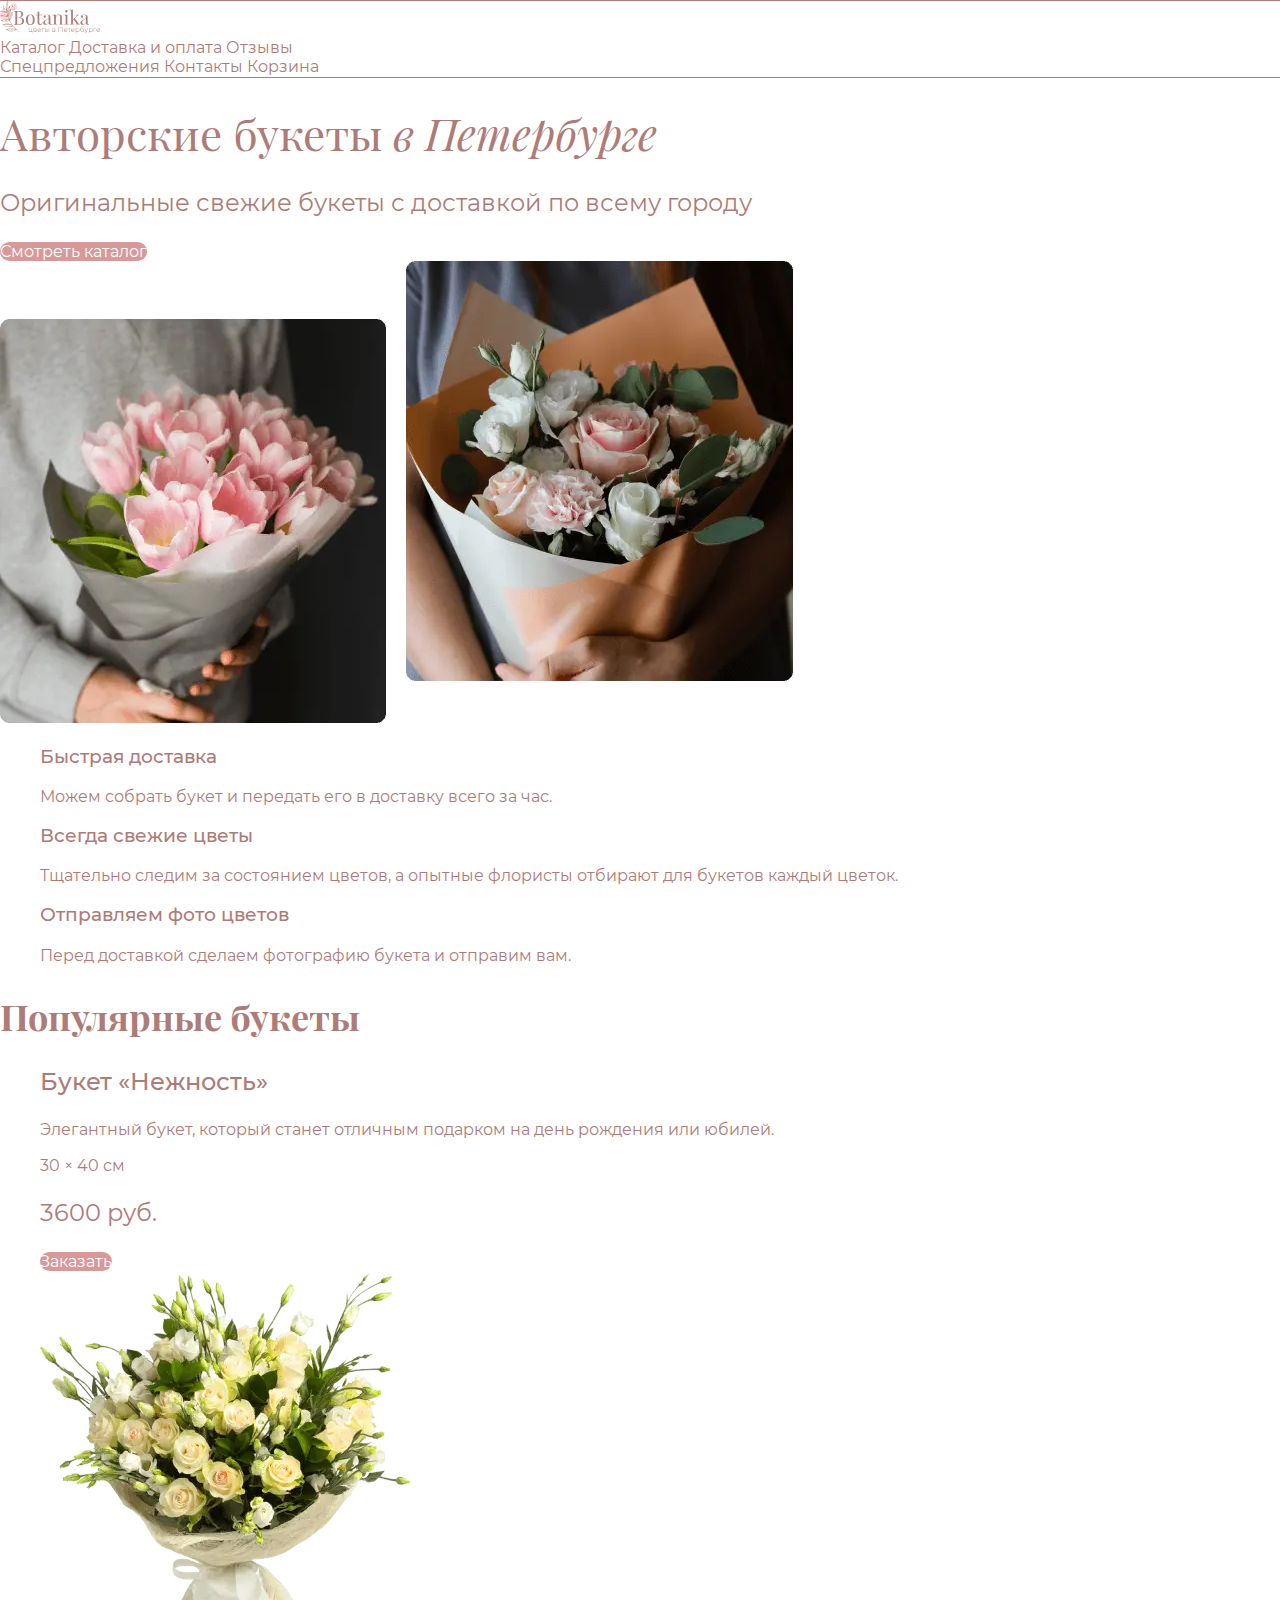
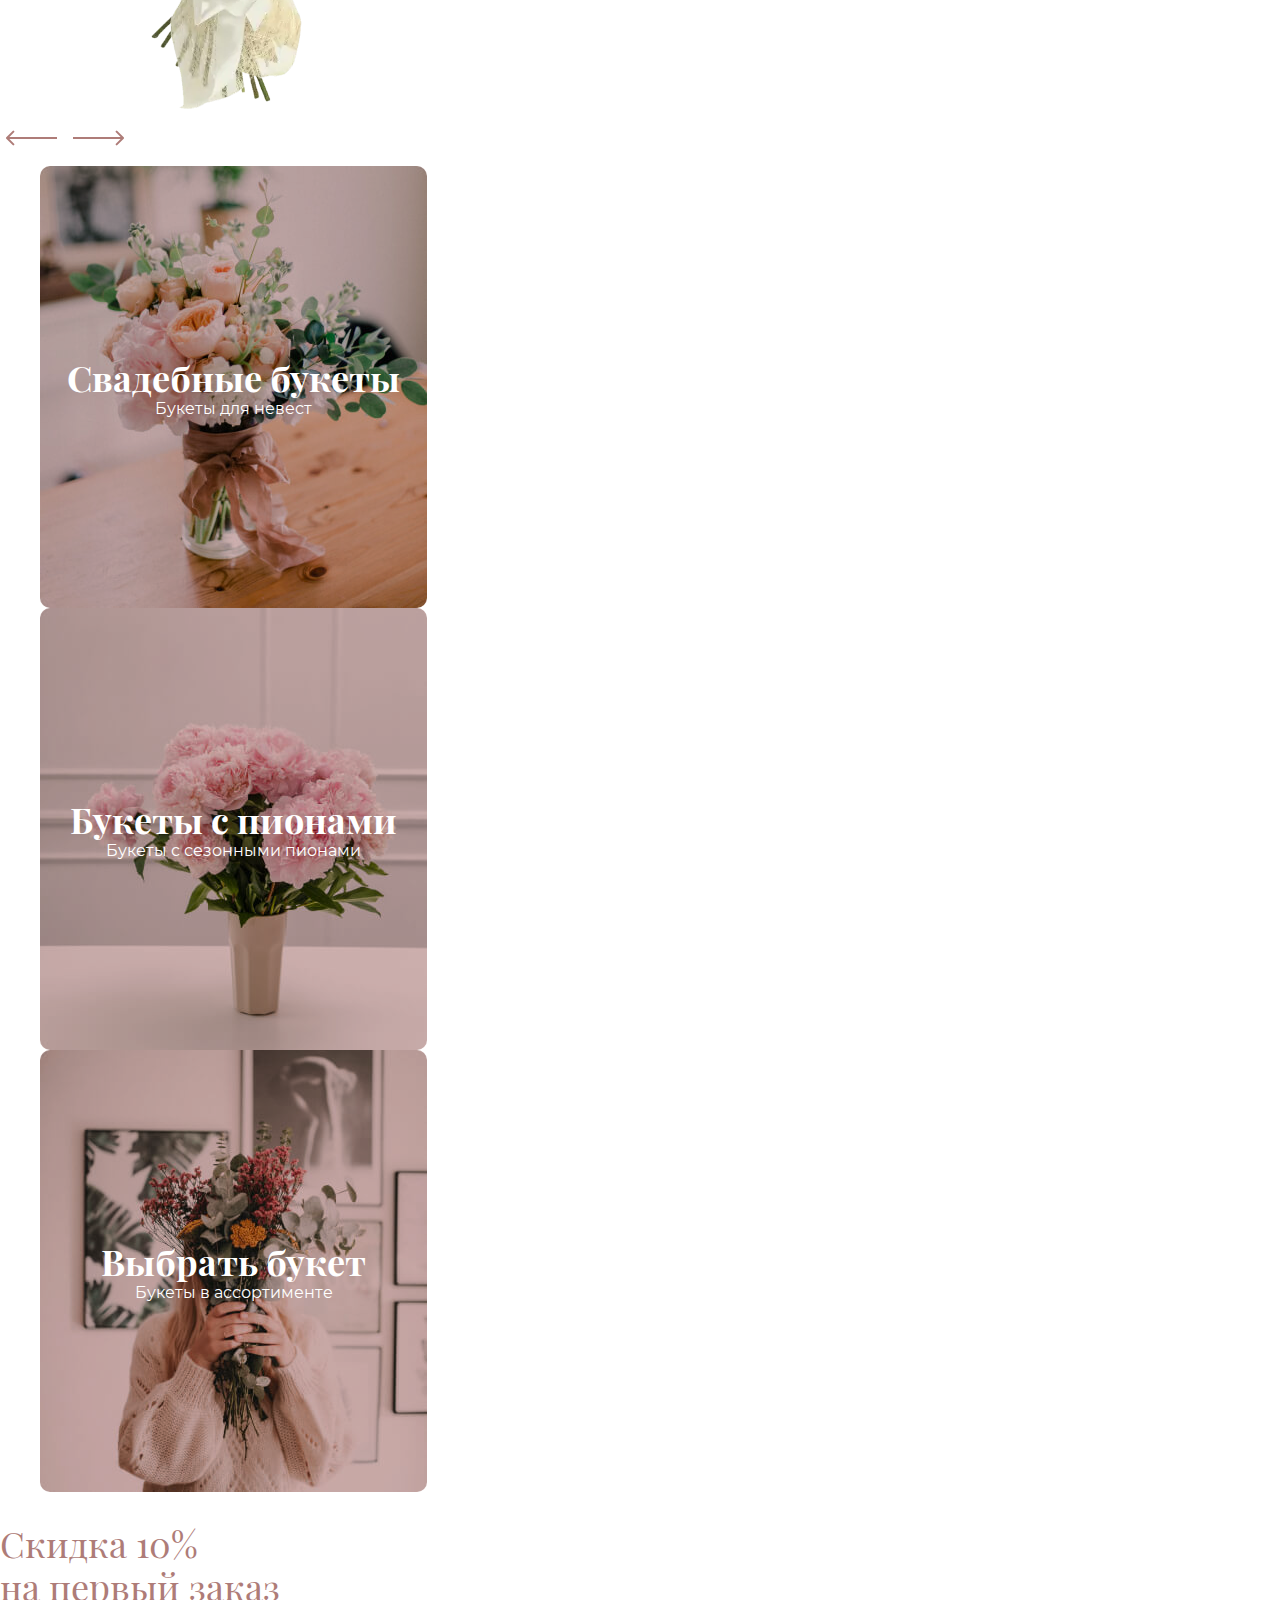
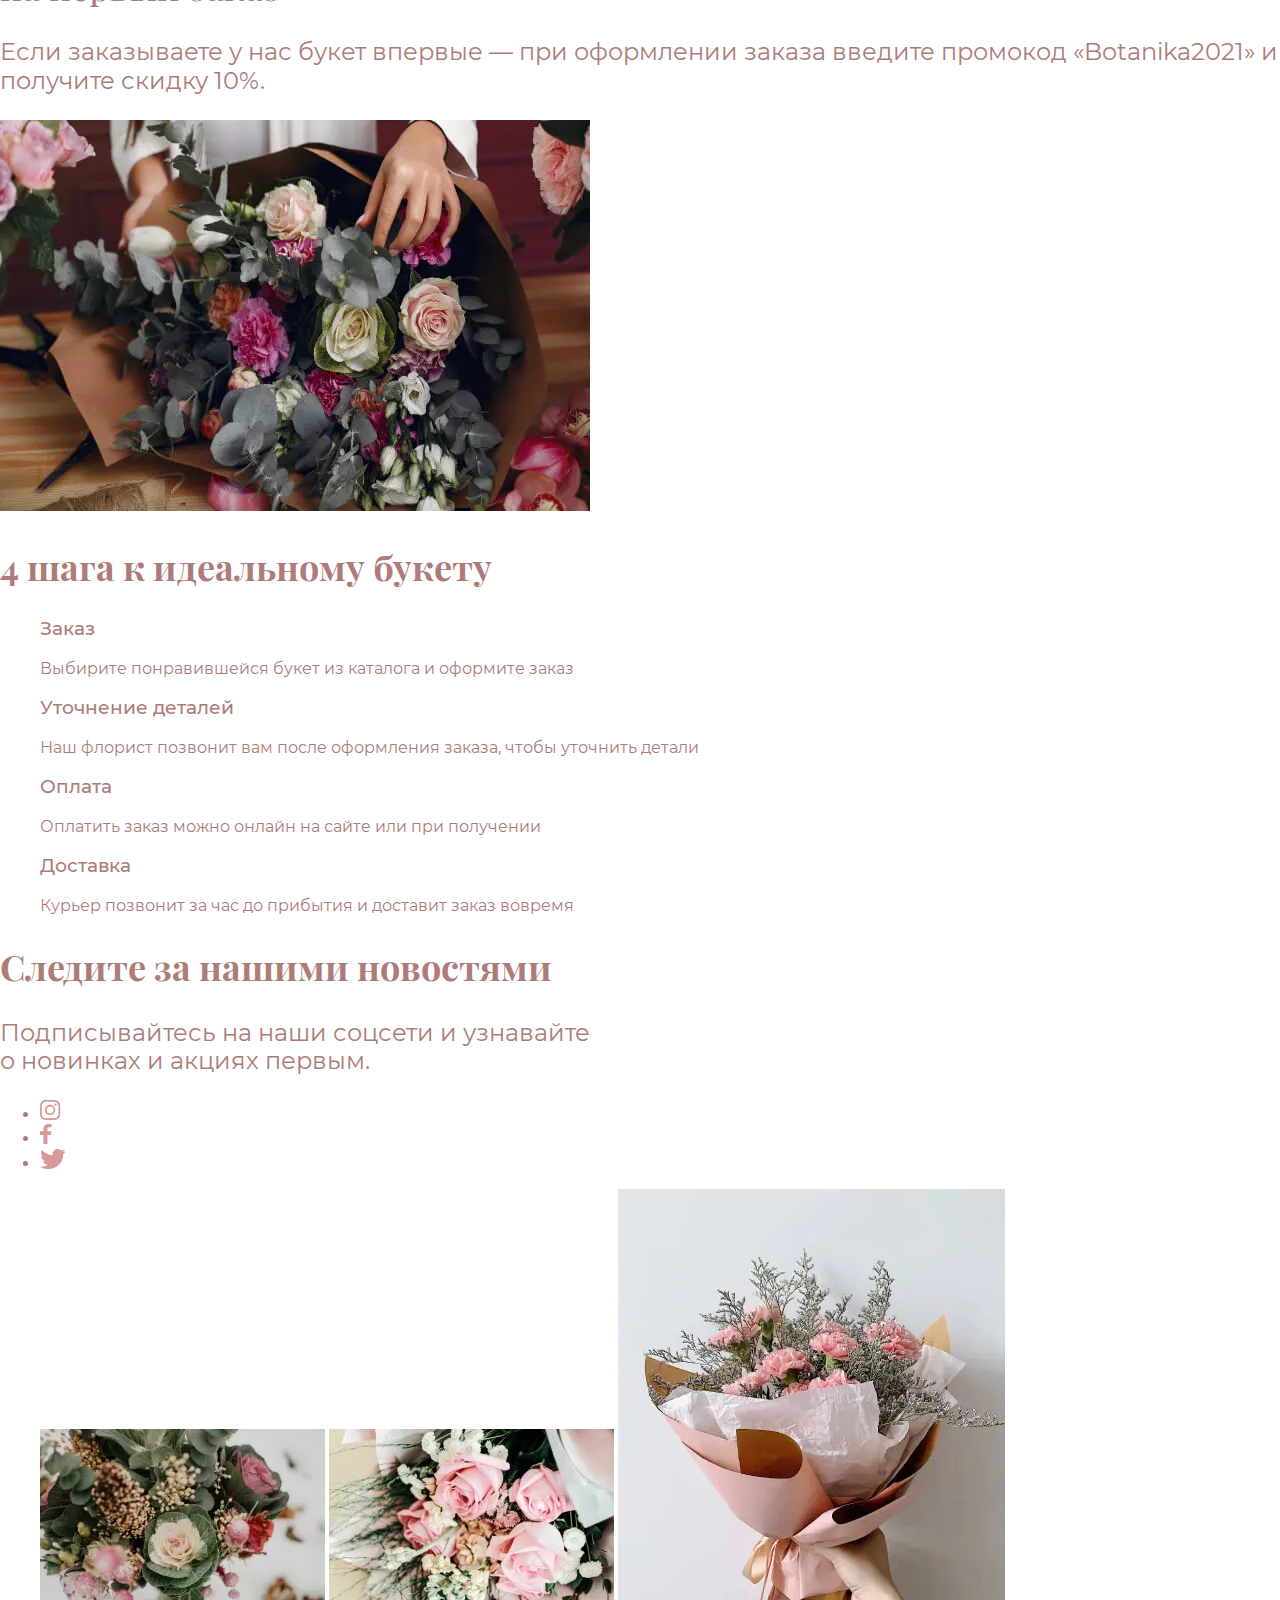
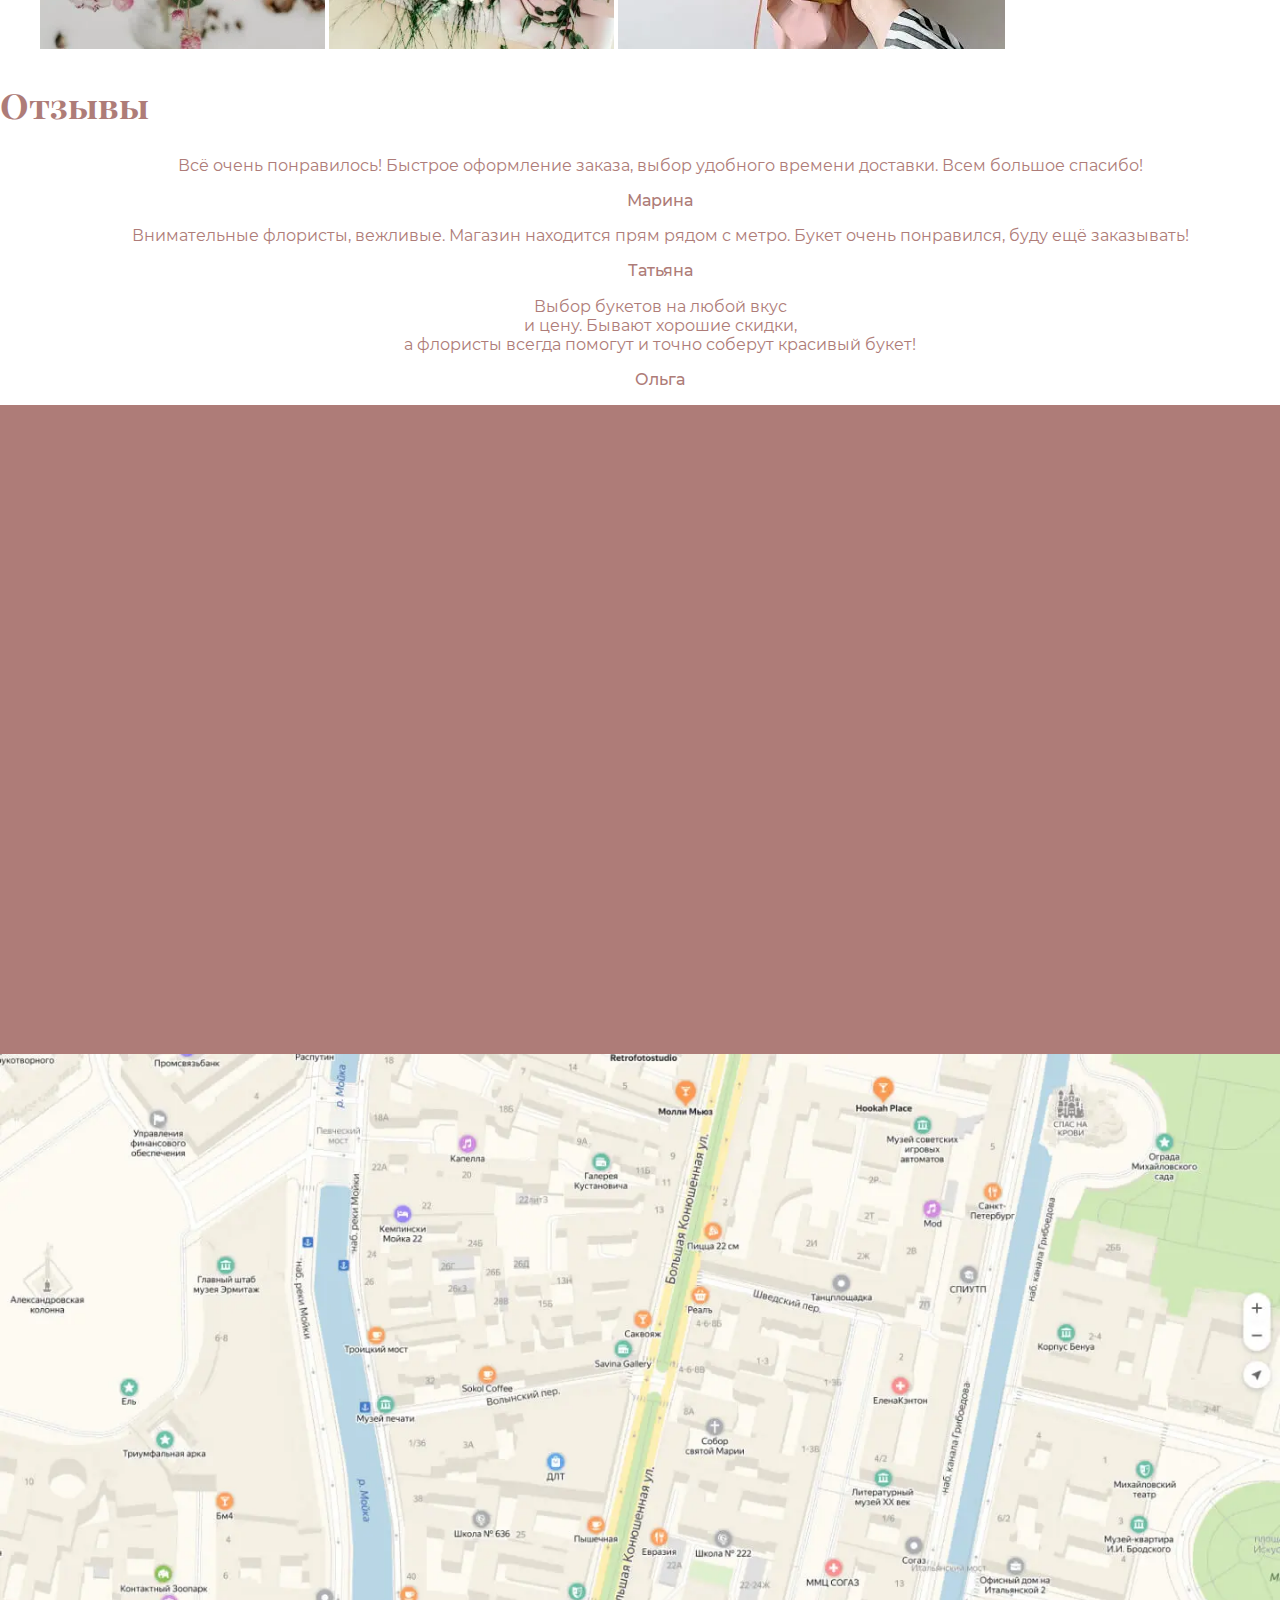
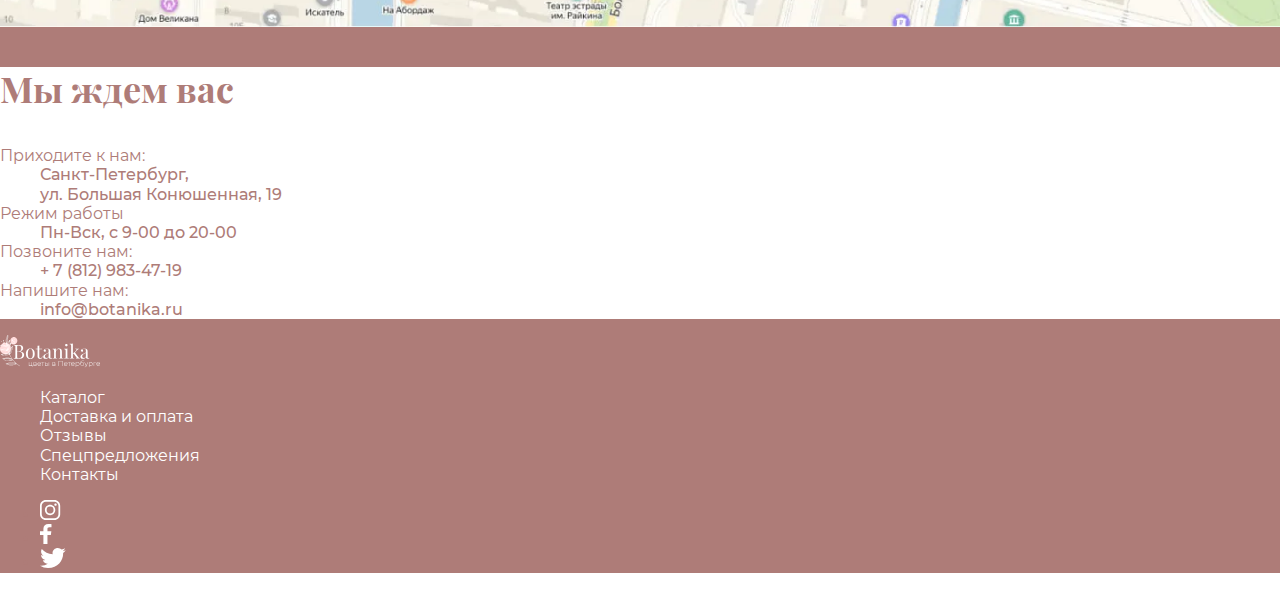
==== index.html @ eb469e3f "Поправляет разметку" ====
<!DOCTYPE html>
<html lang="ru">
  <head>
    <meta charset="UTF-8" />
    <meta http-equiv="X-UA-Compatible" content="IE=edge" />
    <meta name="viewport" content="width=device-width, initial-scale=1.0" />
    <meta name="theme-color" content="#ae7c78" />
    <meta name="keywords" content="Цветы" />
    <meta name="description" content="Ботаника - цветы в Петербурге" />
    <title>Ботаника - цветы в Петербурге</title>
    <link rel="icon" href="favicon.ico" />
    <link rel="icon" href="img/favicon/favicon.svg" type="image/svg+xml" />
    <link rel="apple-touch-icon" href="img/favicon/180.png" />
    <link rel="manifest" href="manifest.webmanifest" />
    <link
      rel="preload"
      href="./fonts/montserrat-v18-cyrillic-regular.woff2"
      as="font"
      type="font/woff2"
      crossorigin="anonymous"
    />
    <link
      rel="preload"
      href="./fonts/playfair-display-v22-cyrillic-900.woff2"
      as="font"
      type="font/woff2"
      crossorigin="anonymous"
    />
    <link rel="stylesheet" href="css/normalize.min.css" />
    <link rel="stylesheet" href="css/style.css" />
  </head>
  <body>
    <div style="display: none">
      <svg
        xmlns="http://www.w3.org/2000/svg"
        xmlns:xlink="http://www.w3.org/1999/xlink"
      >
        <symbol id="icon-arrow-left" viewBox="0 0 51 16">
          <path
            d="M.293 8.707a1 1 0 0 1 0-1.414L6.657.929A1 1 0 0 1 8.07 2.343L2.414 8l5.657 5.657a1 1 0 1 1-1.414 1.414L.293 8.707zM51 9H1V7h50v2z"
          />
        </symbol>
        <symbol id="icon-arrow-right" viewBox="0 0 51 16">
          <path
            d="M50.707 8.707a1 1 0 0 0 0-1.414L44.343.929a1 1 0 1 0-1.414 1.414L48.586 8l-5.657 5.657a1 1 0 0 0 1.414 1.414l6.364-6.364zM0 9h50V7H0v2z"
          />
        </symbol>
        <symbol id="icon-instagram" viewBox="0 0 21 20">
          <path
            d="M5.846 0C2.622 0 0 2.604 0 5.804v8.393C0 17.397 2.622 20 5.846 20h8.505c3.224 0 5.846-2.603 5.846-5.803V5.804c0-3.2-2.622-5.804-5.846-5.804H5.846zm0 1.72h8.505c2.295 0 4.115 1.807 4.115 4.084v8.393c0 2.278-1.82 4.084-4.115 4.084H5.846c-2.295 0-4.114-1.806-4.114-4.084V5.804c0-2.277 1.82-4.085 4.114-4.085zm9.673 1.719c-.67 0-1.211.538-1.211 1.202 0 .664.542 1.202 1.21 1.202.67 0 1.212-.538 1.212-1.202 0-.664-.542-1.202-1.211-1.202zm-5.42 1.412C7.243 4.85 4.91 7.166 4.91 10s2.333 5.15 5.188 5.15c2.854 0 5.188-2.316 5.188-5.15 0-2.834-2.334-5.15-5.189-5.15zm0 1.719A3.43 3.43 0 0 1 13.554 10a3.43 3.43 0 0 1-3.457 3.43A3.43 3.43 0 0 1 6.643 10a3.43 3.43 0 0 1 3.455-3.43z"
          />
        </symbol>
        <symbol id="icon-facebook" viewBox="0 0 12 20">
          <path
            d="M8.46 0C5.456 0 3.4 1.656 3.4 4.7v2.622H0v3.556h3.399V20H7.46v-9.122h3.39l.509-3.556H7.46V5.05c0-1.03.317-1.731 1.951-1.731h2.083V.14C11.136.097 9.9 0 8.46 0z"
          />
        </symbol>
        <symbol id="icon-twitter" viewBox="0 0 26 20">
          <path
            d="M25.759 2.367c-.947.402-1.966.673-3.035.796 1.09-.626 1.928-1.615 2.323-2.794-1.02.58-2.151.999-3.356 1.225A5.394 5.394 0 0 0 17.834 0c-2.918 0-5.284 2.26-5.284 5.049 0 .396.047.781.137 1.15C8.295 5.99 4.401 3.98 1.795.925a4.853 4.853 0 0 0-.716 2.538c0 1.752.933 3.297 2.351 4.203a5.444 5.444 0 0 1-2.393-.632l-.001.064c0 2.447 1.821 4.487 4.239 4.951a5.517 5.517 0 0 1-2.387.086c.673 2.006 2.624 3.466 4.937 3.507a10.925 10.925 0 0 1-6.564 2.161c-.426 0-.847-.024-1.261-.07A15.473 15.473 0 0 0 8.101 20c9.72 0 15.035-7.693 15.035-14.366 0-.219-.005-.436-.015-.653a10.51 10.51 0 0 0 2.637-2.614"
          />
        </symbol>
      </svg>
    </div>

    <header class="main-header">
      <div class="container">
        <nav class="main-nav">
          <a class="logo main-nav__logo">
            <img
              src="/img/logo/logo.svg"
              alt="Логотип сайта Ботаника"
              class="logo__img"
              width="100"
              height="33"
            />
          </a>
          <div class="main-nav__list">
            <div class="main-nav__left">
              <a href="#gallery" class="main-nav__link">Каталог</a>
              <a href="#pathway" class="main-nav__link">Доставка и оплата</a>
              <a href="#reviews" class="main-nav__link">Отзывы</a>
            </div>
            <div class="main-nav__right">
              <a href="#discount" class="main-nav__link">Спецпредложения</a>
              <a href="#contacts" class="main-nav__link">Контакты</a>
              <a href="test.html" class="main-nav__link">Корзина</a>
            </div>
          </div>
        </nav>
      </div>
    </header>

    <main class="container">
      <section class="entry">
        <div class="entry__content">
          <h1 class="title entry__title">
            Авторские букеты <em>в Петербурге</em>
          </h1>
          <p class="entry__description">
            Оригинальные свежие букеты с доставкой по всему городу
          </p>
          <a href="test.html" class="btn entry__btn" role="button"
            >Смотреть каталог</a
          >
        </div>
        <div class="entry__img">
          <picture>
            <source
              type="image/webp"
              srcset="
                img/entry/main-bouquet-desktop@1x.webp 1x,
                img/entry/main-bouquet-desktop@2x.webp 2x
              "
            />
            <img
              src="img/entry/main-bouquet-desktop@1x.png"
              srcset="img/entry/main-bouquet-desktop@2x.png 2x"
              alt="Примеры букетов"
              width="793"
              height="462"
            />
          </picture>
        </div>
      </section>

      <section class="features">
        <h2 class="visually-hidden">Преимущества</h2>
        <ul class="features__list">
          <li class="features__item features__item--send">
            <h3 class="subtitle features__subtitle">Быстрая доставка</h3>
            <p class="features__description">
              Можем собрать букет и передать его в доставку всего за час.
            </p>
          </li>
          <li class="features__item features__item--fresh">
            <h3 class="subtitle features__subtitle">Всегда свежие цветы</h3>
            <p class="features__description">
              Тщательно следим за состоянием цветов, а опытные флористы отбирают
              для букетов каждый цветок.
            </p>
          </li>
          <li class="features__item features__item--photo">
            <h3 class="subtitle features__subtitle">Отправляем фото цветов</h3>
            <p class="features__description">
              Перед доставкой сделаем фотографию букета и отправим вам.
            </p>
          </li>
        </ul>
      </section>

      <section class="popular">
        <h2 class="title popular__title">Популярные букеты</h2>
        <div class="popular__slider slider">
          <div class="slider__container">
            <ul class="slider__list">
              <li class="slider__item">
                <div class="popular__content">
                  <h3 class="subtitle popular__subtitle">Букет «Нежность»</h3>
                  <p class="popular__description">
                    Элегантный букет, который станет отличным подарком на день
                    рождения или юбилей.
                  </p>
                  <p class="popular__size">30 × 40 см</p>
                  <p class="popular__price">3600 руб.</p>
                  <a href="test.html" class="btn popular__btn" role="button"
                    >Заказать</a
                  >
                </div>
                <div class="popular__img">
                  <picture>
                    <source
                      type="image/webp"
                      srcset="
                        img/popular/popular-bouquet-1-desktop@1x.webp 1x,
                        img/popular/popular-bouquet-1-desktop@2x.webp 2x
                      "
                    />
                    <img
                      src="img/popular/popular-bouquet-1-desktop@1x.png"
                      srcset="img/popular/popular-bouquet-1-desktop@2x.png 2x"
                      alt="Букет"
                      width="387"
                      height="438"
                    />
                  </picture>
                </div>
              </li>
            </ul>
            <div class="slider__nav">
              <button class="slider__btn slider__btn--prev" type="button">
                <svg role="img" aria-hidden="true" width="51" height="16">
                  <use xlink:href="#icon-arrow-left" x="0" y="0"></use>
                </svg>
              </button>
              <button class="slider__btn slider__btn--next" type="button">
                <svg role="img" aria-hidden="true" width="51" height="16">
                  <use xlink:href="#icon-arrow-right" x="0" y="0"></use>
                </svg>
              </button>
            </div>
          </div>
        </div>
      </section>

      <section id="gallery" class="gallery">
        <h2 class="visually-hidden">Каталог выбора букетов</h2>
        <ul class="gallery__list">
          <li class="gallery__item">
            <a href="test.html" class="gallery__link gallery__link--wedding">
              <h3 class="title gallery__subtitle">Свадебные букеты</h3>
              <p class="gallery__description">Букеты для невест</p>
            </a>
          </li>
          <li class="gallery__item">
            <a href="test.html" class="gallery__link gallery__link--peonies">
              <h3 class="title gallery__subtitle">Букеты с пионами</h3>
              <p class="gallery__description">Букеты с сезонными пионами</p>
            </a>
          </li>
          <li class="gallery__item">
            <a href="test.html" class="gallery__link gallery__link--choose">
              <h3 class="title gallery__subtitle">Выбрать букет</h3>
              <p class="gallery__description">Букеты в ассортименте</p>
            </a>
          </li>
        </ul>
      </section>

      <section id="discount" class="discount">
        <div class="discount__content">
          <h2 class="title discount__title">Скидка 10%<br />на первый заказ</h2>
          <p class="discount__description">
            Если заказываете у нас букет впервые — при оформлении заказа введите
            промокод «Botanika2021» и получите скидку 10%.
          </p>
        </div>
        <div class="discount__img">
          <picture>
            <source
              type="image/webp"
              srcset="
                img/discount/discount-desktop@1x.webp 1x,
                img/discount/discount-desktop@2x.webp 2x
              "
            />
            <img
              src="img/discount/discount-desktop@1x.png"
              srcset="img/discount/discount-desktop@2x.png 2x"
              alt="Примеры букетов"
              width="590"
              height="391"
            />
          </picture>
        </div>
      </section>

      <section id="pathway" class="pathway">
        <h2 class="title pathway__title">4 шага к идеальному букету</h2>
        <ul class="pathway__list">
          <li class="pathway__item pathway__item--order">
            <h3 class="subtitle pathway__subtitle">Заказ</h3>
            <p class="pathway__description">
              Выбирите понравившейся букет из каталога и оформите заказ
            </p>
          </li>
          <li class="pathway__item pathway__item--details">
            <h3 class="subtitle pathway__subtitle">Уточнение деталей</h3>
            <p class="pathway__description">
              Наш флорист позвонит вам после оформления заказа, чтобы уточнить
              детали
            </p>
          </li>
          <li class="pathway__item pathway__item--payment">
            <h3 class="subtitle pathway__subtitle">Оплата</h3>
            <p class="pathway__description">
              Оплатить заказ можно онлайн на сайте или при получении
            </p>
          </li>
          <li class="pathway__item pathway__item--delivery">
            <h3 class="subtitle pathway__subtitle">Доставка</h3>
            <p class="pathway__description">
              Курьер позвонит за час до прибытия и доставит заказ вовремя
            </p>
          </li>
        </ul>
      </section>

      <section class="news">
        <div class="news__content">
          <h2 class="title news__title">Следите за нашими новостями</h2>
          <p class="news__description">
            Подписывайтесь на наши соцсети и узнавайте<br />о новинках и акциях
            первым.
          </p>
          <div class="news__social social">
            <ul class="social__list">
              <li class="social__item">
                <a
                  class="social__link"
                  href="https://www.instagram.com"
                  aria-label="Инстаграм"
                  target="_blank"
                  rel="noreferrer"
                >
                  <svg role="img" aria-hidden="true" width="21" height="20">
                    <use xlink:href="#icon-instagram" x="0" y="0"></use>
                  </svg>
                </a>
              </li>
              <li class="social__item">
                <a
                  class="social__link"
                  href="https://www.facebook.com/"
                  aria-label="Фейсбук"
                  target="_blank"
                  rel="noreferrer"
                >
                  <svg role="img" aria-hidden="true" width="12" height="20">
                    <use xlink:href="#icon-facebook" x="0" y="0"></use>
                  </svg>
                </a>
              </li>
              <li class="social__item">
                <a
                  class="social__link"
                  href="https://twitter.com/"
                  aria-label="Твиттер"
                  target="_blank"
                  rel="noreferrer"
                >
                  <svg role="img" aria-hidden="true" width="26" height="20">
                    <use xlink:href="#icon-twitter" x="0" y="0"></use>
                  </svg>
                </a>
              </li>
            </ul>
          </div>
        </div>
        <figure>
          <picture>
            <source
              type="image/webp"
              srcset="
                img/news/buquet-small-top-desktop@1x.webp 1x,
                img/news/buquet-small-top-desktop@2x.webp 2x
              "
            />
            <img
              class="news__img news__img--small-top"
              src="img/news/buquet-small-top-desktop@1x.jpg"
              srcset="img/news/buquet-small-top-desktop@2x.jpg 2x"
              alt="Примеры букетов"
              width="285"
              height="220"
            />
          </picture>
          <picture>
            <source
              type="image/webp"
              srcset="
                img/news/buquet-small-bottom-desktop@1x.webp 1x,
                img/news/buquet-small-bottom-desktop@2x.webp 2x
              "
            />
            <img
              class="news__img news__img--small-bottom"
              src="img/news/buquet-small-bottom-desktop@1x.jpg"
              srcset="img/news/buquet-small-bottom-desktop@2x.jpg 2x"
              alt="Примеры букетов"
              width="285"
              height="220"
            />
          </picture>
          <picture>
            <source
              type="image/webp"
              srcset="
                img/news/buquet-big-desktop@1x.webp 1x,
                img/news/buquet-big-desktop@2x.webp 2x
              "
            />
            <img
              class="news__img news__img--big"
              src="img/news/buquet-big-desktop@1x.jpg"
              srcset="img/news/buquet-big-desktop@2x.jpg 2x"
              alt="Примеры букетов"
              width="387"
              height="460"
            />
          </picture>
        </figure>
      </section>

      <section id="reviews" class="reviews">
        <h2 class="title reviews__title">Отзывы</h2>
        <ul class="reviews__list">
          <li class="reviews__item">
            <p class="reviews__description">
              Всё очень понравилось! Быстрое оформление заказа, выбор удобного
              времени доставки. Всем большое спасибо!
            </p>
            <cite class="reviews__author">Марина</cite>
          </li>
          <li class="reviews__item">
            <p class="reviews__description">
              Внимательные флористы, вежливые. Магазин находится прям рядом с
              метро. Букет очень понравился, буду ещё заказывать!
            </p>
            <cite class="reviews__author">Татьяна</cite>
          </li>
          <li class="reviews__item">
            <p class="reviews__description">
              Выбор букетов на любой вкус<br />и цену. Бывают хорошие скидки,<br />а
              флористы всегда помогут и точно соберут красивый букет!
            </p>
            <cite class="reviews__author">Ольга</cite>
          </li>
        </ul>
      </section>
    </main>

    <footer class="main-footer">
      <section id="contacts" class="contacts">
        <h2 class="visually-hidden">Наши контакты и координаты</h2>
        <iframe
          src="https://www.google.com/maps/embed?pb=!1m18!1m12!1m3!1d1998.6036253056493!2d30.320853351344557!3d59.93871916896559!2m3!1f0!2f0!3f0!3m2!1i1024!2i768!4f13.1!3m3!1m2!1s0x4696310fca145cc1%3A0x42b32648d8238007!2z0JHQvtC70YzRiNCw0Y8g0JrQvtC90Y7RiNC10L3QvdCw0Y8g0YPQuy4sIDE5LzgsINCh0LDQvdC60YIt0J_QtdGC0LXRgNCx0YPRgNCzLCDQoNC-0YHRgdC40Y8sIDE5MTE4Ng!5e0!3m2!1sru!2sua!4v1582365156557!5m2!1sru!2sua"
          height="644"
          style="width: 100%; border: 0"
          allowfullscreen=""
          title="Санкт-Петербург, ул. Б. Конюшенная, д. 19/8"
        ></iframe>
        <div class="contacts__map">
          <picture>
            <source
              type="image/webp"
              srcset="
                img/map/map-desktop@1x.webp 1x,
                img/map/map-desktop@2x.webp 2x
              "
            />
            <img
              src="img/map/map-desktop@1x.jpg"
              srcset="img/map/map-desktop@2x.jpg 2x"
              aria-hidden="true"
              alt="Санкт-Петербург, ул. Б. Конюшенная, д. 19/8"
              width="1440"
              height="644"
            />
          </picture>
        </div>
        <div class="container">
          <div class="contacts__wrapper">
            <div class="contacts__content">
              <h3 class="title contacts__subtitle">Мы ждем вас</h3>
              <dl class="contacts__list">
                <dt>Приходите к нам:</dt>
                <dd>Санкт-Петербург,<br />ул. Большая Конюшенная, 19</dd>
                <dt>Режим работы</dt>
                <dd>Пн-Вск, с 9-00 до 20-00</dd>
                <dt>Позвоните нам:</dt>
                <dd><a href="tel:+78129834719">+ 7 (812) 983-47-19</a></dd>
                <dt>Напишите нам:</dt>
                <dd><a href="mailto:info@botanika.ru">info@botanika.ru</a></dd>
              </dl>
            </div>
          </div>
        </div>
      </section>
      <!-- /.contacts -->

      <div class="container">
        <div class="main-footer__content">
          <a class="logo">
            <img
              src="/img/logo/logo-footer.svg"
              alt="Логотип сайта Ботаника"
              class="logo__img"
              width="100"
              height="33"
            />
          </a>
          <div class="main-footer__nav footer-nav">
            <ul class="footer-nav__list">
              <li class="footer-nav__item">
                <a href="test.html" class="footer-nav__link">Каталог</a>
              </li>
              <li class="footer-nav__item">
                <a href="test.html" class="footer-nav__link"
                  >Доставка и оплата</a
                >
              </li>
              <li class="footer-nav__item">
                <a href="test.html" class="footer-nav__link">Отзывы</a>
              </li>
              <li class="footer-nav__item">
                <a href="test.html" class="footer-nav__link">Спецпредложения</a>
              </li>
              <li class="footer-nav__item">
                <a href="test.html" class="footer-nav__link">Контакты</a>
              </li>
            </ul>
          </div>
          <div class="main-footer__social social social--footer">
            <ul class="social__list">
              <li class="social__item">
                <a
                  class="social__link"
                  href="https://www.instagram.com"
                  aria-label="Инстаграм"
                  target="_blank"
                  rel="noreferrer"
                >
                  <svg role="img" aria-hidden="true" width="21" height="20">
                    <use xlink:href="#icon-instagram" x="0" y="0"></use>
                  </svg>
                </a>
              </li>
              <li class="social__item">
                <a
                  class="social__link"
                  href="https://www.facebook.com/"
                  aria-label="Фейсбук"
                  target="_blank"
                  rel="noreferrer"
                >
                  <svg role="img" aria-hidden="true" width="12" height="20">
                    <use xlink:href="#icon-facebook" x="0" y="0"></use>
                  </svg>
                </a>
              </li>
              <li class="social__item">
                <a
                  class="social__link"
                  href="https://twitter.com/"
                  aria-label="Твиттер"
                  target="_blank"
                  rel="noreferrer"
                >
                  <svg role="img" aria-hidden="true" width="26" height="20">
                    <use xlink:href="#icon-twitter" x="0" y="0"></use>
                  </svg>
                </a>
              </li>
            </ul>
          </div>
        </div>
      </div>
    </footer>
  </body>
</html>
---- css/style.css ----
/* Fonts */

@font-face {
  font-family: "Playfair Display";
  font-weight: 400;
  font-style: normal;

  font-display: swap;
  src: local("Playfair Display"),
    url("../fonts/playfair-display-v22-cyrillic-regular.woff2") format("woff2"),
    url("../fonts/playfair-display-v22-cyrillic-regular.woff") format("woff");
}

@font-face {
  font-family: "Playfair Display";
  font-weight: 700;
  font-style: normal;

  font-display: swap;
  src: local("Playfair Display"),
    url("../fonts/playfair-display-v22-cyrillic-700.woff2") format("woff2"),
    url("../fonts/playfair-display-v22-cyrillic-700.woff") format("woff");
}

@font-face {
  font-family: "Playfair Display";
  font-style: italic;
  font-weight: 400;
  font-display: swap;
  src: local("Playfair Display"),
    url("../fonts/playfair-display-v22-cyrillic-italic.woff2") format("woff2"),
    url("../fonts/playfair-display-v22-cyrillic-italic.woff") format("woff");
}

@font-face {
  font-family: "Montserrat";
  font-weight: 400;
  font-style: normal;

  font-display: swap;
  src: local("Montserrat"),
    url("../fonts/montserrat-v18-cyrillic-regular.woff2") format("woff2"),
    url("../fonts/montserrat-v18-cyrillic-regular.woff") format("woff");
}

@font-face {
  font-family: "Montserrat";
  font-weight: 500;
  font-style: normal;

  font-display: swap;
  src: local("Montserrat"),
    url("../fonts/montserrat-v18-cyrillic-500.woff2") format("woff2"),
    url("../fonts/montserrat-v18-cyrillic-500.woff") format("woff");
}

/* Variables */

:root {
  --basic-white: #fff;
  --basic-pink: #ae7c78;
  --basic-dark-pink: #795654;
  --basic-light-pink: #d89999;
}

/* Global */

body {
  font-family: "Montserrat", "Arial", sans-serif;
  font-size: 16px;
  font-weight: 400;
  font-style: normal;
  line-height: 1.2;

  min-width: 1200px;
  margin: 0;
  padding: 0;

  color: var(--basic-pink);
  background-color: var(--basic-white);
}

a {
  text-decoration: none;
}

img {
  max-width: 100%;
  height: auto;
}

.visually-hidden:not(:focus):not(:active),
input[type="checkbox"].visually-hidden,
input[type="radio"].visually-hidden {
  position: absolute;

  overflow: hidden;
  clip: rect(0 0 0 0);

  width: 1px;
  height: 1px;
  margin: -1px;
  padding: 0;

  white-space: nowrap;

  border: 0;

  -webkit-clip-path: inset(100%);
  clip-path: inset(100%);
}

.title {
  font-family: "Playfair Display", "Georgia", serif;
  font-weight: 700;
  font-size: 36px;
}

.subtitle {
  font-weight: 500;
}

.btn {
  background-color: var(--basic-light-pink);
  color: var(--basic-white);
  border-radius: 40px;
}

.btn:hover,
.btn:focus {
  background-color: var(--basic-dark-pink);
}

/* main-header */

.main-header {
  border-top: 1px solid var(--basic-pink);
  border-bottom: 1px solid var(--basic-pink);
}

/* main-nav */

.main-nav__list {
  list-style: none;
}

.main-nav__link {
  color: var(--basic-pink);
}

.main-nav__link:hover,
.main-nav__link:focus {
  color: var(--basic-dark-pink);
}

/* entry */

.entry__title {
  font-weight: 400;
  font-size: 44px;
}

.entry__description {
  font-size: 24px;
}

/* features */

.features__list {
  list-style: none;
}

.features__subtitle {
  font-weight: 500;
}

/* popular */

.popular__subtitle {
  font-size: 24px;
}

.popular__price {
  font-size: 24px;
}

/* slider */

.slider__list {
  list-style: none;
}

.slider__btn {
  background-color: transparent;
  border: none;
}

.slider__btn svg {
  fill: var(--basic-pink);
  cursor: pointer;
}

.slider__btn:hover svg,
.slider__btn:focus svg {
  fill: var(--basic-dark-pink);
}

/* gallery */

.gallery__list {
  list-style: none;
}

.gallery__link {
  display: flex;
  flex-direction: column;
  justify-content: center;
  align-items: center;
  width: 387px;
  height: 442px;
  border-radius: 10px;
  color: var(--basic-white);
  background-blend-mode: multiply;
  background-position: top;
  background-repeat: no-repeat;
  background-size: cover;
  background-color: rgba(174, 124, 120, 0.6);
}

.gallery__link:hover,
.gallery__link:focus {
  background-color: transparent;
}

.gallery__link--wedding {
  background-image: url("../img/bg-wedding-bouquets-desktop@1x.jpg");
}

.gallery__link--peonies {
  background-image: url("../img/bg-bouquet-of-peonies-desktop@1x.jpg");
}

.gallery__link--choose {
  background-image: url("../img/bg-choose-a-bouquet-desktop@1x.jpg");
}

.gallery__subtitle {
  margin: 0;
}

.gallery__description {
  margin: 0;
}

/* discount */

.discount__title {
  font-weight: 400;
}

.discount__description {
  font-size: 24px;
}
/* pathway */

.pathway__list {
  list-style: none;
}

/* news */

.news__description {
  font-size: 24px;
}

/* reviews */

.reviews__list {
  list-style: none;
}

.reviews__item {
  text-align: center;
}

.reviews__author {
  font-style: normal;
  font-weight: 500;
}

/* main-footer */

.main-footer {
  background-color: var(--basic-pink);
}

/* contacts */

.contacts__wrapper {
  background-color: var(--basic-white);
}

.contacts__list dd {
  font-weight: 500;
}

.contacts__list a {
  color: var(--basic-pink);
}

.contacts__list a:hover,
.contacts__list a:focus {
  color: var(--basic-dark-pink);
}

/* footer-nav */

.footer-nav__list {
  list-style: none;
}

.footer-nav__link {
  color: var(--basic-white);
}

.footer-nav__link:hover,
.footer-nav__link:focus {
  color: var(--basic-dark-pink);
}

/* social */

.social {
  list-style: none;
}

.social__link svg {
  fill: var(--basic-light-pink);
}

.social--footer svg {
  fill: var(--basic-white);
}

.social__link:hover svg,
.social__link:focus svg {
  fill: var(--basic-dark-pink);
}
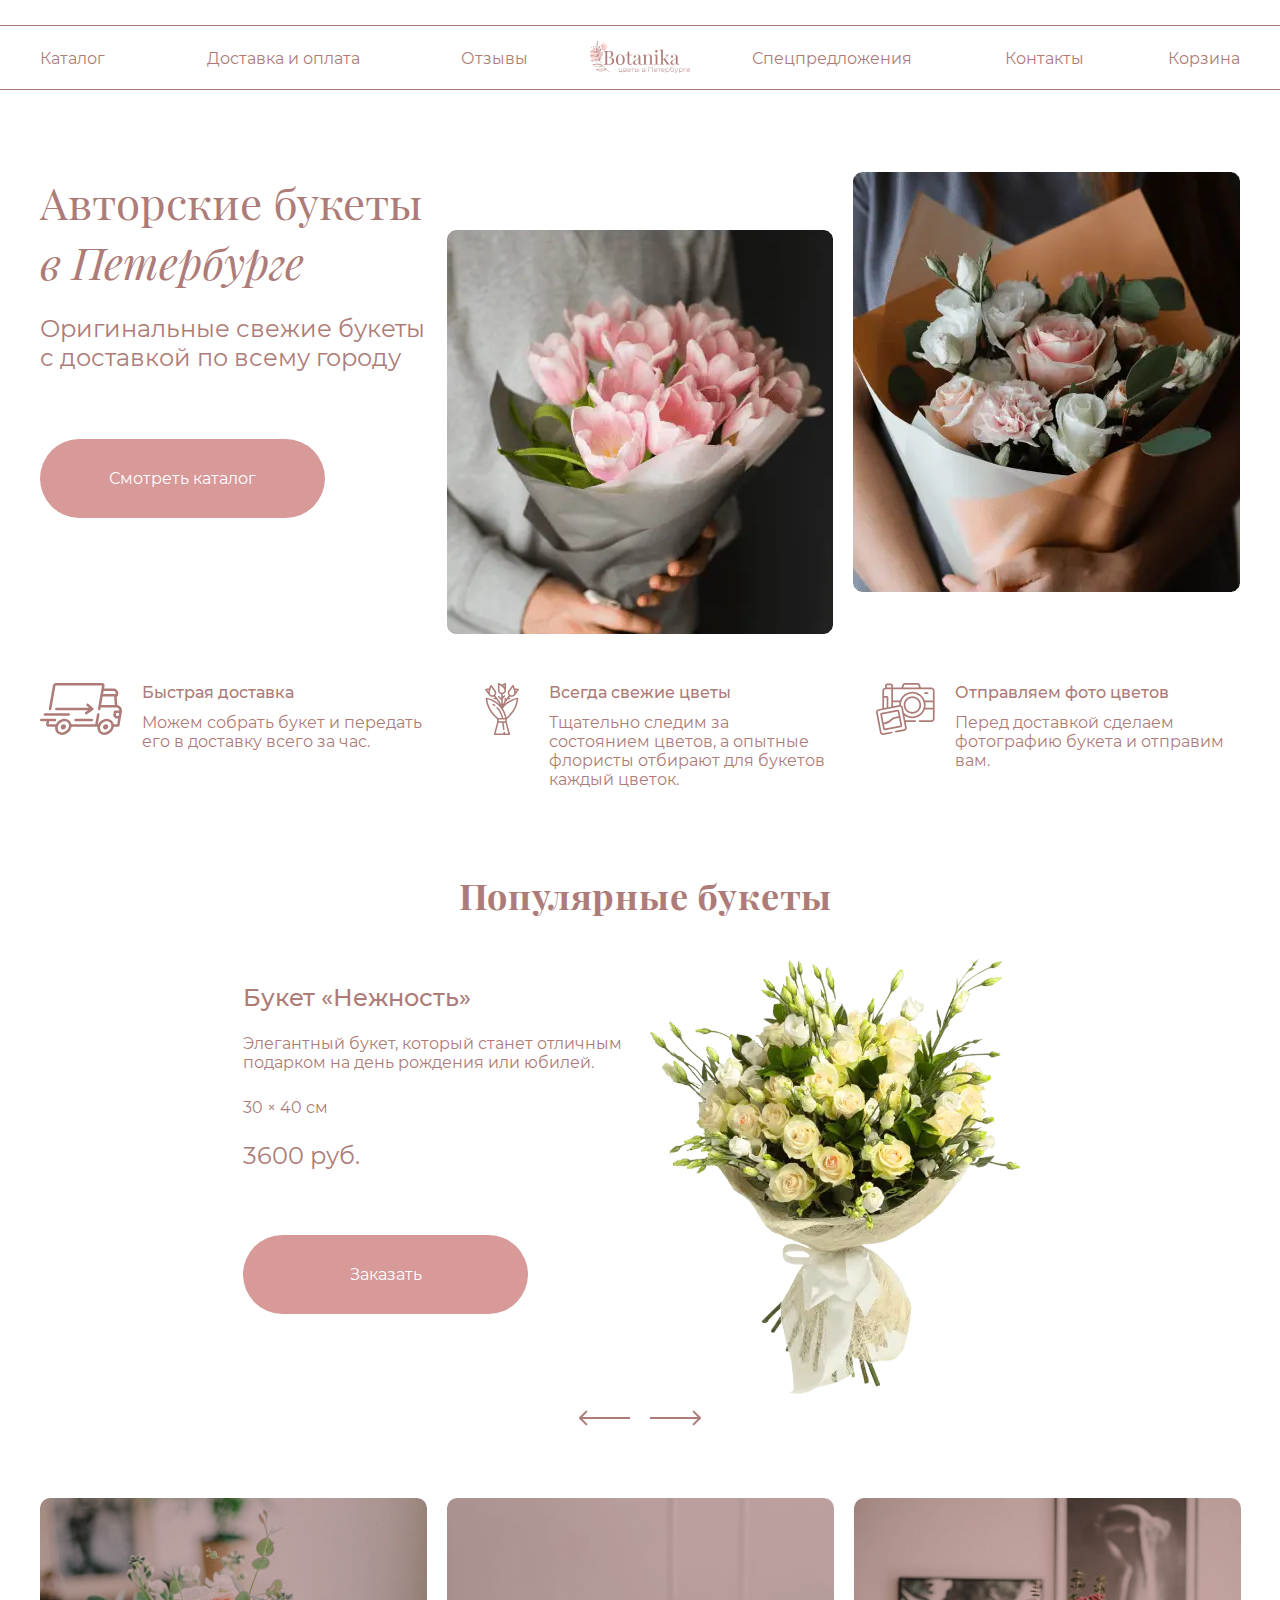
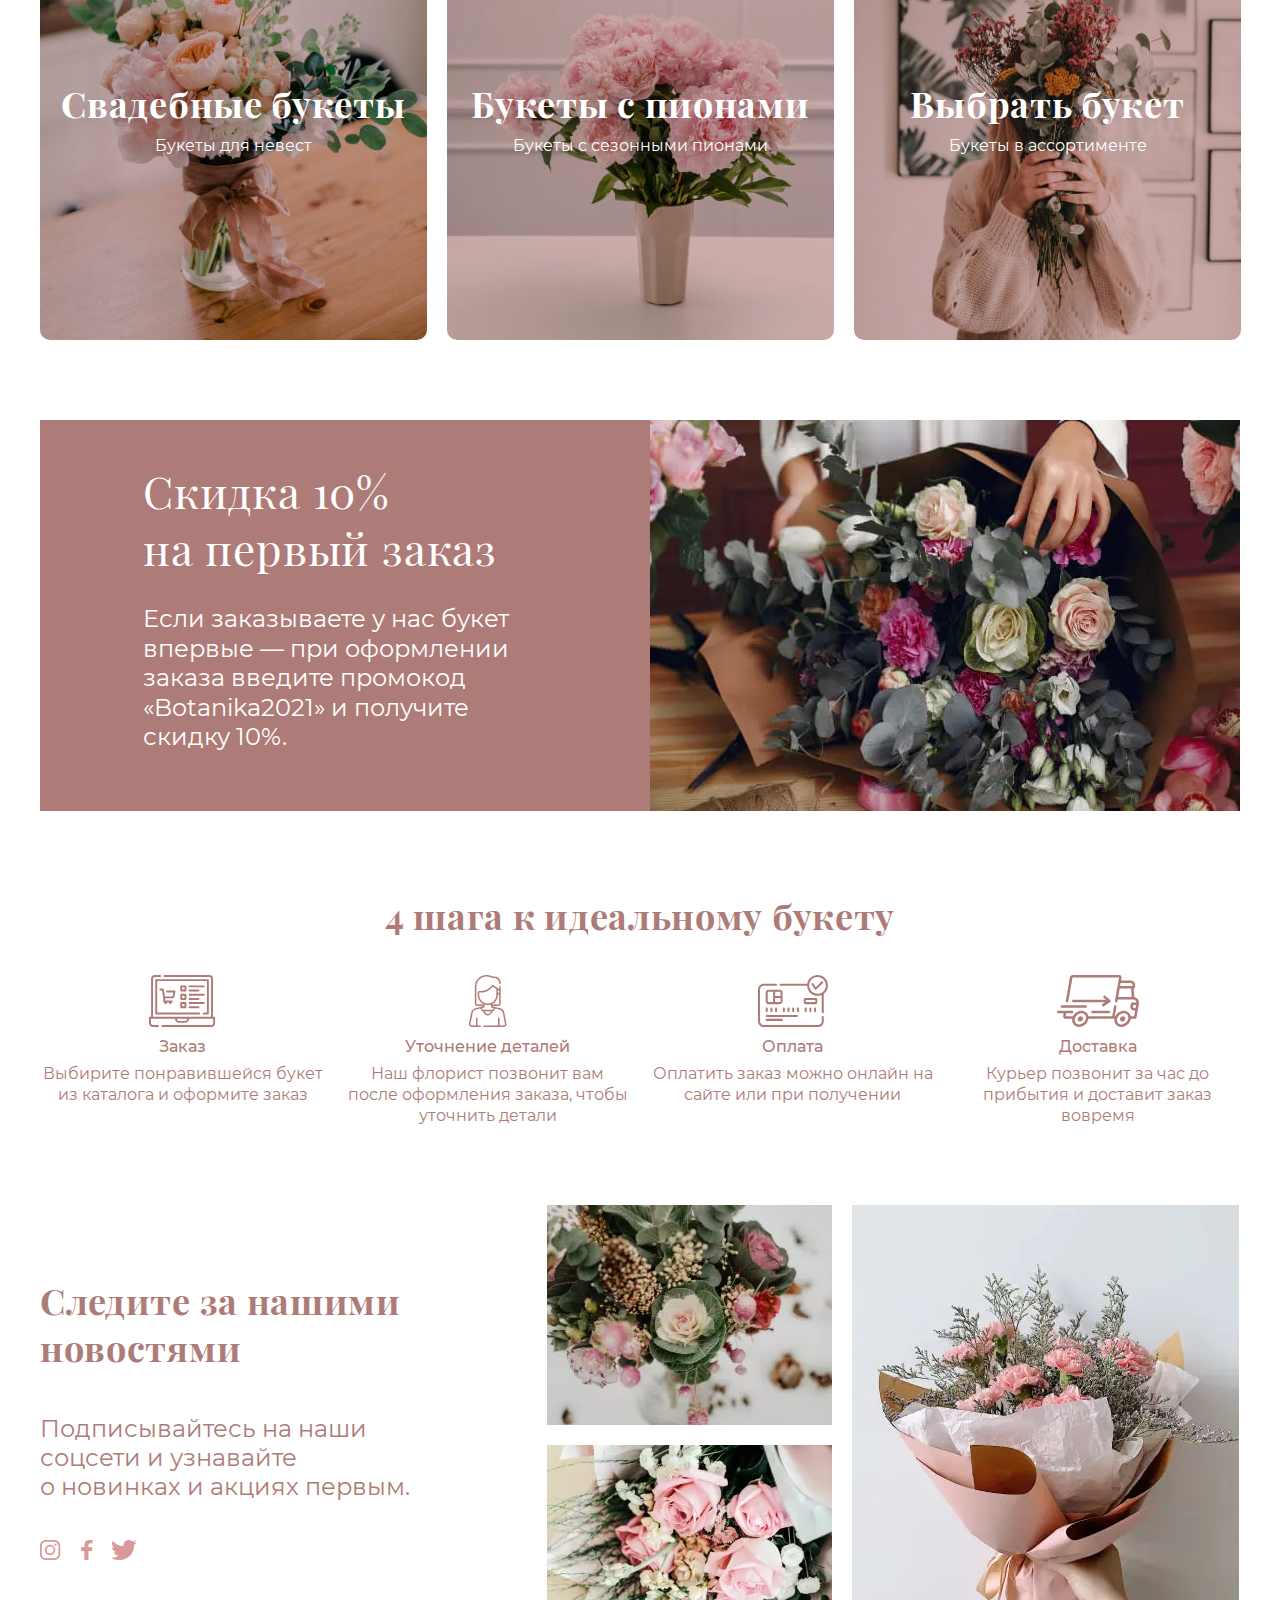
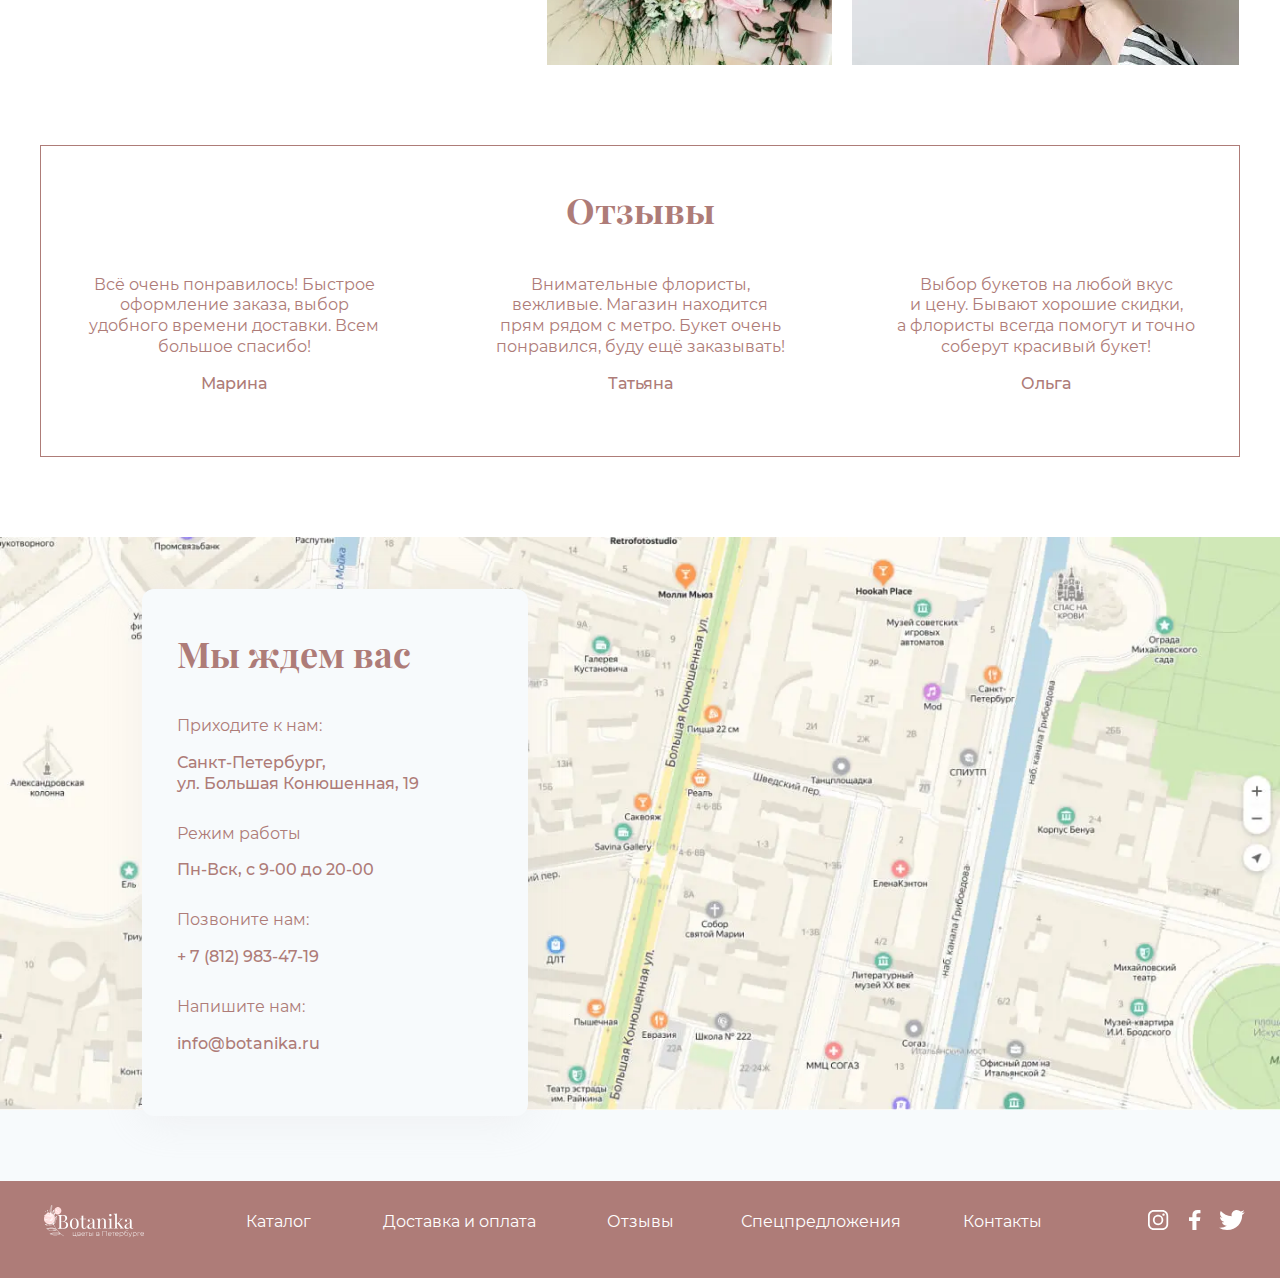
==== commit 5dd01dba: "Поправляет отступы" ====
--- a/index.html
+++ b/index.html
@@ -471,7 +471,7 @@
 
       <div class="container">
         <div class="main-footer__content">
-          <a class="logo">
+          <a class="main-footer__logo logo">
             <img
               src="/img/logo/logo-footer.svg"
               alt="Логотип сайта Ботаника"
--- a/css/style.css
+++ b/css/style.css
@@ -24,8 +24,9 @@
 
 @font-face {
   font-family: "Playfair Display";
+  font-weight: 400;
   font-style: italic;
-  font-weight: 400;
+
   font-display: swap;
   src: local("Playfair Display"),
     url("../fonts/playfair-display-v22-cyrillic-italic.woff2") format("woff2"),
@@ -61,9 +62,21 @@
   --basic-pink: #ae7c78;
   --basic-dark-pink: #795654;
   --basic-light-pink: #d89999;
+  --basic-grey: #f7fafc;
 }
 
 /* Global */
+
+html {
+  box-sizing: border-box;
+  height: 100%;
+}
+
+*,
+*::before,
+*::after {
+  box-sizing: inherit;
+}
 
 body {
   font-family: "Montserrat", "Arial", sans-serif;
@@ -72,12 +85,19 @@
   font-style: normal;
   line-height: 1.2;
 
-  min-width: 1200px;
-  margin: 0;
+  display: grid;
+
+  min-width: 1220px;
+  min-height: 100%;
+  margin: 0;
+  margin-top: 25px;
   padding: 0;
 
   color: var(--basic-pink);
   background-color: var(--basic-white);
+
+  grid-template-rows: min-content 1fr min-content;
+  align-content: start;
 }
 
 a {
@@ -87,6 +107,8 @@
 img {
   max-width: 100%;
   height: auto;
+
+  pointer-events: none;
 }
 
 .visually-hidden:not(:focus):not(:active),
@@ -112,8 +134,8 @@
 
 .title {
   font-family: "Playfair Display", "Georgia", serif;
+  font-size: 36px;
   font-weight: 700;
-  font-size: 36px;
 }
 
 .subtitle {
@@ -121,9 +143,17 @@
 }
 
 .btn {
-  background-color: var(--basic-light-pink);
+  display: block;
+
+  width: 285px;
+  padding: 30px 10px;
+
+  transition: background-color 0.2s ease-in-out;
+  text-align: center;
+
   color: var(--basic-white);
   border-radius: 40px;
+  background-color: var(--basic-light-pink);
 }
 
 .btn:hover,
@@ -134,18 +164,65 @@
 /* main-header */
 
 .main-header {
+  margin-bottom: 82px;
+
   border-top: 1px solid var(--basic-pink);
   border-bottom: 1px solid var(--basic-pink);
 }
 
 /* main-nav */
 
+.main-nav {
+  display: grid;
+
+  grid-template-columns: 1fr 184px 1fr;
+  column-gap: 20px;
+}
+
+.main-nav__logo {
+  order: 2;
+  justify-self: center;
+  align-self: center;
+}
+
 .main-nav__list {
-  list-style: none;
+  display: contents;
+}
+
+.main-nav__left {
+  display: grid;
+
+  grid-template-columns: 1fr 3fr 1fr;
+  justify-items: center;
+  order: 1;
+}
+
+.main-nav__right {
+  display: grid;
+
+  grid-template-columns: 2fr 2fr 1fr;
+  justify-items: center;
+  order: 3;
 }
 
 .main-nav__link {
+  display: block;
+  overflow: hidden;
+
+  padding: 23px 0 21px;
+
+  transition: color 0.2s ease-in-out;
+  word-break: break-word;
+
   color: var(--basic-pink);
+}
+
+.main-nav__link:first-child {
+  justify-self: start;
+}
+
+.main-nav__link:last-child {
+  justify-self: end;
 }
 
 .main-nav__link:hover,
@@ -153,51 +230,197 @@
   color: var(--basic-dark-pink);
 }
 
+/* logo */
+
+.logo {
+  display: block;
+
+  width: 100px;
+  height: 33px;
+}
+
+/* container */
+
+.container {
+  width: 1220px;
+  margin: 0 auto;
+  padding: 0 10px;
+}
+
 /* entry */
 
+.entry {
+  display: grid;
+
+  margin-bottom: 45px;
+
+  grid-template-columns: 1fr 2fr;
+  column-gap: 10px;
+}
+
 .entry__title {
+  font-size: 44px;
   font-weight: 400;
-  font-size: 44px;
+  line-height: 1.35;
+
+  margin: 0;
 }
 
 .entry__description {
   font-size: 24px;
+
+  margin-bottom: 66px;
 }
 
 /* features */
 
+.features {
+  margin-bottom: 85px;
+}
+
 .features__list {
+  display: grid;
+
+  margin: 0;
+  padding: 0;
+
   list-style: none;
+
+  grid-template-columns: 1fr 1fr 1fr;
+  grid-gap: 20px;
+}
+
+.features__item {
+  padding-left: 102px;
+
+  background-repeat: no-repeat;
+}
+
+.features__item--send {
+  background-image: url("../img/icons/icon-lorry.svg");
+}
+
+.features__item--fresh {
+  background-image: url("../img/icons/icon-bouquet.svg");
+  background-position: 29px 0;
+}
+
+.features__item--photo {
+  background-image: url("../img/icons/icon-camera.svg");
+  background-position: 23px 0;
 }
 
 .features__subtitle {
-  font-weight: 500;
+  font-size: 16px;
+
+  margin: 0;
+  margin-bottom: 10px;
+}
+
+.features__description {
+  margin: 0;
 }
 
 /* popular */
+
+.popular {
+  margin-bottom: 54px;
+}
+
+.popular__title {
+  margin: 0;
+  margin-bottom: 38px;
+  margin-left: 11px;
+
+  text-align: center;
+  letter-spacing: 0.8px;
+}
+
+.popular__slider {
+  width: 794px;
+  min-height: 488px;
+  margin: 0 auto;
+}
+.popular__content {
+  padding-top: 28px;
+}
 
 .popular__subtitle {
   font-size: 24px;
+
+  margin: 0;
+  margin-bottom: 22px;
+}
+
+.popular__description {
+  margin: 0;
+  margin-bottom: 25px;
+}
+
+.popular__size {
+  margin: 0;
+  margin-bottom: 25px;
 }
 
 .popular__price {
   font-size: 24px;
+
+  margin: 0;
+  margin-bottom: 64px;
 }
 
 /* slider */
 
 .slider__list {
+  margin: 0;
+  padding: 0;
+
   list-style: none;
 }
 
+.slider__item {
+  display: grid;
+
+  grid-template-columns: 1fr 1fr;
+  column-gap: 20px;
+}
+
+.slider__nav {
+  display: flex;
+
+  width: 122px;
+  margin: 0 auto;
+
+  justify-content: space-between;
+}
+
 .slider__btn {
+  font-size: 16px;
+  font-weight: 400;
+  line-height: 1.5;
+
+  display: inline-block;
+
+  padding: 11px 0;
+
+  cursor: pointer;
+  -webkit-user-select: none;
+  -moz-user-select: none;
+  user-select: none;
+  text-align: center;
+  vertical-align: middle;
+  text-decoration: none;
+
+  color: #212529;
+  border: none;
   background-color: transparent;
-  border: none;
 }
 
 .slider__btn svg {
+  cursor: pointer;
+  transition: fill 0.2s ease-in-out;
+
   fill: var(--basic-pink);
-  cursor: pointer;
 }
 
 .slider__btn:hover svg,
@@ -207,24 +430,41 @@
 
 /* gallery */
 
+.gallery {
+  margin-bottom: 80px;
+}
+
 .gallery__list {
+  display: grid;
+
+  margin: 0;
+  padding: 0;
+
   list-style: none;
+
+  grid-template-columns: 1fr 1fr 1fr;
+  grid-gap: 20px;
 }
 
 .gallery__link {
   display: flex;
   flex-direction: column;
+
+  width: 387px;
+  height: 442px;
+
+  transition: background-color 0.2s ease-in-out;
+
+  color: var(--basic-white);
+  border-radius: 10px;
+  background-color: rgba(174, 124, 120, 0.6);
+  background-repeat: no-repeat;
+  background-position: top;
+  background-size: cover;
+
   justify-content: center;
   align-items: center;
-  width: 387px;
-  height: 442px;
-  border-radius: 10px;
-  color: var(--basic-white);
   background-blend-mode: multiply;
-  background-position: top;
-  background-repeat: no-repeat;
-  background-size: cover;
-  background-color: rgba(174, 124, 120, 0.6);
 }
 
 .gallery__link:hover,
@@ -233,19 +473,22 @@
 }
 
 .gallery__link--wedding {
-  background-image: url("../img/bg-wedding-bouquets-desktop@1x.jpg");
+  background-image: url("../img/gallery/bg-wedding-bouquets-desktop@1x.jpg");
 }
 
 .gallery__link--peonies {
-  background-image: url("../img/bg-bouquet-of-peonies-desktop@1x.jpg");
+  background-image: url("../img/gallery/bg-bouquet-of-peonies-desktop@1x.jpg");
 }
 
 .gallery__link--choose {
-  background-image: url("../img/bg-choose-a-bouquet-desktop@1x.jpg");
+  background-image: url("../img/gallery/bg-choose-a-bouquet-desktop@1x.jpg");
 }
 
 .gallery__subtitle {
   margin: 0;
+  margin-bottom: 11px;
+
+  letter-spacing: 0.7px;
 }
 
 .gallery__description {
@@ -254,38 +497,229 @@
 
 /* discount */
 
+.discount {
+  display: grid;
+
+  margin-bottom: 83px;
+
+  background-color: var(--basic-pink);
+
+  grid-template-columns: 1fr 1fr;
+  column-gap: 20px;
+}
+
+.discount__content {
+  padding: 42px 103px;
+
+  color: var(--basic-white);
+}
+
 .discount__title {
+  font-size: 44px;
   font-weight: 400;
+  line-height: 1.3;
+
+  margin: 0;
+  margin-bottom: 28px;
+
+  letter-spacing: 0.8px;
 }
 
 .discount__description {
   font-size: 24px;
+  line-height: 1.23;
+
+  margin: 0;
+}
+
+.discount__img img {
+  display: block;
+
+  object-fit: cover;
 }
 /* pathway */
 
+.pathway {
+  margin-bottom: 79px;
+}
+
+.pathway__title {
+  margin: 0;
+  margin-bottom: 38px;
+
+  text-align: center;
+  letter-spacing: 0.7px;
+}
+
 .pathway__list {
+  display: grid;
+
+  margin: 0;
+  padding: 0;
+
   list-style: none;
+
+  grid-template-columns: 1fr 1fr 1fr 1fr;
+  grid-gap: 20px;
+}
+
+.pathway__item {
+  padding-top: 62px;
+
+  background-repeat: no-repeat;
+  background-position: center top;
+}
+
+.pathway__item--order {
+  background-image: url("../img/icons/icon-order.svg");
+}
+
+.pathway__item--details {
+  background-image: url("../img/icons/icon-woman.svg");
+}
+
+.pathway__item--payment {
+  background-image: url("../img/icons/icon-payment.svg");
+}
+
+.pathway__item--delivery {
+  background-image: url("../img/icons/icon-lorry.svg");
+}
+
+.pathway__subtitle {
+  font-size: 16px;
+
+  margin: 0;
+  padding-bottom: 8px;
+
+  text-align: center;
+}
+
+.pathway__description {
+  line-height: 1.3;
+
+  margin: 0;
+
+  text-align: center;
 }
 
 /* news */
+
+.news {
+  display: grid;
+
+  margin-bottom: 40px;
+
+  grid-template-columns: 387px 1fr;
+  column-gap: 120px;
+}
+
+.news__content {
+  padding-top: 72px;
+}
+
+.news__title {
+  line-height: 1.3;
+
+  margin: 0;
+  margin-bottom: 43px;
+
+  letter-spacing: 0.7px;
+}
 
 .news__description {
   font-size: 24px;
+  line-height: 1.21;
+
+  margin: 0;
+  margin-bottom: 34px;
+}
+
+.news__social {
+  position: relative;
+  left: -3px;
+
+  margin-bottom: 40px;
+}
+
+.news figure {
+  display: grid;
+
+  margin: 0;
+
+  grid-template-columns: 285px 387px;
+  grid-gap: 20px;
+  grid-template-areas:
+    "small-top big"
+    "small-bottom big";
+}
+
+.news picture {
+  display: contents;
+}
+
+.news__img {
+  display: block;
+
+  object-fit: cover;
+}
+
+.news__img--big {
+  grid-area: big;
+}
+
+.news__img--small-top {
+  grid-area: small-top;
+}
+
+.news__img--small-bottom {
+  grid-area: small-bottom;
 }
 
 /* reviews */
 
+.reviews {
+  margin-bottom: 80px;
+  padding-top: 42px;
+  padding-bottom: 63px;
+
+  border: 1px solid var(--basic-pink);
+}
+
+.reviews__title {
+  margin: 0;
+  margin-bottom: 43px;
+
+  text-align: center;
+}
+
 .reviews__list {
+  display: grid;
+
+  margin: 0;
+  padding: 0;
+
   list-style: none;
+
+  grid-template-columns: 1fr 1fr 1fr;
+  grid-gap: 20px;
 }
 
 .reviews__item {
   text-align: center;
 }
 
+.reviews__description {
+  line-height: 1.3;
+
+  margin: 0 42px 16px;
+}
+
 .reviews__author {
+  font-weight: 500;
   font-style: normal;
-  font-weight: 500;
+
+  margin: 0;
 }
 
 /* main-footer */
@@ -294,17 +728,102 @@
   background-color: var(--basic-pink);
 }
 
+.main-footer__content {
+  display: grid;
+
+  padding: 24px 0 40px;
+
+  grid-template-columns: 100px 1fr 100px;
+}
+
+.main-footer__logo {
+  margin-left: 4px;
+}
+
+.main-footer__social {
+  position: relative;
+  left: 5px;
+}
+
 /* contacts */
 
+.contacts {
+  position: relative;
+
+  height: 644px;
+
+  background-color: var(--basic-grey);
+}
+
+.contacts iframe {
+  position: absolute;
+  z-index: 2;
+
+  display: block;
+
+  width: 100%;
+  height: 644px;
+
+  border: none;
+}
+
+.contacts__map {
+  position: absolute;
+  top: 0;
+}
+
+.contacts__map img {
+  display: block;
+}
+
 .contacts__wrapper {
-  background-color: var(--basic-white);
+  position: relative;
+}
+
+.contacts__content {
+  position: absolute;
+  z-index: 2;
+  top: 52px;
+  left: 102px;
+
+  width: 386px;
+  padding: 43px 35px 62px;
+
+  border-radius: 12px;
+  background-color: var(--basic-grey);
+  box-shadow: 0 4px 40px rgba(217, 217, 217, 0.3);
+}
+
+.contacts__subtitle {
+  margin-top: 0;
+  margin-bottom: 41px;
+}
+
+.contacts__list {
+  margin: 0;
+}
+
+.contacts__list dt {
+  line-height: 1.3;
+
+  margin-bottom: 16px;
 }
 
 .contacts__list dd {
   font-weight: 500;
+  line-height: 1.3;
+
+  margin-bottom: 29px;
+  margin-left: 0;
+}
+
+.contacts__list dd:last-of-type {
+  margin-bottom: 0;
 }
 
 .contacts__list a {
+  transition: color 0.2s ease-in-out;
+
   color: var(--basic-pink);
 }
 
@@ -316,10 +835,26 @@
 /* footer-nav */
 
 .footer-nav__list {
+  display: grid;
+
+  margin: 0;
+  padding: 0;
+
   list-style: none;
+
+  grid-template-columns: repeat(auto-fit, 181px);
+  justify-content: center;
+  justify-items: center;
+  align-items: center;
 }
 
 .footer-nav__link {
+  display: block;
+
+  padding: 7px 0;
+
+  transition: color 0.2s ease-in-out;
+
   color: var(--basic-white);
 }
 
@@ -330,8 +865,24 @@
 
 /* social */
 
-.social {
+.social__list {
+  display: grid;
+
+  margin: 0;
+  padding: 0;
+
   list-style: none;
+
+  grid-template-columns: repeat(auto-fill, 26px);
+  grid-template-rows: repeat(auto-fill, 20px);
+  grid-gap: 11px;
+  justify-items: center;
+}
+
+.social__link {
+  display: block;
+
+  padding: 5px;
 }
 
 .social__link svg {
@@ -339,6 +890,8 @@
 }
 
 .social--footer svg {
+  transition: fill 0.2s ease-in-out;
+
   fill: var(--basic-white);
 }
 
@@ -346,3 +899,17 @@
 .social__link:focus svg {
   fill: var(--basic-dark-pink);
 }
+
+@media (min-resolution: 144dpi), (min-resolution: 1.5dppx) {
+  .gallery__link--wedding {
+    background-image: url("../img/gallery/bg-wedding-bouquets-desktop@2x.jpg");
+  }
+
+  .gallery__link--peonies {
+    background-image: url("../img/gallery/bg-bouquet-of-peonies-desktop@2x.jpg");
+  }
+
+  .gallery__link--choose {
+    background-image: url("../img/gallery/bg-choose-a-bouquet-desktop@2x.jpg");
+  }
+}
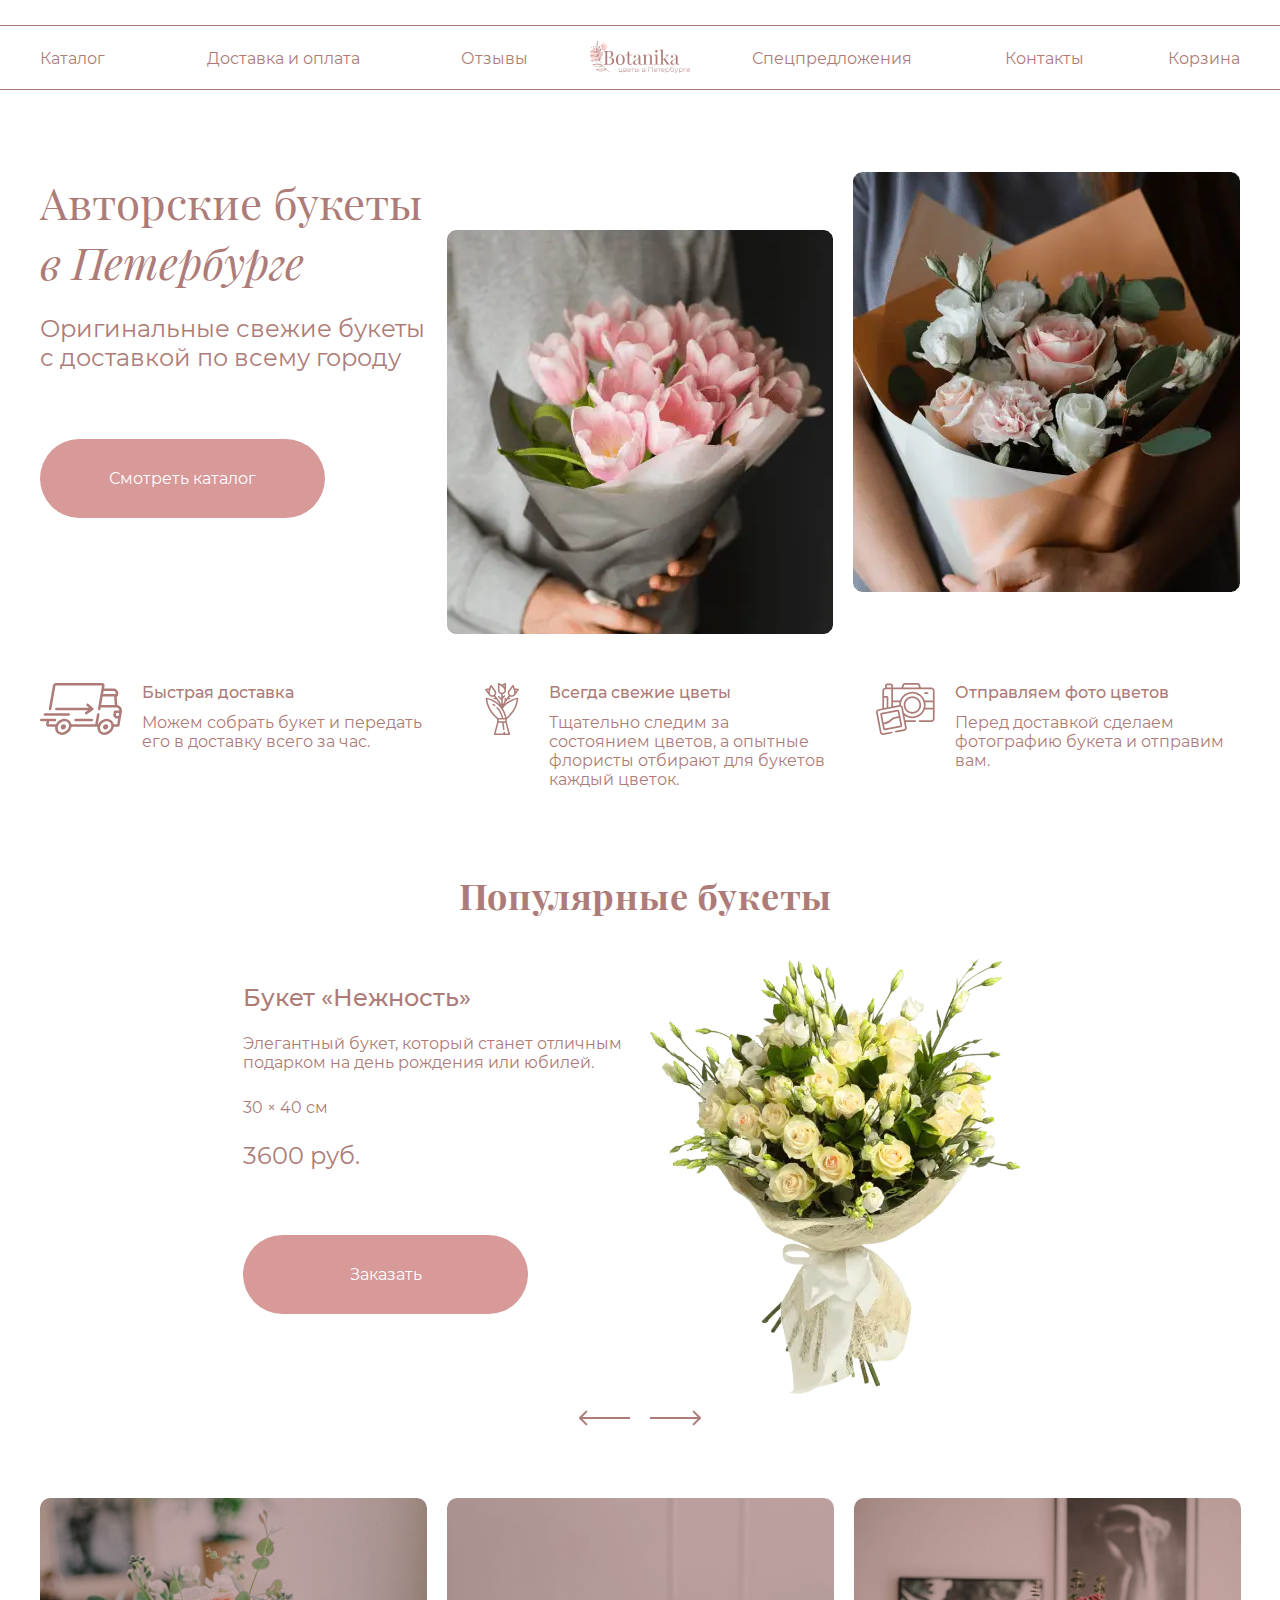
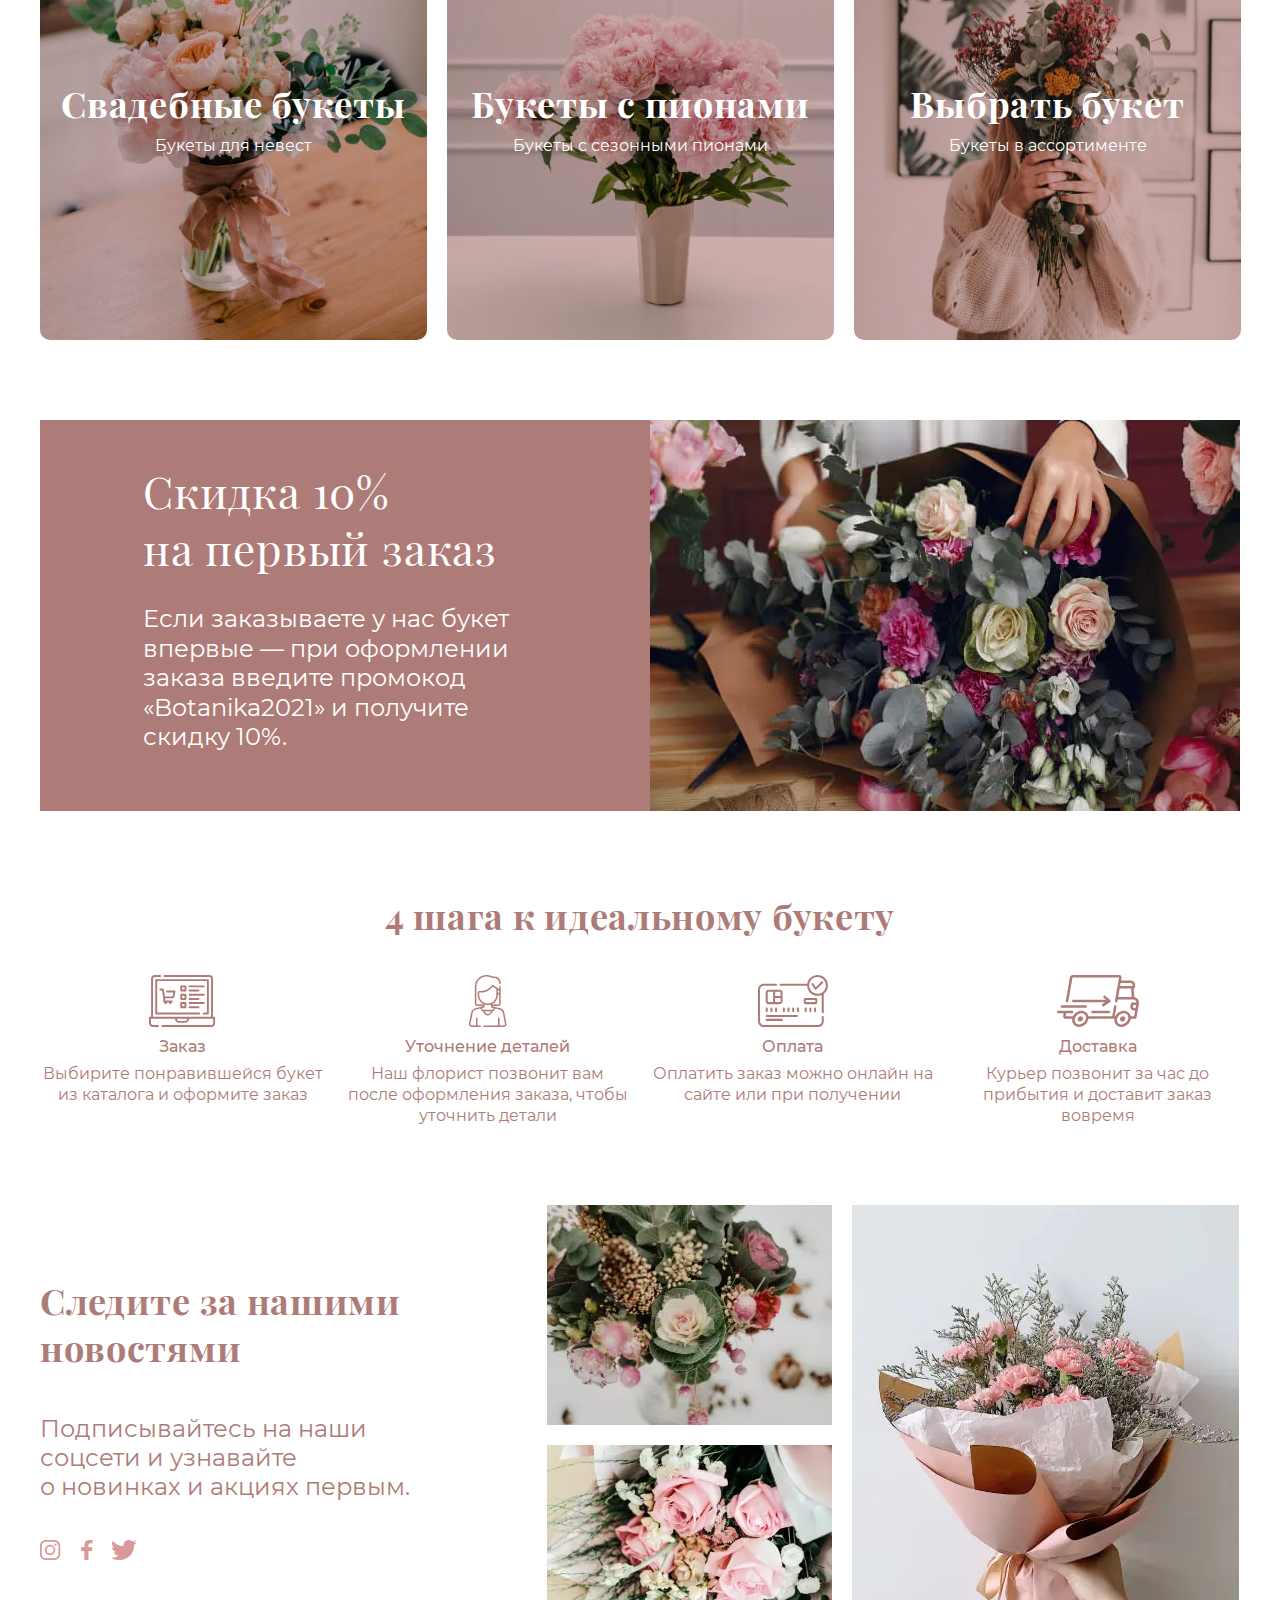
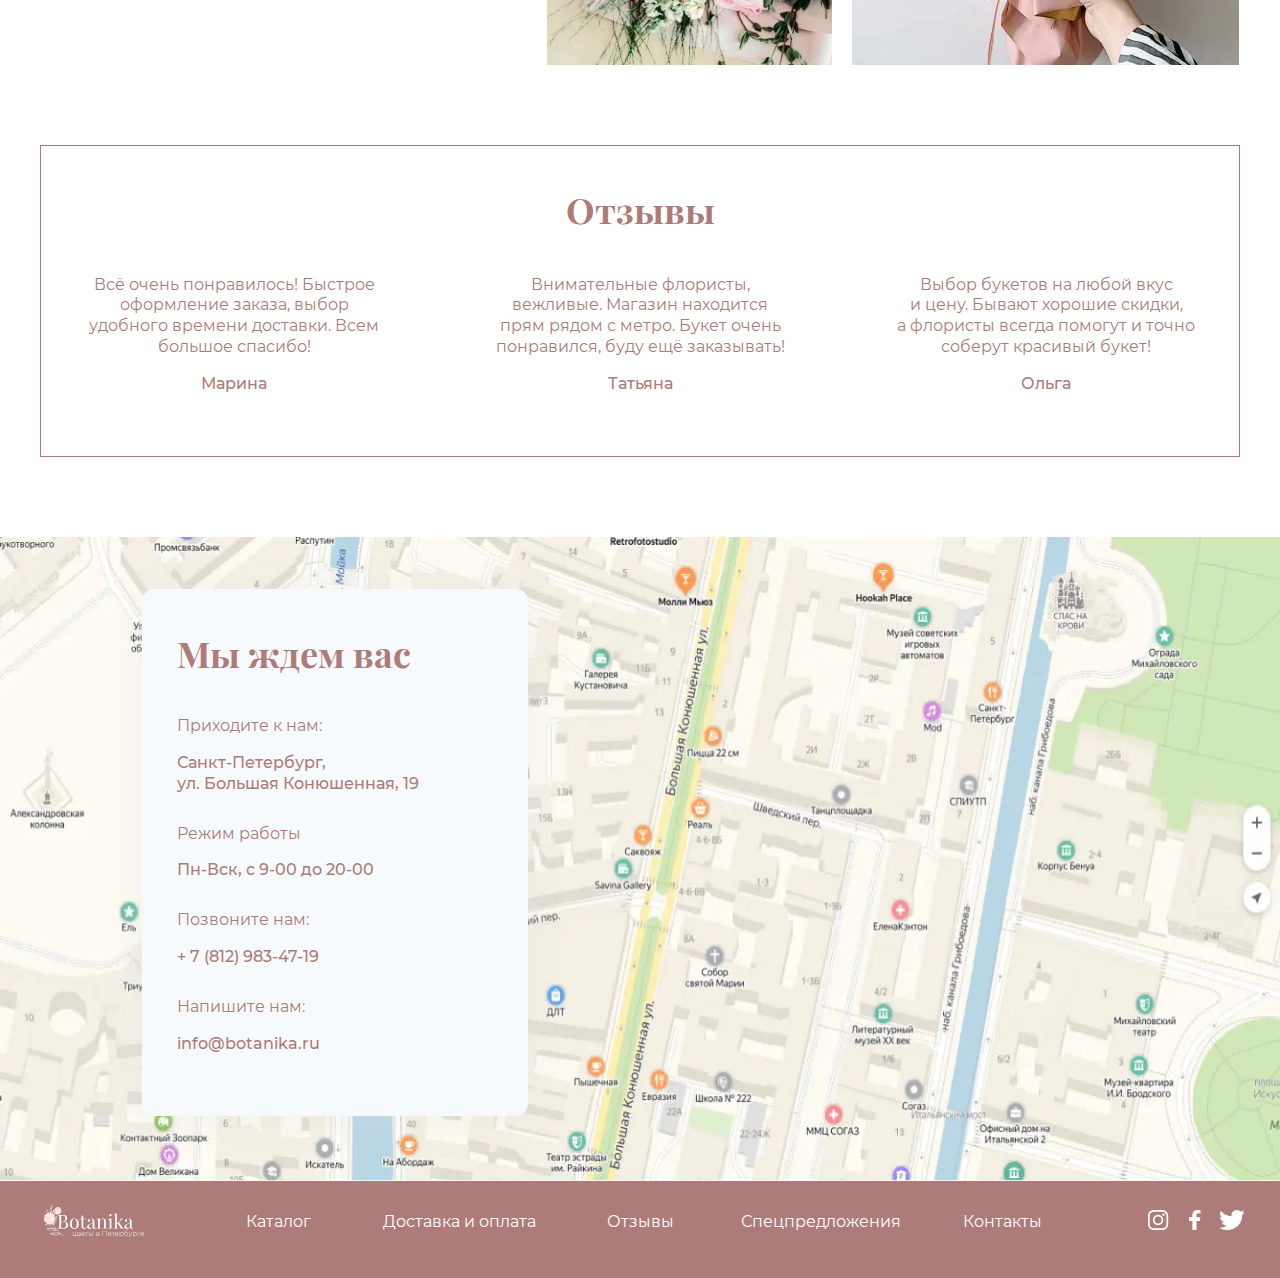
==== commit e266d6e5: "Предусматривает переполнение блока с контактами" ====
--- a/index.html
+++ b/index.html
@@ -21,13 +21,13 @@
     />
     <link
       rel="preload"
-      href="./fonts/playfair-display-v22-cyrillic-900.woff2"
+      href="./fonts/playfair-display-v22-cyrillic-700.woff2"
       as="font"
       type="font/woff2"
       crossorigin="anonymous"
     />
     <link rel="stylesheet" href="css/normalize.min.css" />
-    <link rel="stylesheet" href="css/style.css" />
+    <link rel="stylesheet" href="css/style.min.css" />
   </head>
   <body>
     <div style="display: none">
@@ -188,12 +188,20 @@
               </li>
             </ul>
             <div class="slider__nav">
-              <button class="slider__btn slider__btn--prev" type="button">
+              <button
+                class="slider__btn slider__btn--prev"
+                type="button"
+                aria-label="Предыдущий букет"
+              >
                 <svg role="img" aria-hidden="true" width="51" height="16">
                   <use xlink:href="#icon-arrow-left" x="0" y="0"></use>
                 </svg>
               </button>
-              <button class="slider__btn slider__btn--next" type="button">
+              <button
+                class="slider__btn slider__btn--next"
+                type="button"
+                aria-label="Следующий букет"
+              >
                 <svg role="img" aria-hidden="true" width="51" height="16">
                   <use xlink:href="#icon-arrow-right" x="0" y="0"></use>
                 </svg>
@@ -421,7 +429,7 @@
     </main>
 
     <footer class="main-footer">
-      <section id="contacts" class="contacts">
+      <section id="contacts" class="main-footer__map">
         <h2 class="visually-hidden">Наши контакты и координаты</h2>
         <iframe
           src="https://www.google.com/maps/embed?pb=!1m18!1m12!1m3!1d1998.6036253056493!2d30.320853351344557!3d59.93871916896559!2m3!1f0!2f0!3f0!3m2!1i1024!2i768!4f13.1!3m3!1m2!1s0x4696310fca145cc1%3A0x42b32648d8238007!2z0JHQvtC70YzRiNCw0Y8g0JrQvtC90Y7RiNC10L3QvdCw0Y8g0YPQuy4sIDE5LzgsINCh0LDQvdC60YIt0J_QtdGC0LXRgNCx0YPRgNCzLCDQoNC-0YHRgdC40Y8sIDE5MTE4Ng!5e0!3m2!1sru!2sua!4v1582365156557!5m2!1sru!2sua"
@@ -430,27 +438,25 @@
           allowfullscreen=""
           title="Санкт-Петербург, ул. Б. Конюшенная, д. 19/8"
         ></iframe>
-        <div class="contacts__map">
-          <picture>
-            <source
-              type="image/webp"
-              srcset="
-                img/map/map-desktop@1x.webp 1x,
-                img/map/map-desktop@2x.webp 2x
-              "
-            />
-            <img
-              src="img/map/map-desktop@1x.jpg"
-              srcset="img/map/map-desktop@2x.jpg 2x"
-              aria-hidden="true"
-              alt="Санкт-Петербург, ул. Б. Конюшенная, д. 19/8"
-              width="1440"
-              height="644"
-            />
-          </picture>
-        </div>
+        <picture>
+          <source
+            type="image/webp"
+            srcset="
+              img/map/map-desktop@1x.webp 1x,
+              img/map/map-desktop@2x.webp 2x
+            "
+          />
+          <img
+            src="img/map/map-desktop@1x.jpg"
+            srcset="img/map/map-desktop@2x.jpg 2x"
+            aria-hidden="true"
+            alt="Санкт-Петербург, ул. Б. Конюшенная, д. 19/8"
+            width="1440"
+            height="644"
+          />
+        </picture>
         <div class="container">
-          <div class="contacts__wrapper">
+          <div class="contacts">
             <div class="contacts__content">
               <h3 class="title contacts__subtitle">Мы ждем вас</h3>
               <dl class="contacts__list">
@@ -469,80 +475,84 @@
       </section>
       <!-- /.contacts -->
 
-      <div class="container">
-        <div class="main-footer__content">
-          <a class="main-footer__logo logo">
-            <img
-              src="/img/logo/logo-footer.svg"
-              alt="Логотип сайта Ботаника"
-              class="logo__img"
-              width="100"
-              height="33"
-            />
-          </a>
-          <div class="main-footer__nav footer-nav">
-            <ul class="footer-nav__list">
-              <li class="footer-nav__item">
-                <a href="test.html" class="footer-nav__link">Каталог</a>
-              </li>
-              <li class="footer-nav__item">
-                <a href="test.html" class="footer-nav__link"
-                  >Доставка и оплата</a
-                >
-              </li>
-              <li class="footer-nav__item">
-                <a href="test.html" class="footer-nav__link">Отзывы</a>
-              </li>
-              <li class="footer-nav__item">
-                <a href="test.html" class="footer-nav__link">Спецпредложения</a>
-              </li>
-              <li class="footer-nav__item">
-                <a href="test.html" class="footer-nav__link">Контакты</a>
-              </li>
-            </ul>
-          </div>
-          <div class="main-footer__social social social--footer">
-            <ul class="social__list">
-              <li class="social__item">
-                <a
-                  class="social__link"
-                  href="https://www.instagram.com"
-                  aria-label="Инстаграм"
-                  target="_blank"
-                  rel="noreferrer"
-                >
-                  <svg role="img" aria-hidden="true" width="21" height="20">
-                    <use xlink:href="#icon-instagram" x="0" y="0"></use>
-                  </svg>
-                </a>
-              </li>
-              <li class="social__item">
-                <a
-                  class="social__link"
-                  href="https://www.facebook.com/"
-                  aria-label="Фейсбук"
-                  target="_blank"
-                  rel="noreferrer"
-                >
-                  <svg role="img" aria-hidden="true" width="12" height="20">
-                    <use xlink:href="#icon-facebook" x="0" y="0"></use>
-                  </svg>
-                </a>
-              </li>
-              <li class="social__item">
-                <a
-                  class="social__link"
-                  href="https://twitter.com/"
-                  aria-label="Твиттер"
-                  target="_blank"
-                  rel="noreferrer"
-                >
-                  <svg role="img" aria-hidden="true" width="26" height="20">
-                    <use xlink:href="#icon-twitter" x="0" y="0"></use>
-                  </svg>
-                </a>
-              </li>
-            </ul>
+      <div class="main-footer__content">
+        <div class="container">
+          <div class="main-footer__wrapper">
+            <a class="main-footer__logo logo">
+              <img
+                src="/img/logo/logo-footer.svg"
+                alt="Логотип сайта Ботаника"
+                class="logo__img"
+                width="100"
+                height="33"
+              />
+            </a>
+            <div class="main-footer__nav footer-nav">
+              <ul class="footer-nav__list">
+                <li class="footer-nav__item">
+                  <a href="test.html" class="footer-nav__link">Каталог</a>
+                </li>
+                <li class="footer-nav__item">
+                  <a href="test.html" class="footer-nav__link"
+                    >Доставка и оплата</a
+                  >
+                </li>
+                <li class="footer-nav__item">
+                  <a href="test.html" class="footer-nav__link">Отзывы</a>
+                </li>
+                <li class="footer-nav__item">
+                  <a href="test.html" class="footer-nav__link"
+                    >Спецпредложения</a
+                  >
+                </li>
+                <li class="footer-nav__item">
+                  <a href="test.html" class="footer-nav__link">Контакты</a>
+                </li>
+              </ul>
+            </div>
+            <div class="main-footer__social social social--footer">
+              <ul class="social__list">
+                <li class="social__item">
+                  <a
+                    class="social__link"
+                    href="https://www.instagram.com"
+                    aria-label="Инстаграм"
+                    target="_blank"
+                    rel="noreferrer"
+                  >
+                    <svg role="img" aria-hidden="true" width="21" height="20">
+                      <use xlink:href="#icon-instagram" x="0" y="0"></use>
+                    </svg>
+                  </a>
+                </li>
+                <li class="social__item">
+                  <a
+                    class="social__link"
+                    href="https://www.facebook.com/"
+                    aria-label="Фейсбук"
+                    target="_blank"
+                    rel="noreferrer"
+                  >
+                    <svg role="img" aria-hidden="true" width="12" height="20">
+                      <use xlink:href="#icon-facebook" x="0" y="0"></use>
+                    </svg>
+                  </a>
+                </li>
+                <li class="social__item">
+                  <a
+                    class="social__link"
+                    href="https://twitter.com/"
+                    aria-label="Твиттер"
+                    target="_blank"
+                    rel="noreferrer"
+                  >
+                    <svg role="img" aria-hidden="true" width="26" height="20">
+                      <use xlink:href="#icon-twitter" x="0" y="0"></use>
+                    </svg>
+                  </a>
+                </li>
+              </ul>
+            </div>
           </div>
         </div>
       </div>
--- a/css/style.min.css
+++ b/css/style.min.css
@@ -0,0 +1 @@
+@font-face{font-family:"Playfair Display";font-weight:400;font-style:normal;font-display:swap;src:local("Playfair Display"),url(../fonts/playfair-display-v22-cyrillic-regular.woff2) format("woff2"),url(../fonts/playfair-display-v22-cyrillic-regular.woff) format("woff")}@font-face{font-family:"Playfair Display";font-weight:700;font-style:normal;font-display:swap;src:local("Playfair Display"),url(../fonts/playfair-display-v22-cyrillic-700.woff2) format("woff2"),url(../fonts/playfair-display-v22-cyrillic-700.woff) format("woff")}@font-face{font-family:"Playfair Display";font-weight:400;font-style:italic;font-display:swap;src:local("Playfair Display"),url(../fonts/playfair-display-v22-cyrillic-italic.woff2) format("woff2"),url(../fonts/playfair-display-v22-cyrillic-italic.woff) format("woff")}@font-face{font-family:Montserrat;font-weight:400;font-style:normal;font-display:swap;src:local("Montserrat"),url(../fonts/montserrat-v18-cyrillic-regular.woff2) format("woff2"),url(../fonts/montserrat-v18-cyrillic-regular.woff) format("woff")}@font-face{font-family:Montserrat;font-weight:500;font-style:normal;font-display:swap;src:local("Montserrat"),url(../fonts/montserrat-v18-cyrillic-500.woff2) format("woff2"),url(../fonts/montserrat-v18-cyrillic-500.woff) format("woff")}:root{--basic-white:#fff;--basic-pink:#ae7c78;--basic-dark-pink:#795654;--basic-light-pink:#d89999;--basic-grey:#f7fafc}html{-webkit-box-sizing:border-box;box-sizing:border-box;height:100%}*,::after,::before{-webkit-box-sizing:inherit;box-sizing:inherit}body{font-family:Montserrat,Arial,sans-serif;font-size:16px;font-weight:400;font-style:normal;line-height:1.2;display:-ms-grid;display:grid;min-width:1220px;min-height:100%;margin:0;margin-top:25px;padding:0;color:var(--basic-pink);background-color:var(--basic-white);-ms-grid-rows:-webkit-min-content 1fr -webkit-min-content;-ms-grid-rows:min-content 1fr min-content;grid-template-rows:-webkit-min-content 1fr -webkit-min-content;grid-template-rows:min-content 1fr min-content;-ms-flex-line-pack:start;align-content:start}a{text-decoration:none}img{max-width:100%;height:auto;pointer-events:none}.visually-hidden:not(:focus):not(:active),input[type=checkbox].visually-hidden,input[type=radio].visually-hidden{position:absolute;overflow:hidden;clip:rect(0 0 0 0);width:1px;height:1px;margin:-1px;padding:0;white-space:nowrap;border:0;-webkit-clip-path:inset(100%);clip-path:inset(100%)}.title{font-family:"Playfair Display",Georgia,serif;font-size:36px;font-weight:700}.subtitle{font-weight:500}.btn{display:block;width:285px;padding:30px 10px;-webkit-transition:background-color .2s ease-in-out;transition:background-color .2s ease-in-out;text-align:center;word-break:break-word;color:var(--basic-white);border-radius:40px;background-color:var(--basic-light-pink)}.btn:focus,.btn:hover{background-color:var(--basic-dark-pink)}.main-header{margin-bottom:82px;border-top:1px solid var(--basic-pink);border-bottom:1px solid var(--basic-pink)}.main-nav{display:-ms-grid;display:grid;-ms-grid-columns:1fr 20px 184px 20px 1fr;grid-template-columns:1fr 184px 1fr;-webkit-column-gap:20px;-moz-column-gap:20px;column-gap:20px}.main-nav__logo{-webkit-box-ordinal-group:3;-ms-flex-order:2;order:2;-ms-grid-column-align:center;justify-self:center;-ms-flex-item-align:center;-ms-grid-row-align:center;align-self:center}.main-nav__list{display:contents}.main-nav__left{display:-ms-grid;display:grid;-ms-grid-columns:1fr 3fr 1fr;grid-template-columns:1fr 3fr 1fr;justify-items:center;-webkit-box-ordinal-group:2;-ms-flex-order:1;order:1}.main-nav__right{display:-ms-grid;display:grid;-ms-grid-columns:2fr 2fr 1fr;grid-template-columns:2fr 2fr 1fr;justify-items:center;-webkit-box-ordinal-group:4;-ms-flex-order:3;order:3}.main-nav__link{display:block;overflow:hidden;padding:23px 0 21px;-webkit-transition:color .2s ease-in-out;transition:color .2s ease-in-out;word-break:break-word;color:var(--basic-pink)}.main-nav__link:first-child{-ms-grid-column-align:start;justify-self:start}.main-nav__link:last-child{-ms-grid-column-align:end;justify-self:end}.main-nav__link:focus,.main-nav__link:hover{color:var(--basic-dark-pink)}.logo{display:block;width:100px;height:33px}.container{width:1220px;margin:0 auto;padding:0 10px}.entry{display:-ms-grid;display:grid;margin-bottom:45px;-ms-grid-columns:1fr 10px 2fr;grid-template-columns:1fr 2fr;-webkit-column-gap:10px;-moz-column-gap:10px;column-gap:10px}.entry__title{font-size:44px;font-weight:400;line-height:1.35;margin:0;word-break:break-word}.entry__description{font-size:24px;margin-bottom:66px;word-break:break-word}.features{margin-bottom:85px}.features__list{display:-ms-grid;display:grid;margin:0;padding:0;list-style:none;-ms-grid-columns:1fr 20px 1fr 20px 1fr;grid-template-columns:1fr 1fr 1fr;grid-gap:20px}.features__item{padding-left:102px;background-repeat:no-repeat}.features__item--send{background-image:url(../img/icons/icon-lorry.svg)}.features__item--fresh{background-image:url(../img/icons/icon-bouquet.svg);background-position:29px 0}.features__item--photo{background-image:url(../img/icons/icon-camera.svg);background-position:23px 0}.features__subtitle{font-size:16px;margin:0;margin-bottom:10px;word-break:break-word}.features__description{margin:0;word-break:break-word}.popular{margin-bottom:54px}.popular__title{margin:0;margin-bottom:38px;margin-left:11px;text-align:center;letter-spacing:.8px;word-break:break-word}.popular__slider{width:794px;min-height:488px;margin:0 auto}.popular__content{padding-top:28px}.popular__subtitle{font-size:24px;margin:0;margin-bottom:22px;word-break:break-word}.popular__description{margin:0;margin-bottom:25px;word-break:break-word;word-break:break-word}.popular__size{margin:0;margin-bottom:25px;word-break:break-word}.popular__price{font-size:24px;margin:0;margin-bottom:64px;word-break:break-word}.slider__list{margin:0;padding:0;list-style:none}.slider__item{display:-ms-grid;display:grid;-ms-grid-columns:1fr 20px 1fr;grid-template-columns:1fr 1fr;-webkit-column-gap:20px;-moz-column-gap:20px;column-gap:20px}.slider__nav{display:-webkit-box;display:-ms-flexbox;display:flex;width:122px;margin:0 auto;-webkit-box-pack:justify;-ms-flex-pack:justify;justify-content:space-between}.slider__btn{font-size:16px;font-weight:400;line-height:1.5;display:inline-block;padding:11px 0;cursor:pointer;-webkit-user-select:none;-moz-user-select:none;-ms-user-select:none;user-select:none;text-align:center;vertical-align:middle;text-decoration:none;word-break:break-word;color:#212529;border:none;background-color:transparent}.slider__btn svg{cursor:pointer;-webkit-transition:fill .2s ease-in-out;transition:fill .2s ease-in-out;fill:var(--basic-pink)}.slider__btn:focus svg,.slider__btn:hover svg{fill:var(--basic-dark-pink)}.gallery{margin-bottom:80px}.gallery__list{display:-ms-grid;display:grid;margin:0;padding:0;list-style:none;-ms-grid-columns:387px 20px 387px 20px 387px;grid-template-columns:repeat(3,387px);grid-gap:20px}.gallery__link{display:-webkit-box;display:-ms-flexbox;display:flex;-webkit-box-orient:vertical;-webkit-box-direction:normal;-ms-flex-direction:column;flex-direction:column;min-height:442px;padding:10px;-webkit-transition:background-color .2s ease-in-out;transition:background-color .2s ease-in-out;word-break:break-word;color:var(--basic-white);border-radius:10px;background-color:rgba(174,124,120,.6);background-repeat:no-repeat;background-position:center;background-size:cover;-webkit-box-pack:center;-ms-flex-pack:center;justify-content:center;-webkit-box-align:center;-ms-flex-align:center;align-items:center;background-blend-mode:multiply}.gallery__link:focus,.gallery__link:hover{background-color:transparent}.gallery__link--wedding{background-image:url(../img/gallery/bg-wedding-bouquets-desktop@1x.jpg)}.gallery__link--peonies{background-image:url(../img/gallery/bg-bouquet-of-peonies-desktop@1x.jpg)}.gallery__link--choose{background-image:url(../img/gallery/bg-choose-a-bouquet-desktop@1x.jpg)}.gallery__subtitle{margin:0;margin-bottom:11px;letter-spacing:.7px;word-break:break-word}.gallery__description{margin:0;word-break:break-word}.discount{display:-ms-grid;display:grid;margin-bottom:83px;background-color:var(--basic-pink);-ms-grid-columns:1fr 20px 1fr;grid-template-columns:1fr 1fr;-webkit-column-gap:20px;-moz-column-gap:20px;column-gap:20px}.discount__content{padding:42px 103px;color:var(--basic-white)}.discount__title{font-size:44px;font-weight:400;line-height:1.3;margin:0;margin-bottom:28px;letter-spacing:.8px;word-break:break-word}.discount__description{font-size:24px;line-height:1.23;margin:0;word-break:break-word}.discount__img img{display:block;-o-object-fit:cover;object-fit:cover}.pathway{margin-bottom:79px}.pathway__title{margin:0;margin-bottom:38px;text-align:center;letter-spacing:.7px;word-break:break-word}.pathway__list{display:-ms-grid;display:grid;margin:0;padding:0;list-style:none;-ms-grid-columns:1fr 20px 1fr 20px 1fr 20px 1fr;grid-template-columns:1fr 1fr 1fr 1fr;grid-gap:20px}.pathway__item{padding-top:62px;background-repeat:no-repeat;background-position:center top}.pathway__item--order{background-image:url(../img/icons/icon-order.svg)}.pathway__item--details{background-image:url(../img/icons/icon-woman.svg)}.pathway__item--payment{background-image:url(../img/icons/icon-payment.svg)}.pathway__item--delivery{background-image:url(../img/icons/icon-lorry.svg)}.pathway__subtitle{font-size:16px;margin:0;padding-bottom:8px;text-align:center;word-break:break-word}.pathway__description{line-height:1.3;margin:0;text-align:center;word-break:break-word}.news{display:-ms-grid;display:grid;margin-bottom:40px;-ms-grid-columns:387px 120px 1fr;grid-template-columns:387px 1fr;-webkit-column-gap:120px;-moz-column-gap:120px;column-gap:120px}.news__content{padding-top:72px}.news__title{line-height:1.3;margin:0;margin-bottom:43px;letter-spacing:.7px;word-break:break-word}.news__description{font-size:24px;line-height:1.21;margin:0;margin-bottom:34px;word-break:break-word}.news__social{position:relative;left:-3px;margin-bottom:40px}.news figure{display:-ms-grid;display:grid;margin:0;-ms-grid-columns:285px 20px 387px;grid-template-columns:285px 387px;grid-gap:20px;-ms-grid-rows:auto 20px auto;grid-template-areas:"small-top big" "small-bottom big"}.news picture{display:contents}.news__img{display:block;-o-object-fit:cover;object-fit:cover}.news__img--big{-ms-grid-row:1;-ms-grid-row-span:3;-ms-grid-column:3;grid-area:big}.news__img--small-top{-ms-grid-row:1;-ms-grid-column:1;grid-area:small-top}.news__img--small-bottom{-ms-grid-row:3;-ms-grid-column:1;grid-area:small-bottom}.reviews{margin-bottom:80px;padding-top:42px;padding-bottom:63px;word-break:break-word;border:1px solid var(--basic-pink)}.reviews__title{margin:0;margin-bottom:43px;text-align:center;word-break:break-word}.reviews__list{display:-ms-grid;display:grid;margin:0;padding:0;list-style:none;-ms-grid-columns:1fr 20px 1fr 20px 1fr;grid-template-columns:1fr 1fr 1fr;grid-gap:20px}.reviews__item{text-align:center}.reviews__description{line-height:1.3;margin:0 42px 16px;word-break:break-word}.reviews__author{font-weight:500;font-style:normal;margin:0}.main-footer__content{background-color:var(--basic-pink)}.main-footer__wrapper{display:-ms-grid;display:grid;padding:24px 0 40px;-ms-grid-columns:100px 1fr 100px;grid-template-columns:100px 1fr 100px}.main-footer__logo{margin-left:4px}.main-footer__social{position:relative;left:5px}.main-footer__map{position:relative;z-index:-3;min-height:644px;background-color:var(--basic-grey)}.main-footer__map iframe{position:absolute;z-index:-1;top:50%;left:50%;width:100%;height:100%;min-height:644px;-webkit-transform:translate(-50%,-50%);transform:translate(-50%,-50%);border:none}.main-footer__map img{position:absolute;z-index:-2;top:50%;left:50%;width:1440px;height:644px;-webkit-transform:translate(-50%,-50%);transform:translate(-50%,-50%)}.contacts{padding-top:52px;padding-left:102px}.contacts__content{width:386px;padding:43px 35px 62px;border-radius:12px;background-color:var(--basic-grey);-webkit-box-shadow:0 4px 40px rgba(217,217,217,.3);box-shadow:0 4px 40px rgba(217,217,217,.3)}.contacts__subtitle{margin-top:0;margin-bottom:41px;word-break:break-word}.contacts__list{margin:0}.contacts__list dt{line-height:1.3;margin-bottom:16px;word-break:break-word}.contacts__list dd{font-weight:500;line-height:1.3;margin-bottom:29px;margin-left:0;word-break:break-word}.contacts__list dd:last-of-type{margin-bottom:0}.contacts__list a{-webkit-transition:color .2s ease-in-out;transition:color .2s ease-in-out;color:var(--basic-pink)}.contacts__list a:focus,.contacts__list a:hover{color:var(--basic-dark-pink)}.footer-nav__list{display:-ms-grid;display:grid;margin:0;padding:0;list-style:none;grid-template-columns:repeat(auto-fit,181px);-webkit-box-pack:center;-ms-flex-pack:center;justify-content:center;justify-items:center;-webkit-box-align:center;-ms-flex-align:center;align-items:center}.footer-nav__link{display:block;padding:7px 0;-webkit-transition:color .2s ease-in-out;transition:color .2s ease-in-out;word-break:break-word;color:var(--basic-white)}.footer-nav__link:focus,.footer-nav__link:hover{color:var(--basic-dark-pink)}.social__list{display:-ms-grid;display:grid;margin:0;padding:0;list-style:none;grid-template-columns:repeat(auto-fill,26px);grid-template-rows:repeat(auto-fill,20px);grid-gap:11px;justify-items:center}.social__link{display:block;padding:5px;word-break:break-word}.social__link svg{fill:var(--basic-light-pink)}.social--footer svg{-webkit-transition:fill .2s ease-in-out;transition:fill .2s ease-in-out;fill:var(--basic-white)}.social__link:focus svg,.social__link:hover svg{fill:var(--basic-dark-pink)}@media (-webkit-min-device-pixel-ratio:1.5),(min-resolution:144dpi),(min-resolution:1.5dppx){.gallery__link--wedding{background-image:url(../img/gallery/bg-wedding-bouquets-desktop@2x.jpg)}.gallery__link--peonies{background-image:url(../img/gallery/bg-bouquet-of-peonies-desktop@2x.jpg)}.gallery__link--choose{background-image:url(../img/gallery/bg-choose-a-bouquet-desktop@2x.jpg)}}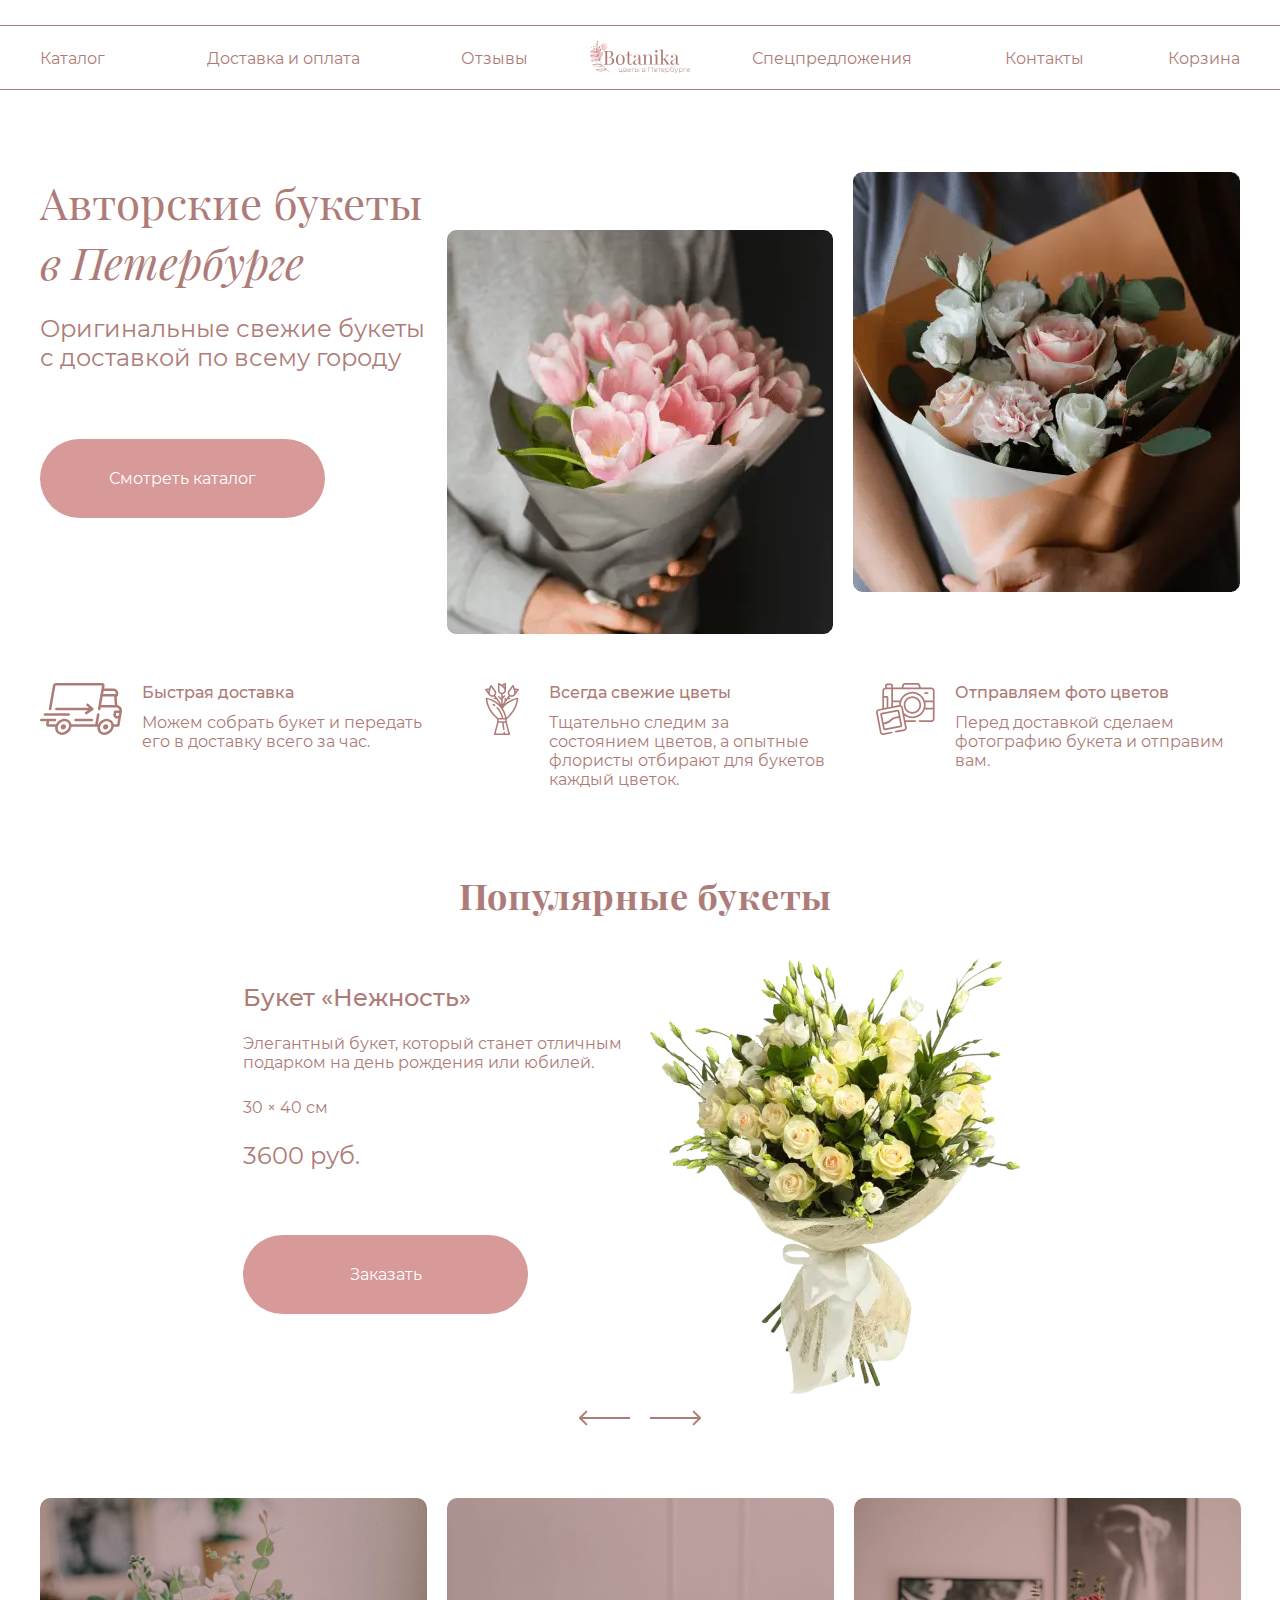
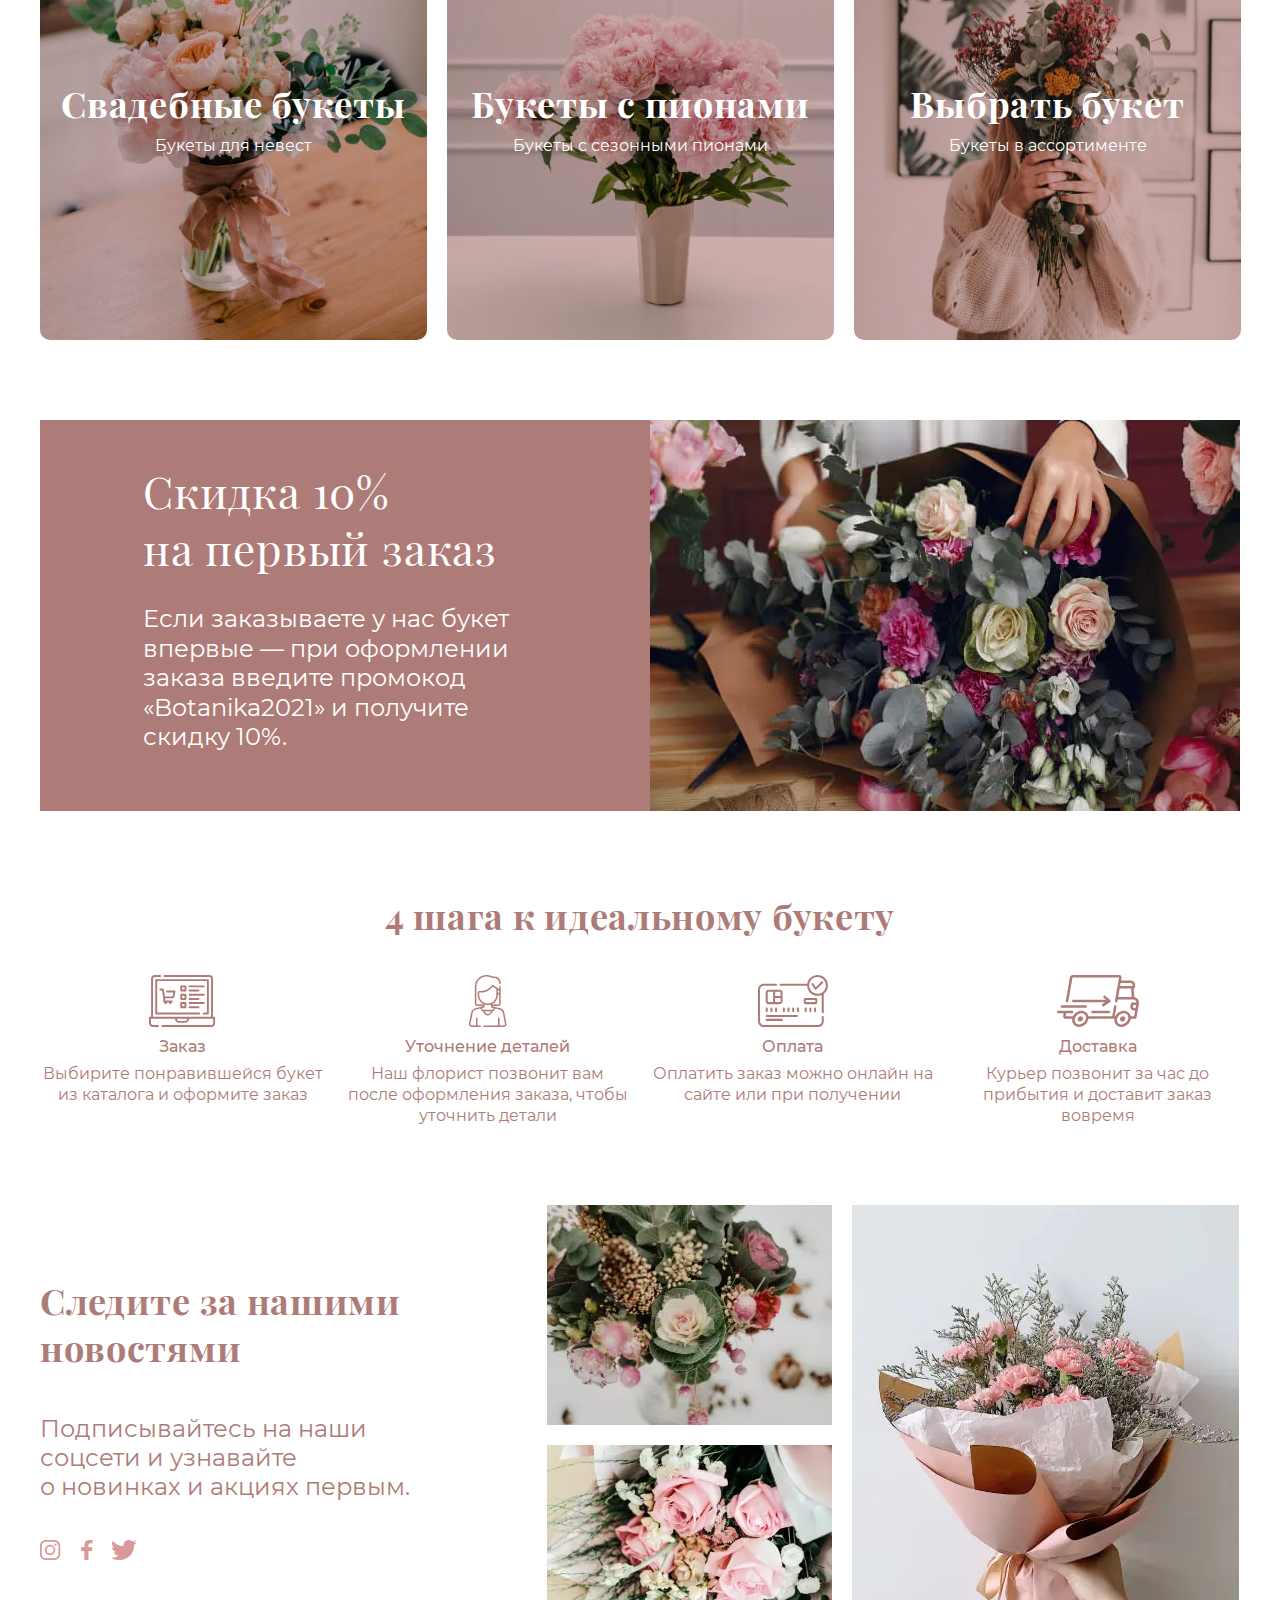
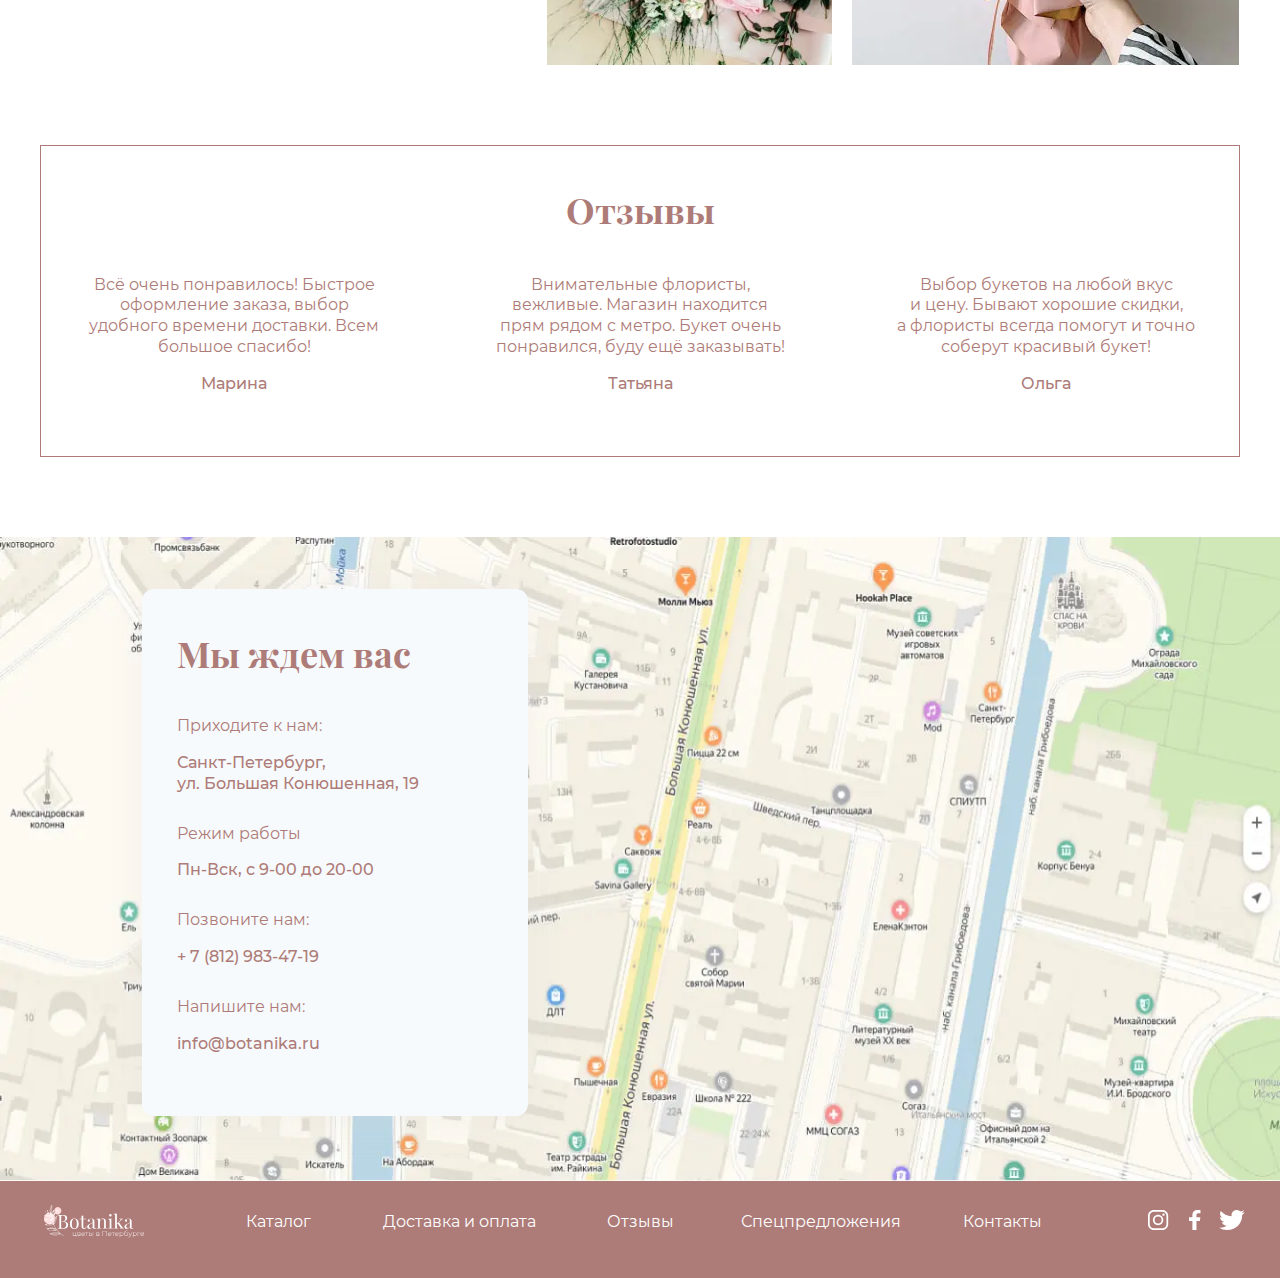
==== commit 7ed6c637: "Инлайнит логотип" ====
--- a/index.html
+++ b/index.html
@@ -67,13 +67,27 @@
       <div class="container">
         <nav class="main-nav">
           <a class="logo main-nav__logo">
-            <img
-              src="/img/logo/logo.svg"
-              alt="Логотип сайта Ботаника"
-              class="logo__img"
+            <svg
               width="100"
               height="33"
-            />
+              viewBox="0 0 100 33"
+              xmlns="http://www.w3.org/2000/svg"
+            >
+              <g>
+                <path
+                  d="M9.718 17.193c-2.008 2.55-5.98 2.616-8.223.333-2.13-2.146-1.869-5.566.045-7.692.927-2.818 5.004-2.467 7.153-.748 2.49 2.007 3.054 5.524 1.025 8.107zM13.504 9.482c-1.973 0-2.784-1.23-2.953-2.724-.635-1.869.217-4.056 2.306-4.601a3.633 3.633 0 0 1 4.486 3.016 3.846 3.846 0 0 1-3.839 4.31z"
+                  fill="#FFDCDC"
+                />
+                <path
+                  d="M19.727 31.123l.123-.232c-.826-.527-1.648-1.061-2.47-1.592a12.116 12.116 0 0 1-1.914-1.869c-.77-.848-1.543-1.7-2.317-2.545-.067-.07-.153-.153-.16-.22a10.374 10.374 0 0 1-1.87-2.736 22.765 22.765 0 0 1-1.338-2.422c-.04-.09.053-.247.083-.374.166-.038.326-.1.474-.183a3.413 3.413 0 0 0 1.028-1.611c.789-2.018 1.465-4.063 1.39-6.272a1.494 1.494 0 0 0-.1-.344 1.266 1.266 0 0 0-.288.21c-.524.691-1.054 1.379-1.548 2.093a8.817 8.817 0 0 0-1.495 3.393c-.112.58-.127 1.174-.183 1.76a1.209 1.209 0 0 1-.09-.149c-.313-.747-.616-1.495-.941-2.242a.426.426 0 0 1 .112-.527c.376-.353.718-.741 1.02-1.159a14.44 14.44 0 0 0 1.746-4.32c.124-.548.205-1.104.242-1.664 0-.172-.12-.355-.183-.534a1.633 1.633 0 0 0-.486.284c-.403.486-.788.99-1.154 1.495A8.125 8.125 0 0 0 7.86 12.57c-.1.568-.146 1.147-.22 1.723h-.038l-.684-2.706.195.287c.076-.155.165-.303.265-.444.445-.557 1.017-1.047 1.323-1.671.451-.966.826-1.966 1.121-2.99.115-.479.175-.97.18-1.462 0-.123-.086-.25-.135-.373-.1.04-.243.056-.295.13C8.843 6.07 8.077 7.053 7.422 8.1a10.09 10.09 0 0 0-.694 1.75 1.6 1.6 0 0 1 .056-1.092 19.435 19.435 0 0 0 1.222-4.829 33.23 33.23 0 0 0 .153-3.51A1.454 1.454 0 0 0 8.032 0c-.134.067-.314.105-.404.213a7.67 7.67 0 0 0-1.61 3.054c-.404 1.749-.225 3.498.108 5.232.153.796.318 1.589.478 2.392-.796-.302-1.495-.609-2.212-.833A8.294 8.294 0 0 0 .56 9.942a1.38 1.38 0 0 0-.438.243c.08.16.181.307.303.437a4.908 4.908 0 0 0 3.05 1.1 9.053 9.053 0 0 0 2.616-.315c.464-.13.524-.078.628.374.127.55.254 1.099.396 1.644.101.404.225.808.348 1.26-.108-.06-.168-.086-.224-.123a4.186 4.186 0 0 0-2.934-.748c-1.084.176-2.15.471-3.222.722-.172.038-.34.095-.501.168a.269.269 0 0 0 0 .512c.532.269 1.087.488 1.66.654.69.122 1.388.2 2.089.235a6.477 6.477 0 0 0 3.364-.579l1.27 3.027a8.032 8.032 0 0 0-4.361-.373c-1.122.243-2.243.635-3.334.979-.139.045-.247.187-.374.28.116.124.21.307.351.374.686.307 1.396.557 2.123.748.694.105 1.395.153 2.097.145a7.717 7.717 0 0 0 3.528-.833c.15-.075.294-.157.434-.247l2.478 4.19c-.374-.146-.811-.336-1.252-.47-1.869-.576-3.816-.576-5.752-.375-.71.068-1.413.22-2.116.348-.303.056-.374.21-.183.396a6.764 6.764 0 0 0 2.127 1.525c1.352.55 2.798.83 4.257.826a5.8 5.8 0 0 0 3.517-.938.504.504 0 0 1 .482.052c.811.894 1.592 1.813 2.422 2.77l-.658-.217a9.283 9.283 0 0 0-2.616-.53 11.41 11.41 0 0 0-4.893.986c-.422.172-.863.307-1.289.464a2.082 2.082 0 0 0-.284.153c.075.108.127.276.224.314.796.284 1.581.676 2.403.777 1.783.22 3.585.46 5.39.116.923-.172 1.85-.329 2.598-.972a1.34 1.34 0 0 1 .18-.112c.134.153.281.295.44.423.815.553 1.63 1.12 2.46 1.633l.321.198a.12.12 0 0 0 .041-.06zM9.636 6.047c-.374 1.72-.748 3.458-2.138 4.729a24.45 24.45 0 0 1 2.134-4.729h.004zm-.42-.127c-.698 1.608-1.494 3.41-2.242 5.188-.018-2.138 1.077-3.786 2.24-5.188h.003zM1.253 10.16a7.745 7.745 0 0 1 4.111.564l-4.11-.47v-.094zm-.46.325l5.042.613c-1.196.718-4.238.306-5.042-.613zM6.31 7.89c-.669-2.616 0-6.002 1.465-7.352C6.83 2.89 6.683 5.393 6.31 7.89zm1.495-6.62c.336.913-.407 5.465-1.166 6.874.206-2.306.355-4.623 1.159-6.873h.007zM6.388 14.447c.291.135.56.31.84.467l-.037.13a33.92 33.92 0 0 0-5.778-.28c1.637-.452 3.263-1.106 4.975-.317zm-5.125.747c.62-.25 4.986-.138 6.07.157-1.177.722-5.15.59-6.07-.16v.003zm6.96-.373a36.46 36.46 0 0 1 2.706-6.104c-.505 2.194-1.047 4.388-2.706 6.089v.015zm2.616-6.836l-2.807 6.092c-.09-2.49 1.42-4.261 2.807-6.107v.015zM1.282 19.57c2.325-1.218 6.032-1.656 7.744-.52a3.094 3.094 0 0 1-.373-.026c-1.305-.239-2.594-.048-3.88.146-.964.146-1.929.288-2.893.419a3.852 3.852 0 0 1-.587-.037l-.011.018zm.938.24c2.306-.28 4.586-.916 6.96-.486-1.006.975-4.751 1.607-6.96.485zm10.241-7.98a1.84 1.84 0 0 1 0 .35c-.202.999-.374 2.012-.635 2.991-.268.91-.598 1.8-.987 2.665a5.1 5.1 0 0 1-.748.964c-.078.101-.149.206-.224.31-.026-.15-.108-.317-.063-.44.598-1.643 1.204-3.281 1.82-4.916.24-.646.49-1.289.747-1.936l.09.012zm-.62.43c-.766 2.01-1.529 4.025-2.318 6.095-.179-2.433.853-4.346 2.318-6.096zm-.22 11.84l-7.839-.553c1.48-.557 6.037-.61 7.838.553zm-1.122 1.495a9.994 9.994 0 0 1-6.388-1.054 5.964 5.964 0 0 1-.848-.661l.041-.083c3.005.23 6.015.461 9.03.696.064 0 .12.097.217.183a3.914 3.914 0 0 1-2.045.916l-.007.003zm5.176 2.81c-2.75.188-5.505.08-8.334.076 2.81-1.23 5.565-1.372 8.334-.075zm-.205.79a10.419 10.419 0 0 1-4.141.631c-.598-.04-1.193-.104-1.79-.108a7.557 7.557 0 0 1-3.058-.77c3.203-.318 6.418.067 9.62-.28 0 .04.02.078.027.115-.203.167-.423.31-.658.426v-.014zM14.767 7.961c-.303.766-.882 1.076-1.532.819a1.249 1.249 0 0 1-.774-1.566c.236-.613 1.121-1.054 1.712-.83a1.248 1.248 0 0 1 .594 1.577zm-.291-.112a.976.976 0 0 0-.456-1.185 1.177 1.177 0 0 0-1.312.624.94.94 0 0 0 .598 1.215c.493.194.938-.06 1.17-.654z"
+                  fill="#AE7C78"
+                />
+                <path
+                  d="M4.227 7.101a.815.815 0 0 1 .55 1.02 1.013 1.013 0 0 1-1.316.599.796.796 0 0 1-.374-1.062.856.856 0 0 1 1.14-.557zm-.112.262a.598.598 0 0 0-.8.374.58.58 0 0 0 .243.747.777.777 0 0 0 .957-.43.557.557 0 0 0-.404-.676l.004-.015zM11.904 5.016c.187-.43.47-.617.747-.494a.781.781 0 0 1 .374.946.657.657 0 0 1-.852.254.478.478 0 0 1-.27-.706zM3.76 5.27a.542.542 0 0 1 .28.747.635.635 0 0 1-.747.356c-.25-.101-.333-.404-.202-.73.13-.324.396-.485.669-.373zM1.398 6.593c.13-.374.344-.374.5-.269.158.105.18.28.27.426a1.409 1.409 0 0 1-.546.176c-.1-.011-.176-.258-.224-.333zM14.113 5.057c-.07-.254-.175-.437-.127-.505a1.94 1.94 0 0 1 .464-.373c.077.184.12.38.127.579 0 .101-.232.157-.464.3zM20.224 16.468c3.058.407 3.943 1.917 3.943 3.483 0 2.198-1.741 3.738-4.638 3.738-.576 0-1.738-.06-3.323-.06-.904 0-1.869.023-2.396.06v-.374c1.312-.056 1.566-.254 1.566-1.66v-9.59c0-1.405-.254-1.603-1.566-1.66v-.373c.539.037 1.495.056 2.359.056 1.218 0 2.452-.038 2.915-.038 2.706-.014 4.09 1.241 4.09 3.032 0 1.368-.775 2.698-2.935 3.363l-.015.023zm-3.053-4.403v4.38h1.3c2.273 0 2.833-1.495 2.833-3.165 0-1.895-.773-2.874-2.71-2.874-1.17 0-1.424.328-1.424 1.659zm5.064 7.8c0-1.962-.99-3.102-3.442-3.102H17.17v4.885c0 1.35.254 1.604 1.45 1.604 2.53 0 3.614-1.2 3.614-3.387zM34.715 18.733c0 3.708-1.932 5.232-4.384 5.232-2.452 0-4.388-1.54-4.388-5.232 0-3.693 1.932-5.255 4.388-5.255 2.455 0 4.384 1.54 4.384 5.255zm-6.896 0c0 3.453 1.047 4.859 2.512 4.859s2.508-1.394 2.508-4.86c0-3.464-1.04-4.858-2.508-4.858-1.47 0-2.512 1.398-2.512 4.859zM42.149 13.762v.374h-2.86v7.475c0 1.215.464 1.64 1.238 1.64.773 0 1.338-.556 1.745-2.066l.374.097c-.265 1.495-.946 2.669-2.508 2.669-.89 0-1.409-.217-1.831-.643-.565-.576-.748-1.33-.748-2.706v-6.455H35.69v-.374h1.87V10.82c.588 0 1.173-.091 1.733-.272v3.225l2.856-.011zM49.613 14.203c.613.62.77 1.338.77 2.706v5.37c0 .625.153.917.594.917.33-.018.641-.16.871-.397l.217.333c-.479.448-1.108.7-1.764.706-1.35 0-1.66-.81-1.66-1.715a3.364 3.364 0 0 1-2.971 1.715c-1.293 0-2.456-.65-2.456-2.16 0-1.51 1.181-2.209 3.114-3.02 1.293-.534 2.313-.867 2.313-1.64V15.81c0-1.622-.792-1.944-1.794-1.944-.661 0-1.472.131-1.913.688a1.191 1.191 0 0 1 .904 1.181 1.013 1.013 0 0 1-1.121 1.047c-.662 0-1.047-.501-1.047-1.2 0-.564.374-1.01.905-1.375a4.985 4.985 0 0 1 2.71-.73c1.072 0 1.883.285 2.328.726zm-.972 3.592c-.209.314-.635.508-1.85 1.121-.848.407-1.869.964-1.869 2.456 0 1.158.658 1.697 1.548 1.697.773 0 1.525-.408 2.179-1.462l-.008-3.812zM61.184 14.203c.483.527.67 1.215.67 2.538v5.161c0 1.077.407 1.387 1.472 1.387v.407c-.441 0-1.473-.078-2.321-.078-.849 0-1.753.06-2.16.078v-.407c.927 0 1.274-.31 1.274-1.387v-5.584c0-1.2-.168-2.242-1.566-2.242-1.622 0-2.706 1.547-2.706 3.52v4.306c0 1.077.348 1.387 1.282 1.387v.407c-.404 0-1.32-.078-2.168-.078-.848 0-1.869.06-2.32.078v-.407c1.064 0 1.468-.31 1.468-1.387v-6.047c0-1.159-.348-1.708-1.469-1.708v-.404c.404.037.811.056 1.196.056.68.02 1.36-.07 2.011-.265v2.276c.68-1.738 1.97-2.332 3.293-2.332.98 0 1.603.265 2.044.725zM67.386 21.902c0 1.077.403 1.387 1.469 1.387v.408c-.442 0-1.45-.079-2.34-.079-.89 0-1.895.06-2.336.079v-.408c1.065 0 1.469-.31 1.469-1.387v-6.047c0-1.159-.348-1.708-1.47-1.708v-.404c.404.038.812.056 1.197.056.68.02 1.359-.07 2.01-.265v8.368zm.235-11.754a1.238 1.238 0 1 1-1.237-1.234 1.248 1.248 0 0 1 1.237 1.234zM78.422 22.28c.442.602.77.934 1.346 1.01v.407c-.291 0-.98-.079-1.566-.079-.811 0-1.734.06-2.138.079v-.408c.374 0 .594-.15.594-.374a.542.542 0 0 0-.115-.295l-2.217-3.244c-.47-.658-.774-.819-1.45-.849v3.364c0 1.077.347 1.387 1.27 1.387v.419c-.403 0-1.33-.079-2.141-.079-.886 0-1.895.06-2.336.079v-.408c1.065 0 1.469-.31 1.469-1.387V10.865c0-1.158-.348-1.697-1.469-1.697v-.407c.397.04.797.06 1.196.06.681.02 1.36-.074 2.01-.277v9.595a2.55 2.55 0 0 0 1.66-.8l1.432-1.495c.433-.452.613-.8.613-1.066 0-.47-.613-.661-1.424-.661v-.374c.673.038 1.622.075 2.179.075.643 0 1.293-.037 1.682-.075v.374c-.672.076-1.292.4-1.738.908l-2.347 2.47 3.49 4.785zM86.862 14.203c.613.62.774 1.338.774 2.706v5.37c0 .625.153.917.594.917.33-.018.64-.16.871-.397l.217.333c-.479.448-1.109.7-1.764.706-1.35 0-1.664-.81-1.664-1.715a3.364 3.364 0 0 1-2.99 1.715c-1.29 0-2.452-.65-2.452-2.16 0-1.51 1.181-2.209 3.114-3.02 1.293-.534 2.31-.867 2.31-1.64V15.81c0-1.622-.793-1.944-1.79-1.944-.662 0-1.473.131-1.914.688a1.192 1.192 0 0 1 .904 1.181 1.013 1.013 0 0 1-1.121 1.047c-.662 0-1.047-.501-1.047-1.2 0-.564.374-1.01.905-1.375a4.981 4.981 0 0 1 2.706-.73c1.095 0 1.906.285 2.347.726zm-.972 3.592c-.205.314-.631.508-1.846 1.121-.849.407-1.869.964-1.869 2.456 0 1.158.658 1.697 1.544 1.697.774 0 1.529-.408 2.179-1.462l-.008-3.812zM32.626 30.574v1.267h-.337v-.957h-3.416v-3.678h.351v3.364h2.437v-3.364h.352v3.364l.613.004zM36.629 29.9c0 .636-.449.988-1.395.988H33.64v-3.682h1.55c.812 0 1.309.325 1.309.938a.841.841 0 0 1-.68.845.848.848 0 0 1 .81.912zm-2.617-1.016h1.181c.628 0 .98-.239.98-.699 0-.46-.352-.691-.98-.691h-1.18v1.39zm2.276 1.017c0-.497-.302-.725-.994-.725h-1.282v1.439h1.237c.673-.019 1.04-.24 1.04-.714zM41.027 29.131h-3.162a1.57 1.57 0 0 0 2.732.95l.206.231a1.753 1.753 0 0 1-1.387.598 1.806 1.806 0 0 1-1.895-1.869 1.76 1.76 0 1 1 3.514 0c0 .019-.008.053-.008.09zm-3.154-.276h2.818a1.409 1.409 0 1 0-2.818 0zM44.478 27.524h-1.44v3.364h-.35v-3.364h-1.436v-.318h3.226v.318zM48.077 29.699c0 .781-.52 1.207-1.476 1.2h-1.376v-3.693h.374v1.327h1.095c.897.019 1.383.422 1.383 1.166zm-.351 0c0-.598-.374-.87-1.122-.886H45.6v1.798h1.005c.737.037 1.122-.306 1.122-.912zm1.028-2.493h.355v3.678h-.355v-3.678zM55.417 29.9c0 .636-.452.988-1.394.988h-1.592v-3.682h1.551c.808 0 1.308.325 1.308.938a.844.844 0 0 1-.684.845.848.848 0 0 1 .811.912zm-2.642-1.012h1.185c.628 0 .98-.24.98-.699 0-.46-.352-.691-.98-.691h-1.185v1.39zm2.291 1.013c0-.497-.303-.725-.994-.725h-1.297v1.439h1.24c.685-.019 1.051-.24 1.051-.714zM62.665 25.954v4.93h-.374v-4.608h-3.338v4.608h-.374v-4.93h4.086zM67.445 29.131h-3.158a1.569 1.569 0 0 0 2.732.95l.206.231a1.753 1.753 0 0 1-1.387.598 1.806 1.806 0 0 1-1.895-1.869 1.76 1.76 0 1 1 3.513 0c-.003.019-.01.053-.01.09zm-3.158-.276h2.818a1.409 1.409 0 1 0-2.818 0zM70.891 27.524h-1.439v3.364h-.35v-3.364H67.65v-.318h3.225l.015.318zM74.61 29.131h-3.162a1.57 1.57 0 0 0 2.732.95l.202.231a1.75 1.75 0 0 1-1.386.598 1.805 1.805 0 0 1-1.895-1.869 1.758 1.758 0 0 1 1.76-1.869 1.74 1.74 0 0 1 1.757 1.87c0 .018-.008.052-.008.089zm-3.154-.277h2.814a1.409 1.409 0 0 0-2.814 0zM79.435 29.045a1.78 1.78 0 0 1-1.82 1.869 1.641 1.641 0 0 1-1.495-.864v2.206h-.351v-5.05h.336v.867a1.637 1.637 0 0 1 1.495-.893 1.782 1.782 0 0 1 1.835 1.865zm-.355 0a1.495 1.495 0 1 0-1.495 1.551 1.465 1.465 0 0 0 1.495-1.55zM84.048 29.075a1.75 1.75 0 0 1-1.82 1.843c-1.222 0-1.899-.95-1.899-2.4 0-1.67.606-2.396 1.843-2.691l1.637-.411.056.332-1.551.374c-1.122.262-1.619.837-1.641 2.243a1.645 1.645 0 0 1 1.614-1.092 1.704 1.704 0 0 1 1.76 1.802zm-.374 0a1.45 1.45 0 1 0-2.897 0 1.451 1.451 0 1 0 2.897 0zM88.088 27.206l-1.887 4.19c-.296.676-.662.893-1.148.893a1.173 1.173 0 0 1-.852-.332l.176-.266a.89.89 0 0 0 .684.288c.336 0 .583-.153.81-.654l.195-.445-1.652-3.663h.374l1.472 3.29 1.473-3.29.355-.01zM92.61 29.045a1.775 1.775 0 0 1-1.816 1.869 1.651 1.651 0 0 1-1.495-.864v2.206h-.344v-5.05h.34v.867a1.637 1.637 0 0 1 1.495-.893 1.778 1.778 0 0 1 1.82 1.865zm-.35 0a1.494 1.494 0 1 0-1.496 1.551 1.466 1.466 0 0 0 1.495-1.551zM96.273 27.524H94.11v3.364h-.351v-3.682h2.515v.318zM99.992 29.131H96.83a1.57 1.57 0 0 0 2.733.95l.205.231a1.76 1.76 0 0 1-1.39.598 1.805 1.805 0 0 1-1.895-1.869 1.757 1.757 0 0 1 1.764-1.869 1.738 1.738 0 0 1 1.753 1.87c0 .018-.008.052-.008.089zm-3.154-.277h2.814a1.409 1.409 0 0 0-2.814 0z"
+                  fill="#AE7C78"
+                />
+              </g>
+            </svg>
           </a>
           <div class="main-nav__list">
             <div class="main-nav__left">
@@ -193,7 +207,13 @@
                 type="button"
                 aria-label="Предыдущий букет"
               >
-                <svg role="img" aria-hidden="true" width="51" height="16">
+                <svg
+                  role="img"
+                  aria-hidden="true"
+                  focusable="false"
+                  width="51"
+                  height="16"
+                >
                   <use xlink:href="#icon-arrow-left" x="0" y="0"></use>
                 </svg>
               </button>
@@ -202,7 +222,13 @@
                 type="button"
                 aria-label="Следующий букет"
               >
-                <svg role="img" aria-hidden="true" width="51" height="16">
+                <svg
+                  role="img"
+                  aria-hidden="true"
+                  focusable="false"
+                  width="51"
+                  height="16"
+                >
                   <use xlink:href="#icon-arrow-right" x="0" y="0"></use>
                 </svg>
               </button>
@@ -311,7 +337,13 @@
                   target="_blank"
                   rel="noreferrer"
                 >
-                  <svg role="img" aria-hidden="true" width="21" height="20">
+                  <svg
+                    role="img"
+                    aria-hidden="true"
+                    focusable="false"
+                    width="21"
+                    height="20"
+                  >
                     <use xlink:href="#icon-instagram" x="0" y="0"></use>
                   </svg>
                 </a>
@@ -324,7 +356,13 @@
                   target="_blank"
                   rel="noreferrer"
                 >
-                  <svg role="img" aria-hidden="true" width="12" height="20">
+                  <svg
+                    role="img"
+                    aria-hidden="true"
+                    focusable="false"
+                    width="12"
+                    height="20"
+                  >
                     <use xlink:href="#icon-facebook" x="0" y="0"></use>
                   </svg>
                 </a>
@@ -337,7 +375,13 @@
                   target="_blank"
                   rel="noreferrer"
                 >
-                  <svg role="img" aria-hidden="true" width="26" height="20">
+                  <svg
+                    role="img"
+                    aria-hidden="true"
+                    focusable="false"
+                    width="26"
+                    height="20"
+                  >
                     <use xlink:href="#icon-twitter" x="0" y="0"></use>
                   </svg>
                 </a>
@@ -479,13 +523,27 @@
         <div class="container">
           <div class="main-footer__wrapper">
             <a class="main-footer__logo logo">
-              <img
-                src="/img/logo/logo-footer.svg"
-                alt="Логотип сайта Ботаника"
-                class="logo__img"
+              <svg
                 width="100"
                 height="33"
-              />
+                viewBox="0 0 100 33"
+                xmlns="http://www.w3.org/2000/svg"
+              >
+                <g>
+                  <path
+                    d="M9.718 17.193c-2.008 2.55-5.98 2.616-8.223.333-2.13-2.146-1.869-5.566.045-7.692.927-2.818 5.004-2.467 7.153-.748 2.49 2.007 3.054 5.524 1.025 8.107zM13.504 9.482c-1.973 0-2.784-1.23-2.953-2.724-.635-1.869.217-4.056 2.306-4.601a3.633 3.633 0 0 1 4.486 3.016 3.846 3.846 0 0 1-3.839 4.31z"
+                    fill="#FFDCDC"
+                  />
+                  <path
+                    d="M19.727 31.123l.123-.232c-.826-.527-1.648-1.061-2.47-1.592a12.116 12.116 0 0 1-1.914-1.869c-.77-.848-1.543-1.7-2.317-2.545-.067-.07-.153-.153-.16-.22a10.374 10.374 0 0 1-1.87-2.736 22.765 22.765 0 0 1-1.338-2.422c-.04-.09.053-.247.083-.374.166-.038.326-.1.474-.183a3.413 3.413 0 0 0 1.028-1.611c.789-2.018 1.465-4.063 1.39-6.272a1.494 1.494 0 0 0-.1-.344 1.266 1.266 0 0 0-.288.21c-.524.691-1.054 1.379-1.548 2.093a8.817 8.817 0 0 0-1.495 3.393c-.112.58-.127 1.174-.183 1.76a1.209 1.209 0 0 1-.09-.149c-.313-.747-.616-1.495-.941-2.242a.426.426 0 0 1 .112-.527c.376-.353.718-.741 1.02-1.159a14.44 14.44 0 0 0 1.746-4.32c.124-.548.205-1.104.242-1.664 0-.172-.12-.355-.183-.534a1.633 1.633 0 0 0-.486.284c-.403.486-.788.99-1.154 1.495A8.125 8.125 0 0 0 7.86 12.57c-.1.568-.146 1.147-.22 1.723h-.038l-.684-2.706.195.287c.076-.155.165-.303.265-.444.445-.557 1.017-1.047 1.323-1.671.451-.966.826-1.966 1.121-2.99.115-.479.175-.97.18-1.462 0-.123-.086-.25-.135-.373-.1.04-.243.056-.295.13C8.843 6.07 8.077 7.053 7.422 8.1a10.09 10.09 0 0 0-.694 1.75 1.6 1.6 0 0 1 .056-1.092 19.435 19.435 0 0 0 1.222-4.829 33.23 33.23 0 0 0 .153-3.51A1.454 1.454 0 0 0 8.032 0c-.134.067-.314.105-.404.213a7.67 7.67 0 0 0-1.61 3.054c-.404 1.749-.225 3.498.108 5.232.153.796.318 1.589.478 2.392-.796-.302-1.495-.609-2.212-.833A8.294 8.294 0 0 0 .56 9.942a1.38 1.38 0 0 0-.438.243c.08.16.181.307.303.437a4.908 4.908 0 0 0 3.05 1.1 9.053 9.053 0 0 0 2.616-.315c.464-.13.524-.078.628.374.127.55.254 1.099.396 1.644.101.404.225.808.348 1.26-.108-.06-.168-.086-.224-.123a4.186 4.186 0 0 0-2.934-.748c-1.084.176-2.15.471-3.222.722-.172.038-.34.095-.501.168a.269.269 0 0 0 0 .512c.532.269 1.087.488 1.66.654.69.122 1.388.2 2.089.235a6.477 6.477 0 0 0 3.364-.579l1.27 3.027a8.032 8.032 0 0 0-4.361-.373c-1.122.243-2.243.635-3.334.979-.139.045-.247.187-.374.28.116.124.21.307.351.374.686.307 1.396.557 2.123.748.694.105 1.395.153 2.097.145a7.717 7.717 0 0 0 3.528-.833c.15-.075.294-.157.434-.247l2.478 4.19c-.374-.146-.811-.336-1.252-.47-1.869-.576-3.816-.576-5.752-.375-.71.068-1.413.22-2.116.348-.303.056-.374.21-.183.396a6.764 6.764 0 0 0 2.127 1.525c1.352.55 2.798.83 4.257.826a5.8 5.8 0 0 0 3.517-.938.504.504 0 0 1 .482.052c.811.894 1.592 1.813 2.422 2.77l-.658-.217a9.283 9.283 0 0 0-2.616-.53 11.41 11.41 0 0 0-4.893.986c-.422.172-.863.307-1.289.464a2.082 2.082 0 0 0-.284.153c.075.108.127.276.224.314.796.284 1.581.676 2.403.777 1.783.22 3.585.46 5.39.116.923-.172 1.85-.329 2.598-.972a1.34 1.34 0 0 1 .18-.112c.134.153.281.295.44.423.815.553 1.63 1.12 2.46 1.633l.321.198a.12.12 0 0 0 .041-.06zM9.636 6.047c-.374 1.72-.748 3.458-2.138 4.729a24.45 24.45 0 0 1 2.134-4.729h.004zm-.42-.127c-.698 1.608-1.494 3.41-2.242 5.188-.018-2.138 1.077-3.786 2.24-5.188h.003zM1.253 10.16a7.745 7.745 0 0 1 4.111.564l-4.11-.47v-.094zm-.46.325l5.042.613c-1.196.718-4.238.306-5.042-.613zM6.31 7.89c-.669-2.616 0-6.002 1.465-7.352C6.83 2.89 6.683 5.393 6.31 7.89zm1.495-6.62c.336.913-.407 5.465-1.166 6.874.206-2.306.355-4.623 1.159-6.873h.007zM6.388 14.447c.291.135.56.31.84.467l-.037.13a33.92 33.92 0 0 0-5.778-.28c1.637-.452 3.263-1.106 4.975-.317zm-5.125.747c.62-.25 4.986-.138 6.07.157-1.177.722-5.15.59-6.07-.16v.003zm6.96-.373a36.46 36.46 0 0 1 2.706-6.104c-.505 2.194-1.047 4.388-2.706 6.089v.015zm2.616-6.836l-2.807 6.092c-.09-2.49 1.42-4.261 2.807-6.107v.015zM1.282 19.57c2.325-1.218 6.032-1.656 7.744-.52a3.094 3.094 0 0 1-.373-.026c-1.305-.239-2.594-.048-3.88.146-.964.146-1.929.288-2.893.419a3.852 3.852 0 0 1-.587-.037l-.011.018zm.938.24c2.306-.28 4.586-.916 6.96-.486-1.006.975-4.751 1.607-6.96.485zm10.241-7.98a1.84 1.84 0 0 1 0 .35c-.202.999-.374 2.012-.635 2.991-.268.91-.598 1.8-.987 2.665a5.1 5.1 0 0 1-.748.964c-.078.101-.149.206-.224.31-.026-.15-.108-.317-.063-.44.598-1.643 1.204-3.281 1.82-4.916.24-.646.49-1.289.747-1.936l.09.012zm-.62.43c-.766 2.01-1.529 4.025-2.318 6.095-.179-2.433.853-4.346 2.318-6.096zm-.22 11.84l-7.839-.553c1.48-.557 6.037-.61 7.838.553zm-1.122 1.495a9.994 9.994 0 0 1-6.388-1.054 5.964 5.964 0 0 1-.848-.661l.041-.083c3.005.23 6.015.461 9.03.696.064 0 .12.097.217.183a3.914 3.914 0 0 1-2.045.916l-.007.003zm5.176 2.81c-2.75.188-5.505.08-8.334.076 2.81-1.23 5.565-1.372 8.334-.075zm-.205.79a10.419 10.419 0 0 1-4.141.631c-.598-.04-1.193-.104-1.79-.108a7.557 7.557 0 0 1-3.058-.77c3.203-.318 6.418.067 9.62-.28 0 .04.02.078.027.115-.203.167-.423.31-.658.426v-.014zM14.767 7.961c-.303.766-.882 1.076-1.532.819a1.249 1.249 0 0 1-.774-1.566c.236-.613 1.121-1.054 1.712-.83a1.248 1.248 0 0 1 .594 1.577zm-.291-.112a.976.976 0 0 0-.456-1.185 1.177 1.177 0 0 0-1.312.624.94.94 0 0 0 .598 1.215c.493.194.938-.06 1.17-.654z"
+                    fill="white"
+                  />
+                  <path
+                    d="M4.227 7.101a.815.815 0 0 1 .55 1.02 1.013 1.013 0 0 1-1.316.599.796.796 0 0 1-.374-1.062.856.856 0 0 1 1.14-.557zm-.112.262a.598.598 0 0 0-.8.374.58.58 0 0 0 .243.747.777.777 0 0 0 .957-.43.557.557 0 0 0-.404-.676l.004-.015zM11.904 5.016c.187-.43.47-.617.747-.494a.781.781 0 0 1 .374.946.657.657 0 0 1-.852.254.478.478 0 0 1-.27-.706zM3.76 5.27a.542.542 0 0 1 .28.747.635.635 0 0 1-.747.356c-.25-.101-.333-.404-.202-.73.13-.324.396-.485.669-.373zM1.398 6.593c.13-.374.344-.374.5-.269.158.105.18.28.27.426a1.409 1.409 0 0 1-.546.176c-.1-.011-.176-.258-.224-.333zM14.113 5.057c-.07-.254-.175-.437-.127-.505a1.94 1.94 0 0 1 .464-.373c.077.184.12.38.127.579 0 .101-.232.157-.464.3zM20.224 16.468c3.058.407 3.943 1.917 3.943 3.483 0 2.198-1.741 3.738-4.638 3.738-.576 0-1.738-.06-3.323-.06-.904 0-1.869.023-2.396.06v-.374c1.312-.056 1.566-.254 1.566-1.66v-9.59c0-1.405-.254-1.603-1.566-1.66v-.373c.539.037 1.495.056 2.359.056 1.218 0 2.452-.038 2.915-.038 2.706-.014 4.09 1.241 4.09 3.032 0 1.368-.775 2.698-2.935 3.363l-.015.023zm-3.053-4.403v4.38h1.3c2.273 0 2.833-1.495 2.833-3.165 0-1.895-.773-2.874-2.71-2.874-1.17 0-1.424.328-1.424 1.659zm5.064 7.8c0-1.962-.99-3.102-3.442-3.102H17.17v4.885c0 1.35.254 1.604 1.45 1.604 2.53 0 3.614-1.2 3.614-3.387zM34.715 18.733c0 3.708-1.932 5.232-4.384 5.232-2.452 0-4.388-1.54-4.388-5.232 0-3.693 1.932-5.255 4.388-5.255 2.455 0 4.384 1.54 4.384 5.255zm-6.896 0c0 3.453 1.047 4.859 2.512 4.859s2.508-1.394 2.508-4.86c0-3.464-1.04-4.858-2.508-4.858-1.47 0-2.512 1.398-2.512 4.859zM42.149 13.762v.374h-2.86v7.475c0 1.215.464 1.64 1.238 1.64.773 0 1.338-.556 1.745-2.066l.374.097c-.265 1.495-.946 2.669-2.508 2.669-.89 0-1.409-.217-1.831-.643-.565-.576-.748-1.33-.748-2.706v-6.455H35.69v-.374h1.87V10.82c.588 0 1.173-.091 1.733-.272v3.225l2.856-.011zM49.613 14.203c.613.62.77 1.338.77 2.706v5.37c0 .625.153.917.594.917.33-.018.641-.16.871-.397l.217.333c-.479.448-1.108.7-1.764.706-1.35 0-1.66-.81-1.66-1.715a3.364 3.364 0 0 1-2.971 1.715c-1.293 0-2.456-.65-2.456-2.16 0-1.51 1.181-2.209 3.114-3.02 1.293-.534 2.313-.867 2.313-1.64V15.81c0-1.622-.792-1.944-1.794-1.944-.661 0-1.472.131-1.913.688a1.191 1.191 0 0 1 .904 1.181 1.013 1.013 0 0 1-1.121 1.047c-.662 0-1.047-.501-1.047-1.2 0-.564.374-1.01.905-1.375a4.985 4.985 0 0 1 2.71-.73c1.072 0 1.883.285 2.328.726zm-.972 3.592c-.209.314-.635.508-1.85 1.121-.848.407-1.869.964-1.869 2.456 0 1.158.658 1.697 1.548 1.697.773 0 1.525-.408 2.179-1.462l-.008-3.812zM61.184 14.203c.483.527.67 1.215.67 2.538v5.161c0 1.077.407 1.387 1.472 1.387v.407c-.441 0-1.473-.078-2.321-.078-.849 0-1.753.06-2.16.078v-.407c.927 0 1.274-.31 1.274-1.387v-5.584c0-1.2-.168-2.242-1.566-2.242-1.622 0-2.706 1.547-2.706 3.52v4.306c0 1.077.348 1.387 1.282 1.387v.407c-.404 0-1.32-.078-2.168-.078-.848 0-1.869.06-2.32.078v-.407c1.064 0 1.468-.31 1.468-1.387v-6.047c0-1.159-.348-1.708-1.469-1.708v-.404c.404.037.811.056 1.196.056.68.02 1.36-.07 2.011-.265v2.276c.68-1.738 1.97-2.332 3.293-2.332.98 0 1.603.265 2.044.725zM67.386 21.902c0 1.077.403 1.387 1.469 1.387v.408c-.442 0-1.45-.079-2.34-.079-.89 0-1.895.06-2.336.079v-.408c1.065 0 1.469-.31 1.469-1.387v-6.047c0-1.159-.348-1.708-1.47-1.708v-.404c.404.038.812.056 1.197.056.68.02 1.359-.07 2.01-.265v8.368zm.235-11.754a1.238 1.238 0 1 1-1.237-1.234 1.248 1.248 0 0 1 1.237 1.234zM78.422 22.28c.442.602.77.934 1.346 1.01v.407c-.291 0-.98-.079-1.566-.079-.811 0-1.734.06-2.138.079v-.408c.374 0 .594-.15.594-.374a.542.542 0 0 0-.115-.295l-2.217-3.244c-.47-.658-.774-.819-1.45-.849v3.364c0 1.077.347 1.387 1.27 1.387v.419c-.403 0-1.33-.079-2.141-.079-.886 0-1.895.06-2.336.079v-.408c1.065 0 1.469-.31 1.469-1.387V10.865c0-1.158-.348-1.697-1.469-1.697v-.407c.397.04.797.06 1.196.06.681.02 1.36-.074 2.01-.277v9.595a2.55 2.55 0 0 0 1.66-.8l1.432-1.495c.433-.452.613-.8.613-1.066 0-.47-.613-.661-1.424-.661v-.374c.673.038 1.622.075 2.179.075.643 0 1.293-.037 1.682-.075v.374c-.672.076-1.292.4-1.738.908l-2.347 2.47 3.49 4.785zM86.862 14.203c.613.62.774 1.338.774 2.706v5.37c0 .625.153.917.594.917.33-.018.64-.16.871-.397l.217.333c-.479.448-1.109.7-1.764.706-1.35 0-1.664-.81-1.664-1.715a3.364 3.364 0 0 1-2.99 1.715c-1.29 0-2.452-.65-2.452-2.16 0-1.51 1.181-2.209 3.114-3.02 1.293-.534 2.31-.867 2.31-1.64V15.81c0-1.622-.793-1.944-1.79-1.944-.662 0-1.473.131-1.914.688a1.192 1.192 0 0 1 .904 1.181 1.013 1.013 0 0 1-1.121 1.047c-.662 0-1.047-.501-1.047-1.2 0-.564.374-1.01.905-1.375a4.981 4.981 0 0 1 2.706-.73c1.095 0 1.906.285 2.347.726zm-.972 3.592c-.205.314-.631.508-1.846 1.121-.849.407-1.869.964-1.869 2.456 0 1.158.658 1.697 1.544 1.697.774 0 1.529-.408 2.179-1.462l-.008-3.812zM32.626 30.574v1.267h-.337v-.957h-3.416v-3.678h.351v3.364h2.437v-3.364h.352v3.364l.613.004zM36.629 29.9c0 .636-.449.988-1.395.988H33.64v-3.682h1.55c.812 0 1.309.325 1.309.938a.841.841 0 0 1-.68.845.848.848 0 0 1 .81.912zm-2.617-1.016h1.181c.628 0 .98-.239.98-.699 0-.46-.352-.691-.98-.691h-1.18v1.39zm2.276 1.017c0-.497-.302-.725-.994-.725h-1.282v1.439h1.237c.673-.019 1.04-.24 1.04-.714zM41.027 29.131h-3.162a1.57 1.57 0 0 0 2.732.95l.206.231a1.753 1.753 0 0 1-1.387.598 1.806 1.806 0 0 1-1.895-1.869 1.76 1.76 0 1 1 3.514 0c0 .019-.008.053-.008.09zm-3.154-.276h2.818a1.409 1.409 0 1 0-2.818 0zM44.478 27.524h-1.44v3.364h-.35v-3.364h-1.436v-.318h3.226v.318zM48.077 29.699c0 .781-.52 1.207-1.476 1.2h-1.376v-3.693h.374v1.327h1.095c.897.019 1.383.422 1.383 1.166zm-.351 0c0-.598-.374-.87-1.122-.886H45.6v1.798h1.005c.737.037 1.122-.306 1.122-.912zm1.028-2.493h.355v3.678h-.355v-3.678zM55.417 29.9c0 .636-.452.988-1.394.988h-1.592v-3.682h1.551c.808 0 1.308.325 1.308.938a.844.844 0 0 1-.684.845.848.848 0 0 1 .811.912zm-2.642-1.012h1.185c.628 0 .98-.24.98-.699 0-.46-.352-.691-.98-.691h-1.185v1.39zm2.291 1.013c0-.497-.303-.725-.994-.725h-1.297v1.439h1.24c.685-.019 1.051-.24 1.051-.714zM62.665 25.954v4.93h-.374v-4.608h-3.338v4.608h-.374v-4.93h4.086zM67.445 29.131h-3.158a1.569 1.569 0 0 0 2.732.95l.206.231a1.753 1.753 0 0 1-1.387.598 1.806 1.806 0 0 1-1.895-1.869 1.76 1.76 0 1 1 3.513 0c-.003.019-.01.053-.01.09zm-3.158-.276h2.818a1.409 1.409 0 1 0-2.818 0zM70.891 27.524h-1.439v3.364h-.35v-3.364H67.65v-.318h3.225l.015.318zM74.61 29.131h-3.162a1.57 1.57 0 0 0 2.732.95l.202.231a1.75 1.75 0 0 1-1.386.598 1.805 1.805 0 0 1-1.895-1.869 1.758 1.758 0 0 1 1.76-1.869 1.74 1.74 0 0 1 1.757 1.87c0 .018-.008.052-.008.089zm-3.154-.277h2.814a1.409 1.409 0 0 0-2.814 0zM79.435 29.045a1.78 1.78 0 0 1-1.82 1.869 1.641 1.641 0 0 1-1.495-.864v2.206h-.351v-5.05h.336v.867a1.637 1.637 0 0 1 1.495-.893 1.782 1.782 0 0 1 1.835 1.865zm-.355 0a1.495 1.495 0 1 0-1.495 1.551 1.465 1.465 0 0 0 1.495-1.55zM84.048 29.075a1.75 1.75 0 0 1-1.82 1.843c-1.222 0-1.899-.95-1.899-2.4 0-1.67.606-2.396 1.843-2.691l1.637-.411.056.332-1.551.374c-1.122.262-1.619.837-1.641 2.243a1.645 1.645 0 0 1 1.614-1.092 1.704 1.704 0 0 1 1.76 1.802zm-.374 0a1.45 1.45 0 1 0-2.897 0 1.451 1.451 0 1 0 2.897 0zM88.088 27.206l-1.887 4.19c-.296.676-.662.893-1.148.893a1.173 1.173 0 0 1-.852-.332l.176-.266a.89.89 0 0 0 .684.288c.336 0 .583-.153.81-.654l.195-.445-1.652-3.663h.374l1.472 3.29 1.473-3.29.355-.01zM92.61 29.045a1.775 1.775 0 0 1-1.816 1.869 1.651 1.651 0 0 1-1.495-.864v2.206h-.344v-5.05h.34v.867a1.637 1.637 0 0 1 1.495-.893 1.778 1.778 0 0 1 1.82 1.865zm-.35 0a1.494 1.494 0 1 0-1.496 1.551 1.466 1.466 0 0 0 1.495-1.551zM96.273 27.524H94.11v3.364h-.351v-3.682h2.515v.318zM99.992 29.131H96.83a1.57 1.57 0 0 0 2.733.95l.205.231a1.76 1.76 0 0 1-1.39.598 1.805 1.805 0 0 1-1.895-1.869 1.757 1.757 0 0 1 1.764-1.869 1.738 1.738 0 0 1 1.753 1.87c0 .018-.008.052-.008.089zm-3.154-.277h2.814a1.409 1.409 0 0 0-2.814 0z"
+                    fill="white"
+                  />
+                </g>
+              </svg>
             </a>
             <div class="main-footer__nav footer-nav">
               <ul class="footer-nav__list">
@@ -520,7 +578,13 @@
                     target="_blank"
                     rel="noreferrer"
                   >
-                    <svg role="img" aria-hidden="true" width="21" height="20">
+                    <svg
+                      role="img"
+                      aria-hidden="true"
+                      focusable="false"
+                      width="21"
+                      height="20"
+                    >
                       <use xlink:href="#icon-instagram" x="0" y="0"></use>
                     </svg>
                   </a>
@@ -533,7 +597,13 @@
                     target="_blank"
                     rel="noreferrer"
                   >
-                    <svg role="img" aria-hidden="true" width="12" height="20">
+                    <svg
+                      role="img"
+                      aria-hidden="true"
+                      focusable="false"
+                      width="12"
+                      height="20"
+                    >
                       <use xlink:href="#icon-facebook" x="0" y="0"></use>
                     </svg>
                   </a>
@@ -546,7 +616,13 @@
                     target="_blank"
                     rel="noreferrer"
                   >
-                    <svg role="img" aria-hidden="true" width="26" height="20">
+                    <svg
+                      role="img"
+                      aria-hidden="true"
+                      focusable="false"
+                      width="26"
+                      height="20"
+                    >
                       <use xlink:href="#icon-twitter" x="0" y="0"></use>
                     </svg>
                   </a>
--- a/css/style.min.css
+++ b/css/style.min.css
@@ -1 +1 @@
-@font-face{font-family:"Playfair Display";font-weight:400;font-style:normal;font-display:swap;src:local("Playfair Display"),url(../fonts/playfair-display-v22-cyrillic-regular.woff2) format("woff2"),url(../fonts/playfair-display-v22-cyrillic-regular.woff) format("woff")}@font-face{font-family:"Playfair Display";font-weight:700;font-style:normal;font-display:swap;src:local("Playfair Display"),url(../fonts/playfair-display-v22-cyrillic-700.woff2) format("woff2"),url(../fonts/playfair-display-v22-cyrillic-700.woff) format("woff")}@font-face{font-family:"Playfair Display";font-weight:400;font-style:italic;font-display:swap;src:local("Playfair Display"),url(../fonts/playfair-display-v22-cyrillic-italic.woff2) format("woff2"),url(../fonts/playfair-display-v22-cyrillic-italic.woff) format("woff")}@font-face{font-family:Montserrat;font-weight:400;font-style:normal;font-display:swap;src:local("Montserrat"),url(../fonts/montserrat-v18-cyrillic-regular.woff2) format("woff2"),url(../fonts/montserrat-v18-cyrillic-regular.woff) format("woff")}@font-face{font-family:Montserrat;font-weight:500;font-style:normal;font-display:swap;src:local("Montserrat"),url(../fonts/montserrat-v18-cyrillic-500.woff2) format("woff2"),url(../fonts/montserrat-v18-cyrillic-500.woff) format("woff")}:root{--basic-white:#fff;--basic-pink:#ae7c78;--basic-dark-pink:#795654;--basic-light-pink:#d89999;--basic-grey:#f7fafc}html{-webkit-box-sizing:border-box;box-sizing:border-box;height:100%}*,::after,::before{-webkit-box-sizing:inherit;box-sizing:inherit}body{font-family:Montserrat,Arial,sans-serif;font-size:16px;font-weight:400;font-style:normal;line-height:1.2;display:-ms-grid;display:grid;min-width:1220px;min-height:100%;margin:0;margin-top:25px;padding:0;color:var(--basic-pink);background-color:var(--basic-white);-ms-grid-rows:-webkit-min-content 1fr -webkit-min-content;-ms-grid-rows:min-content 1fr min-content;grid-template-rows:-webkit-min-content 1fr -webkit-min-content;grid-template-rows:min-content 1fr min-content;-ms-flex-line-pack:start;align-content:start}a{text-decoration:none}img{max-width:100%;height:auto;pointer-events:none}.visually-hidden:not(:focus):not(:active),input[type=checkbox].visually-hidden,input[type=radio].visually-hidden{position:absolute;overflow:hidden;clip:rect(0 0 0 0);width:1px;height:1px;margin:-1px;padding:0;white-space:nowrap;border:0;-webkit-clip-path:inset(100%);clip-path:inset(100%)}.title{font-family:"Playfair Display",Georgia,serif;font-size:36px;font-weight:700}.subtitle{font-weight:500}.btn{display:block;width:285px;padding:30px 10px;-webkit-transition:background-color .2s ease-in-out;transition:background-color .2s ease-in-out;text-align:center;word-break:break-word;color:var(--basic-white);border-radius:40px;background-color:var(--basic-light-pink)}.btn:focus,.btn:hover{background-color:var(--basic-dark-pink)}.main-header{margin-bottom:82px;border-top:1px solid var(--basic-pink);border-bottom:1px solid var(--basic-pink)}.main-nav{display:-ms-grid;display:grid;-ms-grid-columns:1fr 20px 184px 20px 1fr;grid-template-columns:1fr 184px 1fr;-webkit-column-gap:20px;-moz-column-gap:20px;column-gap:20px}.main-nav__logo{-webkit-box-ordinal-group:3;-ms-flex-order:2;order:2;-ms-grid-column-align:center;justify-self:center;-ms-flex-item-align:center;-ms-grid-row-align:center;align-self:center}.main-nav__list{display:contents}.main-nav__left{display:-ms-grid;display:grid;-ms-grid-columns:1fr 3fr 1fr;grid-template-columns:1fr 3fr 1fr;justify-items:center;-webkit-box-ordinal-group:2;-ms-flex-order:1;order:1}.main-nav__right{display:-ms-grid;display:grid;-ms-grid-columns:2fr 2fr 1fr;grid-template-columns:2fr 2fr 1fr;justify-items:center;-webkit-box-ordinal-group:4;-ms-flex-order:3;order:3}.main-nav__link{display:block;overflow:hidden;padding:23px 0 21px;-webkit-transition:color .2s ease-in-out;transition:color .2s ease-in-out;word-break:break-word;color:var(--basic-pink)}.main-nav__link:first-child{-ms-grid-column-align:start;justify-self:start}.main-nav__link:last-child{-ms-grid-column-align:end;justify-self:end}.main-nav__link:focus,.main-nav__link:hover{color:var(--basic-dark-pink)}.logo{display:block;width:100px;height:33px}.container{width:1220px;margin:0 auto;padding:0 10px}.entry{display:-ms-grid;display:grid;margin-bottom:45px;-ms-grid-columns:1fr 10px 2fr;grid-template-columns:1fr 2fr;-webkit-column-gap:10px;-moz-column-gap:10px;column-gap:10px}.entry__title{font-size:44px;font-weight:400;line-height:1.35;margin:0;word-break:break-word}.entry__description{font-size:24px;margin-bottom:66px;word-break:break-word}.features{margin-bottom:85px}.features__list{display:-ms-grid;display:grid;margin:0;padding:0;list-style:none;-ms-grid-columns:1fr 20px 1fr 20px 1fr;grid-template-columns:1fr 1fr 1fr;grid-gap:20px}.features__item{padding-left:102px;background-repeat:no-repeat}.features__item--send{background-image:url(../img/icons/icon-lorry.svg)}.features__item--fresh{background-image:url(../img/icons/icon-bouquet.svg);background-position:29px 0}.features__item--photo{background-image:url(../img/icons/icon-camera.svg);background-position:23px 0}.features__subtitle{font-size:16px;margin:0;margin-bottom:10px;word-break:break-word}.features__description{margin:0;word-break:break-word}.popular{margin-bottom:54px}.popular__title{margin:0;margin-bottom:38px;margin-left:11px;text-align:center;letter-spacing:.8px;word-break:break-word}.popular__slider{width:794px;min-height:488px;margin:0 auto}.popular__content{padding-top:28px}.popular__subtitle{font-size:24px;margin:0;margin-bottom:22px;word-break:break-word}.popular__description{margin:0;margin-bottom:25px;word-break:break-word;word-break:break-word}.popular__size{margin:0;margin-bottom:25px;word-break:break-word}.popular__price{font-size:24px;margin:0;margin-bottom:64px;word-break:break-word}.slider__list{margin:0;padding:0;list-style:none}.slider__item{display:-ms-grid;display:grid;-ms-grid-columns:1fr 20px 1fr;grid-template-columns:1fr 1fr;-webkit-column-gap:20px;-moz-column-gap:20px;column-gap:20px}.slider__nav{display:-webkit-box;display:-ms-flexbox;display:flex;width:122px;margin:0 auto;-webkit-box-pack:justify;-ms-flex-pack:justify;justify-content:space-between}.slider__btn{font-size:16px;font-weight:400;line-height:1.5;display:inline-block;padding:11px 0;cursor:pointer;-webkit-user-select:none;-moz-user-select:none;-ms-user-select:none;user-select:none;text-align:center;vertical-align:middle;text-decoration:none;word-break:break-word;color:#212529;border:none;background-color:transparent}.slider__btn svg{cursor:pointer;-webkit-transition:fill .2s ease-in-out;transition:fill .2s ease-in-out;fill:var(--basic-pink)}.slider__btn:focus svg,.slider__btn:hover svg{fill:var(--basic-dark-pink)}.gallery{margin-bottom:80px}.gallery__list{display:-ms-grid;display:grid;margin:0;padding:0;list-style:none;-ms-grid-columns:387px 20px 387px 20px 387px;grid-template-columns:repeat(3,387px);grid-gap:20px}.gallery__link{display:-webkit-box;display:-ms-flexbox;display:flex;-webkit-box-orient:vertical;-webkit-box-direction:normal;-ms-flex-direction:column;flex-direction:column;min-height:442px;padding:10px;-webkit-transition:background-color .2s ease-in-out;transition:background-color .2s ease-in-out;word-break:break-word;color:var(--basic-white);border-radius:10px;background-color:rgba(174,124,120,.6);background-repeat:no-repeat;background-position:center;background-size:cover;-webkit-box-pack:center;-ms-flex-pack:center;justify-content:center;-webkit-box-align:center;-ms-flex-align:center;align-items:center;background-blend-mode:multiply}.gallery__link:focus,.gallery__link:hover{background-color:transparent}.gallery__link--wedding{background-image:url(../img/gallery/bg-wedding-bouquets-desktop@1x.jpg)}.gallery__link--peonies{background-image:url(../img/gallery/bg-bouquet-of-peonies-desktop@1x.jpg)}.gallery__link--choose{background-image:url(../img/gallery/bg-choose-a-bouquet-desktop@1x.jpg)}.gallery__subtitle{margin:0;margin-bottom:11px;letter-spacing:.7px;word-break:break-word}.gallery__description{margin:0;word-break:break-word}.discount{display:-ms-grid;display:grid;margin-bottom:83px;background-color:var(--basic-pink);-ms-grid-columns:1fr 20px 1fr;grid-template-columns:1fr 1fr;-webkit-column-gap:20px;-moz-column-gap:20px;column-gap:20px}.discount__content{padding:42px 103px;color:var(--basic-white)}.discount__title{font-size:44px;font-weight:400;line-height:1.3;margin:0;margin-bottom:28px;letter-spacing:.8px;word-break:break-word}.discount__description{font-size:24px;line-height:1.23;margin:0;word-break:break-word}.discount__img img{display:block;-o-object-fit:cover;object-fit:cover}.pathway{margin-bottom:79px}.pathway__title{margin:0;margin-bottom:38px;text-align:center;letter-spacing:.7px;word-break:break-word}.pathway__list{display:-ms-grid;display:grid;margin:0;padding:0;list-style:none;-ms-grid-columns:1fr 20px 1fr 20px 1fr 20px 1fr;grid-template-columns:1fr 1fr 1fr 1fr;grid-gap:20px}.pathway__item{padding-top:62px;background-repeat:no-repeat;background-position:center top}.pathway__item--order{background-image:url(../img/icons/icon-order.svg)}.pathway__item--details{background-image:url(../img/icons/icon-woman.svg)}.pathway__item--payment{background-image:url(../img/icons/icon-payment.svg)}.pathway__item--delivery{background-image:url(../img/icons/icon-lorry.svg)}.pathway__subtitle{font-size:16px;margin:0;padding-bottom:8px;text-align:center;word-break:break-word}.pathway__description{line-height:1.3;margin:0;text-align:center;word-break:break-word}.news{display:-ms-grid;display:grid;margin-bottom:40px;-ms-grid-columns:387px 120px 1fr;grid-template-columns:387px 1fr;-webkit-column-gap:120px;-moz-column-gap:120px;column-gap:120px}.news__content{padding-top:72px}.news__title{line-height:1.3;margin:0;margin-bottom:43px;letter-spacing:.7px;word-break:break-word}.news__description{font-size:24px;line-height:1.21;margin:0;margin-bottom:34px;word-break:break-word}.news__social{position:relative;left:-3px;margin-bottom:40px}.news figure{display:-ms-grid;display:grid;margin:0;-ms-grid-columns:285px 20px 387px;grid-template-columns:285px 387px;grid-gap:20px;-ms-grid-rows:auto 20px auto;grid-template-areas:"small-top big" "small-bottom big"}.news picture{display:contents}.news__img{display:block;-o-object-fit:cover;object-fit:cover}.news__img--big{-ms-grid-row:1;-ms-grid-row-span:3;-ms-grid-column:3;grid-area:big}.news__img--small-top{-ms-grid-row:1;-ms-grid-column:1;grid-area:small-top}.news__img--small-bottom{-ms-grid-row:3;-ms-grid-column:1;grid-area:small-bottom}.reviews{margin-bottom:80px;padding-top:42px;padding-bottom:63px;word-break:break-word;border:1px solid var(--basic-pink)}.reviews__title{margin:0;margin-bottom:43px;text-align:center;word-break:break-word}.reviews__list{display:-ms-grid;display:grid;margin:0;padding:0;list-style:none;-ms-grid-columns:1fr 20px 1fr 20px 1fr;grid-template-columns:1fr 1fr 1fr;grid-gap:20px}.reviews__item{text-align:center}.reviews__description{line-height:1.3;margin:0 42px 16px;word-break:break-word}.reviews__author{font-weight:500;font-style:normal;margin:0}.main-footer__content{background-color:var(--basic-pink)}.main-footer__wrapper{display:-ms-grid;display:grid;padding:24px 0 40px;-ms-grid-columns:100px 1fr 100px;grid-template-columns:100px 1fr 100px}.main-footer__logo{margin-left:4px}.main-footer__social{position:relative;left:5px}.main-footer__map{position:relative;z-index:-3;min-height:644px;background-color:var(--basic-grey)}.main-footer__map iframe{position:absolute;z-index:-1;top:50%;left:50%;width:100%;height:100%;min-height:644px;-webkit-transform:translate(-50%,-50%);transform:translate(-50%,-50%);border:none}.main-footer__map img{position:absolute;z-index:-2;top:50%;left:50%;width:1440px;height:644px;-webkit-transform:translate(-50%,-50%);transform:translate(-50%,-50%)}.contacts{padding-top:52px;padding-left:102px}.contacts__content{width:386px;padding:43px 35px 62px;border-radius:12px;background-color:var(--basic-grey);-webkit-box-shadow:0 4px 40px rgba(217,217,217,.3);box-shadow:0 4px 40px rgba(217,217,217,.3)}.contacts__subtitle{margin-top:0;margin-bottom:41px;word-break:break-word}.contacts__list{margin:0}.contacts__list dt{line-height:1.3;margin-bottom:16px;word-break:break-word}.contacts__list dd{font-weight:500;line-height:1.3;margin-bottom:29px;margin-left:0;word-break:break-word}.contacts__list dd:last-of-type{margin-bottom:0}.contacts__list a{-webkit-transition:color .2s ease-in-out;transition:color .2s ease-in-out;color:var(--basic-pink)}.contacts__list a:focus,.contacts__list a:hover{color:var(--basic-dark-pink)}.footer-nav__list{display:-ms-grid;display:grid;margin:0;padding:0;list-style:none;grid-template-columns:repeat(auto-fit,181px);-webkit-box-pack:center;-ms-flex-pack:center;justify-content:center;justify-items:center;-webkit-box-align:center;-ms-flex-align:center;align-items:center}.footer-nav__link{display:block;padding:7px 0;-webkit-transition:color .2s ease-in-out;transition:color .2s ease-in-out;word-break:break-word;color:var(--basic-white)}.footer-nav__link:focus,.footer-nav__link:hover{color:var(--basic-dark-pink)}.social__list{display:-ms-grid;display:grid;margin:0;padding:0;list-style:none;grid-template-columns:repeat(auto-fill,26px);grid-template-rows:repeat(auto-fill,20px);grid-gap:11px;justify-items:center}.social__link{display:block;padding:5px;word-break:break-word}.social__link svg{fill:var(--basic-light-pink)}.social--footer svg{-webkit-transition:fill .2s ease-in-out;transition:fill .2s ease-in-out;fill:var(--basic-white)}.social__link:focus svg,.social__link:hover svg{fill:var(--basic-dark-pink)}@media (-webkit-min-device-pixel-ratio:1.5),(min-resolution:144dpi),(min-resolution:1.5dppx){.gallery__link--wedding{background-image:url(../img/gallery/bg-wedding-bouquets-desktop@2x.jpg)}.gallery__link--peonies{background-image:url(../img/gallery/bg-bouquet-of-peonies-desktop@2x.jpg)}.gallery__link--choose{background-image:url(../img/gallery/bg-choose-a-bouquet-desktop@2x.jpg)}}+@font-face{font-family:"Playfair Display";font-weight:400;font-style:normal;font-display:swap;src:local("Playfair Display"),url(../fonts/playfair-display-v22-cyrillic-regular.woff2) format("woff2"),url(../fonts/playfair-display-v22-cyrillic-regular.woff) format("woff")}@font-face{font-family:"Playfair Display";font-weight:700;font-style:normal;font-display:swap;src:local("Playfair Display"),url(../fonts/playfair-display-v22-cyrillic-700.woff2) format("woff2"),url(../fonts/playfair-display-v22-cyrillic-700.woff) format("woff")}@font-face{font-family:"Playfair Display";font-weight:400;font-style:italic;font-display:swap;src:local("Playfair Display"),url(../fonts/playfair-display-v22-cyrillic-italic.woff2) format("woff2"),url(../fonts/playfair-display-v22-cyrillic-italic.woff) format("woff")}@font-face{font-family:Montserrat;font-weight:400;font-style:normal;font-display:swap;src:local("Montserrat"),url(../fonts/montserrat-v18-cyrillic-regular.woff2) format("woff2"),url(../fonts/montserrat-v18-cyrillic-regular.woff) format("woff")}@font-face{font-family:Montserrat;font-weight:500;font-style:normal;font-display:swap;src:local("Montserrat"),url(../fonts/montserrat-v18-cyrillic-500.woff2) format("woff2"),url(../fonts/montserrat-v18-cyrillic-500.woff) format("woff")}:root{--basic-white:#fff;--basic-pink:#ae7c78;--basic-dark-pink:#795654;--basic-light-pink:#d89999;--basic-grey:#f7fafc}html{-webkit-box-sizing:border-box;box-sizing:border-box;height:100%}*,::after,::before{-webkit-box-sizing:inherit;box-sizing:inherit}body{font-family:Montserrat,Arial,sans-serif;font-size:16px;font-weight:400;font-style:normal;line-height:1.2;display:-ms-grid;display:grid;min-width:1220px;min-height:100%;margin:0;margin-top:25px;padding:0;color:var(--basic-pink);background-color:var(--basic-white);-ms-grid-rows:-webkit-min-content 1fr -webkit-min-content;-ms-grid-rows:min-content 1fr min-content;grid-template-rows:-webkit-min-content 1fr -webkit-min-content;grid-template-rows:min-content 1fr min-content;-ms-flex-line-pack:start;align-content:start}a{text-decoration:none}img{max-width:100%;height:auto;pointer-events:none}.visually-hidden:not(:focus):not(:active),input[type=checkbox].visually-hidden,input[type=radio].visually-hidden{position:absolute;overflow:hidden;clip:rect(0 0 0 0);width:1px;height:1px;margin:-1px;padding:0;white-space:nowrap;border:0;-webkit-clip-path:inset(100%);clip-path:inset(100%)}.title{font-family:"Playfair Display",Georgia,serif;font-size:36px;font-weight:700}.subtitle{font-weight:500}.btn{display:block;width:285px;padding:30px 10px;-webkit-transition:background-color .2s ease-in-out;transition:background-color .2s ease-in-out;text-align:center;word-break:break-word;color:var(--basic-white);border-radius:40px;background-color:var(--basic-light-pink)}.btn:focus,.btn:hover{background-color:var(--basic-dark-pink)}.main-header{margin-bottom:82px;border-top:1px solid var(--basic-pink);border-bottom:1px solid var(--basic-pink)}.main-nav{display:-ms-grid;display:grid;-ms-grid-columns:1fr 20px 184px 20px 1fr;grid-template-columns:1fr 184px 1fr;-webkit-column-gap:20px;-moz-column-gap:20px;column-gap:20px}.main-nav__logo{-webkit-box-ordinal-group:3;-ms-flex-order:2;order:2;-ms-grid-column-align:center;justify-self:center;-ms-flex-item-align:center;-ms-grid-row-align:center;align-self:center}.main-nav__list{display:contents}.main-nav__left{display:-ms-grid;display:grid;-ms-grid-columns:1fr 3fr 1fr;grid-template-columns:1fr 3fr 1fr;justify-items:center;-webkit-box-ordinal-group:2;-ms-flex-order:1;order:1}.main-nav__right{display:-ms-grid;display:grid;-ms-grid-columns:2fr 2fr 1fr;grid-template-columns:2fr 2fr 1fr;justify-items:center;-webkit-box-ordinal-group:4;-ms-flex-order:3;order:3}.main-nav__link{display:block;overflow:hidden;padding:23px 0 21px;-webkit-transition:color .2s ease-in-out;transition:color .2s ease-in-out;word-break:break-word;color:var(--basic-pink)}.main-nav__link:first-child{-ms-grid-column-align:start;justify-self:start}.main-nav__link:last-child{-ms-grid-column-align:end;justify-self:end}.main-nav__link:focus,.main-nav__link:hover{color:var(--basic-dark-pink)}.logo{display:block;width:100px;height:33px}.logo[href]{-webkit-transition:opacity .2s ease-in-out;transition:opacity .2s ease-in-out;opacity:1}.logo[href]:focus,.logo[href]:hover{opacity:.5}.container{width:1220px;margin:0 auto;padding:0 10px}.entry{display:-ms-grid;display:grid;margin-bottom:45px;-ms-grid-columns:1fr 10px 2fr;grid-template-columns:1fr 2fr;-webkit-column-gap:10px;-moz-column-gap:10px;column-gap:10px}.entry__title{font-size:44px;font-weight:400;line-height:1.35;margin:0;word-break:break-word}.entry__description{font-size:24px;margin-bottom:66px;word-break:break-word}.features{margin-bottom:85px}.features__list{display:-ms-grid;display:grid;margin:0;padding:0;list-style:none;-ms-grid-columns:1fr 20px 1fr 20px 1fr;grid-template-columns:1fr 1fr 1fr;grid-gap:20px}.features__item{padding-left:102px;background-repeat:no-repeat}.features__item--send{background-image:url(../img/icons/icon-lorry.svg)}.features__item--fresh{background-image:url(../img/icons/icon-bouquet.svg);background-position:29px 0}.features__item--photo{background-image:url(../img/icons/icon-camera.svg);background-position:23px 0}.features__subtitle{font-size:16px;margin:0;margin-bottom:10px;word-break:break-word}.features__description{margin:0;word-break:break-word}.popular{margin-bottom:54px}.popular__title{margin:0;margin-bottom:38px;margin-left:11px;text-align:center;letter-spacing:.8px;word-break:break-word}.popular__slider{width:794px;min-height:488px;margin:0 auto}.popular__content{padding-top:28px}.popular__subtitle{font-size:24px;margin:0;margin-bottom:22px;word-break:break-word}.popular__description{margin:0;margin-bottom:25px;word-break:break-word;word-break:break-word}.popular__size{margin:0;margin-bottom:25px;word-break:break-word}.popular__price{font-size:24px;margin:0;margin-bottom:64px;word-break:break-word}.slider__list{margin:0;padding:0;list-style:none}.slider__item{display:-ms-grid;display:grid;-ms-grid-columns:1fr 20px 1fr;grid-template-columns:1fr 1fr;-webkit-column-gap:20px;-moz-column-gap:20px;column-gap:20px}.slider__nav{display:-webkit-box;display:-ms-flexbox;display:flex;width:122px;margin:0 auto;-webkit-box-pack:justify;-ms-flex-pack:justify;justify-content:space-between}.slider__btn{font-size:16px;font-weight:400;line-height:1.5;display:inline-block;padding:11px 0;cursor:pointer;-webkit-user-select:none;-moz-user-select:none;-ms-user-select:none;user-select:none;text-align:center;vertical-align:middle;text-decoration:none;word-break:break-word;color:#212529;border:none;background-color:transparent}.slider__btn svg{cursor:pointer;-webkit-transition:fill .2s ease-in-out;transition:fill .2s ease-in-out;fill:var(--basic-pink)}.slider__btn:focus svg,.slider__btn:hover svg{fill:var(--basic-dark-pink)}.gallery{margin-bottom:80px}.gallery__list{display:-ms-grid;display:grid;margin:0;padding:0;list-style:none;-ms-grid-columns:387px 20px 387px 20px 387px;grid-template-columns:repeat(3,387px);grid-gap:20px}.gallery__link{display:-webkit-box;display:-ms-flexbox;display:flex;-webkit-box-orient:vertical;-webkit-box-direction:normal;-ms-flex-direction:column;flex-direction:column;min-height:442px;padding:10px;-webkit-transition:background-color .2s ease-in-out;transition:background-color .2s ease-in-out;word-break:break-word;color:var(--basic-white);border-radius:10px;background-color:rgba(174,124,120,.6);background-repeat:no-repeat;background-position:center;background-size:cover;-webkit-box-pack:center;-ms-flex-pack:center;justify-content:center;-webkit-box-align:center;-ms-flex-align:center;align-items:center;background-blend-mode:multiply}.gallery__link:focus,.gallery__link:hover{background-color:transparent}.gallery__link--wedding{background-image:url(../img/gallery/bg-wedding-bouquets-desktop@1x.jpg)}.gallery__link--peonies{background-image:url(../img/gallery/bg-bouquet-of-peonies-desktop@1x.jpg)}.gallery__link--choose{background-image:url(../img/gallery/bg-choose-a-bouquet-desktop@1x.jpg)}.gallery__subtitle{margin:0;margin-bottom:11px;letter-spacing:.7px;word-break:break-word}.gallery__description{margin:0;word-break:break-word}.discount{display:-ms-grid;display:grid;margin-bottom:83px;background-color:var(--basic-pink);-ms-grid-columns:1fr 20px 1fr;grid-template-columns:1fr 1fr;-webkit-column-gap:20px;-moz-column-gap:20px;column-gap:20px}.discount__content{padding:42px 103px;color:var(--basic-white)}.discount__title{font-size:44px;font-weight:400;line-height:1.3;margin:0;margin-bottom:28px;letter-spacing:.8px;word-break:break-word}.discount__description{font-size:24px;line-height:1.23;margin:0;word-break:break-word}.discount__img img{display:block;-o-object-fit:cover;object-fit:cover}.pathway{margin-bottom:79px}.pathway__title{margin:0;margin-bottom:38px;text-align:center;letter-spacing:.7px;word-break:break-word}.pathway__list{display:-ms-grid;display:grid;margin:0;padding:0;list-style:none;-ms-grid-columns:1fr 20px 1fr 20px 1fr 20px 1fr;grid-template-columns:1fr 1fr 1fr 1fr;grid-gap:20px}.pathway__item{padding-top:62px;background-repeat:no-repeat;background-position:center top}.pathway__item--order{background-image:url(../img/icons/icon-order.svg)}.pathway__item--details{background-image:url(../img/icons/icon-woman.svg)}.pathway__item--payment{background-image:url(../img/icons/icon-payment.svg)}.pathway__item--delivery{background-image:url(../img/icons/icon-lorry.svg)}.pathway__subtitle{font-size:16px;margin:0;padding-bottom:8px;text-align:center;word-break:break-word}.pathway__description{line-height:1.3;margin:0;text-align:center;word-break:break-word}.news{display:-ms-grid;display:grid;margin-bottom:40px;-ms-grid-columns:387px 120px 1fr;grid-template-columns:387px 1fr;-webkit-column-gap:120px;-moz-column-gap:120px;column-gap:120px}.news__content{padding-top:72px}.news__title{line-height:1.3;margin:0;margin-bottom:43px;letter-spacing:.7px;word-break:break-word}.news__description{font-size:24px;line-height:1.21;margin:0;margin-bottom:34px;word-break:break-word}.news__social{position:relative;left:-3px;margin-bottom:40px}.news figure{display:-ms-grid;display:grid;margin:0;-ms-grid-columns:285px 20px 387px;grid-template-columns:285px 387px;grid-gap:20px;-ms-grid-rows:auto 20px auto;grid-template-areas:"small-top big" "small-bottom big"}.news picture{display:contents}.news__img{display:block;-o-object-fit:cover;object-fit:cover}.news__img--big{-ms-grid-row:1;-ms-grid-row-span:3;-ms-grid-column:3;grid-area:big}.news__img--small-top{-ms-grid-row:1;-ms-grid-column:1;grid-area:small-top}.news__img--small-bottom{-ms-grid-row:3;-ms-grid-column:1;grid-area:small-bottom}.reviews{margin-bottom:80px;padding-top:42px;padding-bottom:63px;word-break:break-word;border:1px solid var(--basic-pink)}.reviews__title{margin:0;margin-bottom:43px;text-align:center;word-break:break-word}.reviews__list{display:-ms-grid;display:grid;margin:0;padding:0;list-style:none;-ms-grid-columns:1fr 20px 1fr 20px 1fr;grid-template-columns:1fr 1fr 1fr;grid-gap:20px}.reviews__item{text-align:center}.reviews__description{line-height:1.3;margin:0 42px 16px;word-break:break-word}.reviews__author{font-weight:500;font-style:normal;margin:0}.main-footer__content{background-color:var(--basic-pink)}.main-footer__wrapper{display:-ms-grid;display:grid;padding:24px 0 40px;-ms-grid-columns:100px 1fr 100px;grid-template-columns:100px 1fr 100px}.main-footer__logo{margin-left:4px}.main-footer__social{position:relative;left:5px}.main-footer__map{position:relative;min-height:644px;background-color:var(--basic-grey)}.main-footer__map iframe{position:absolute;z-index:1;top:50%;left:50%;width:100%;height:100%;min-height:644px;-webkit-transform:translate(-50%,-50%);transform:translate(-50%,-50%);border:none}.main-footer__map img{position:absolute;top:50%;left:50%;width:1440px;height:644px;-webkit-transform:translate(-50%,-50%);transform:translate(-50%,-50%)}.contacts{padding-top:52px;padding-left:102px}.contacts__content{position:relative;z-index:2;width:386px;padding:43px 35px 62px;border-radius:12px;background-color:var(--basic-grey);-webkit-box-shadow:0 4px 40px rgba(217,217,217,.3);box-shadow:0 4px 40px rgba(217,217,217,.3)}.contacts__subtitle{margin-top:0;margin-bottom:41px;word-break:break-word}.contacts__list{margin:0}.contacts__list dt{line-height:1.3;margin-bottom:16px;word-break:break-word}.contacts__list dd{font-weight:500;line-height:1.3;margin-bottom:29px;margin-left:0;word-break:break-word}.contacts__list dd:last-of-type{margin-bottom:0}.contacts__list a{-webkit-transition:color .2s ease-in-out;transition:color .2s ease-in-out;color:var(--basic-pink)}.contacts__list a:focus,.contacts__list a:hover{color:var(--basic-dark-pink)}.footer-nav__list{display:-ms-grid;display:grid;margin:0;padding:0;list-style:none;grid-template-columns:repeat(auto-fit,181px);-webkit-box-pack:center;-ms-flex-pack:center;justify-content:center;justify-items:center;-webkit-box-align:center;-ms-flex-align:center;align-items:center}.footer-nav__link{display:block;padding:7px 0;-webkit-transition:color .2s ease-in-out;transition:color .2s ease-in-out;word-break:break-word;color:var(--basic-white)}.footer-nav__link:focus,.footer-nav__link:hover{color:var(--basic-dark-pink)}.social__list{display:-ms-grid;display:grid;margin:0;padding:0;list-style:none;grid-template-columns:repeat(auto-fill,26px);grid-template-rows:repeat(auto-fill,20px);grid-gap:11px;justify-items:center}.social__link{display:block;padding:5px;word-break:break-word}.social__link svg{fill:var(--basic-light-pink)}.social--footer svg{-webkit-transition:fill .2s ease-in-out;transition:fill .2s ease-in-out;fill:var(--basic-white)}.social__link:focus svg,.social__link:hover svg{fill:var(--basic-dark-pink)}@media (-webkit-min-device-pixel-ratio:1.5),(min-resolution:144dpi),(min-resolution:1.5dppx){.gallery__link--wedding{background-image:url(../img/gallery/bg-wedding-bouquets-desktop@2x.jpg)}.gallery__link--peonies{background-image:url(../img/gallery/bg-bouquet-of-peonies-desktop@2x.jpg)}.gallery__link--choose{background-image:url(../img/gallery/bg-choose-a-bouquet-desktop@2x.jpg)}}